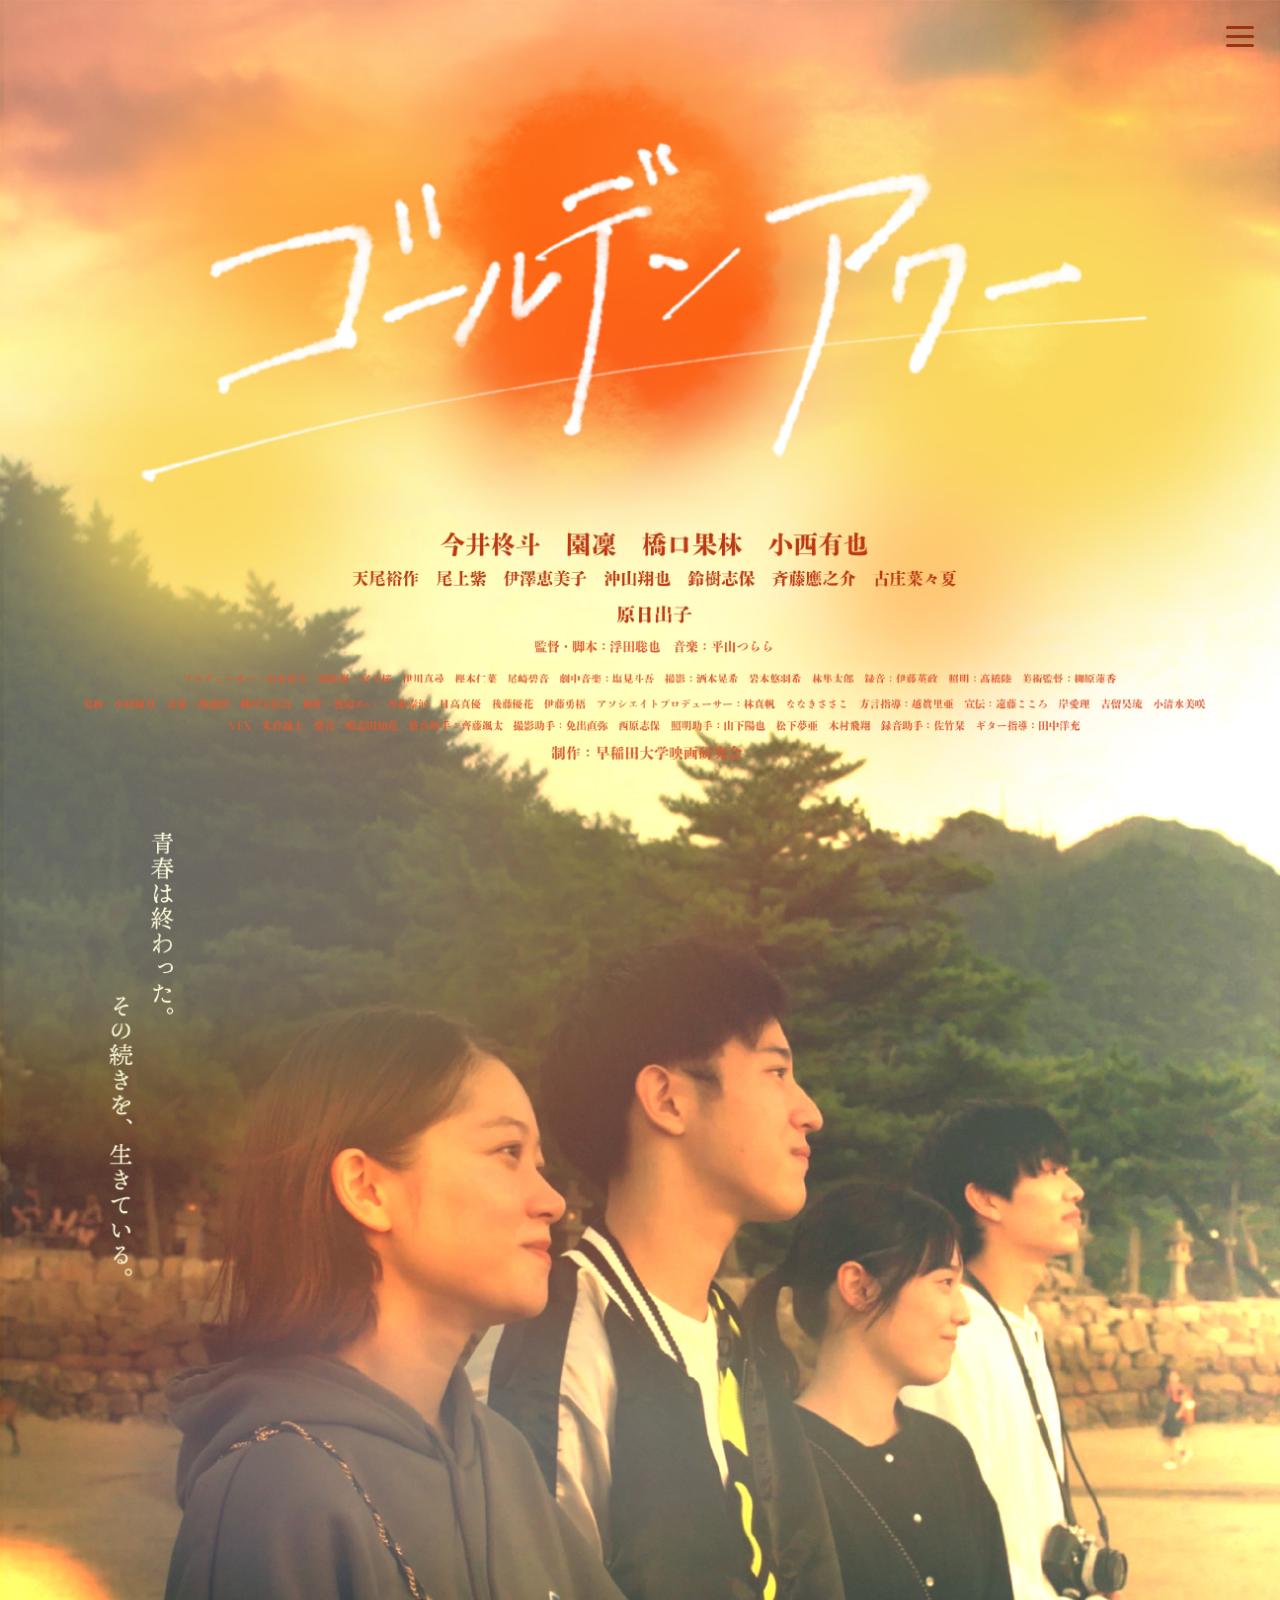
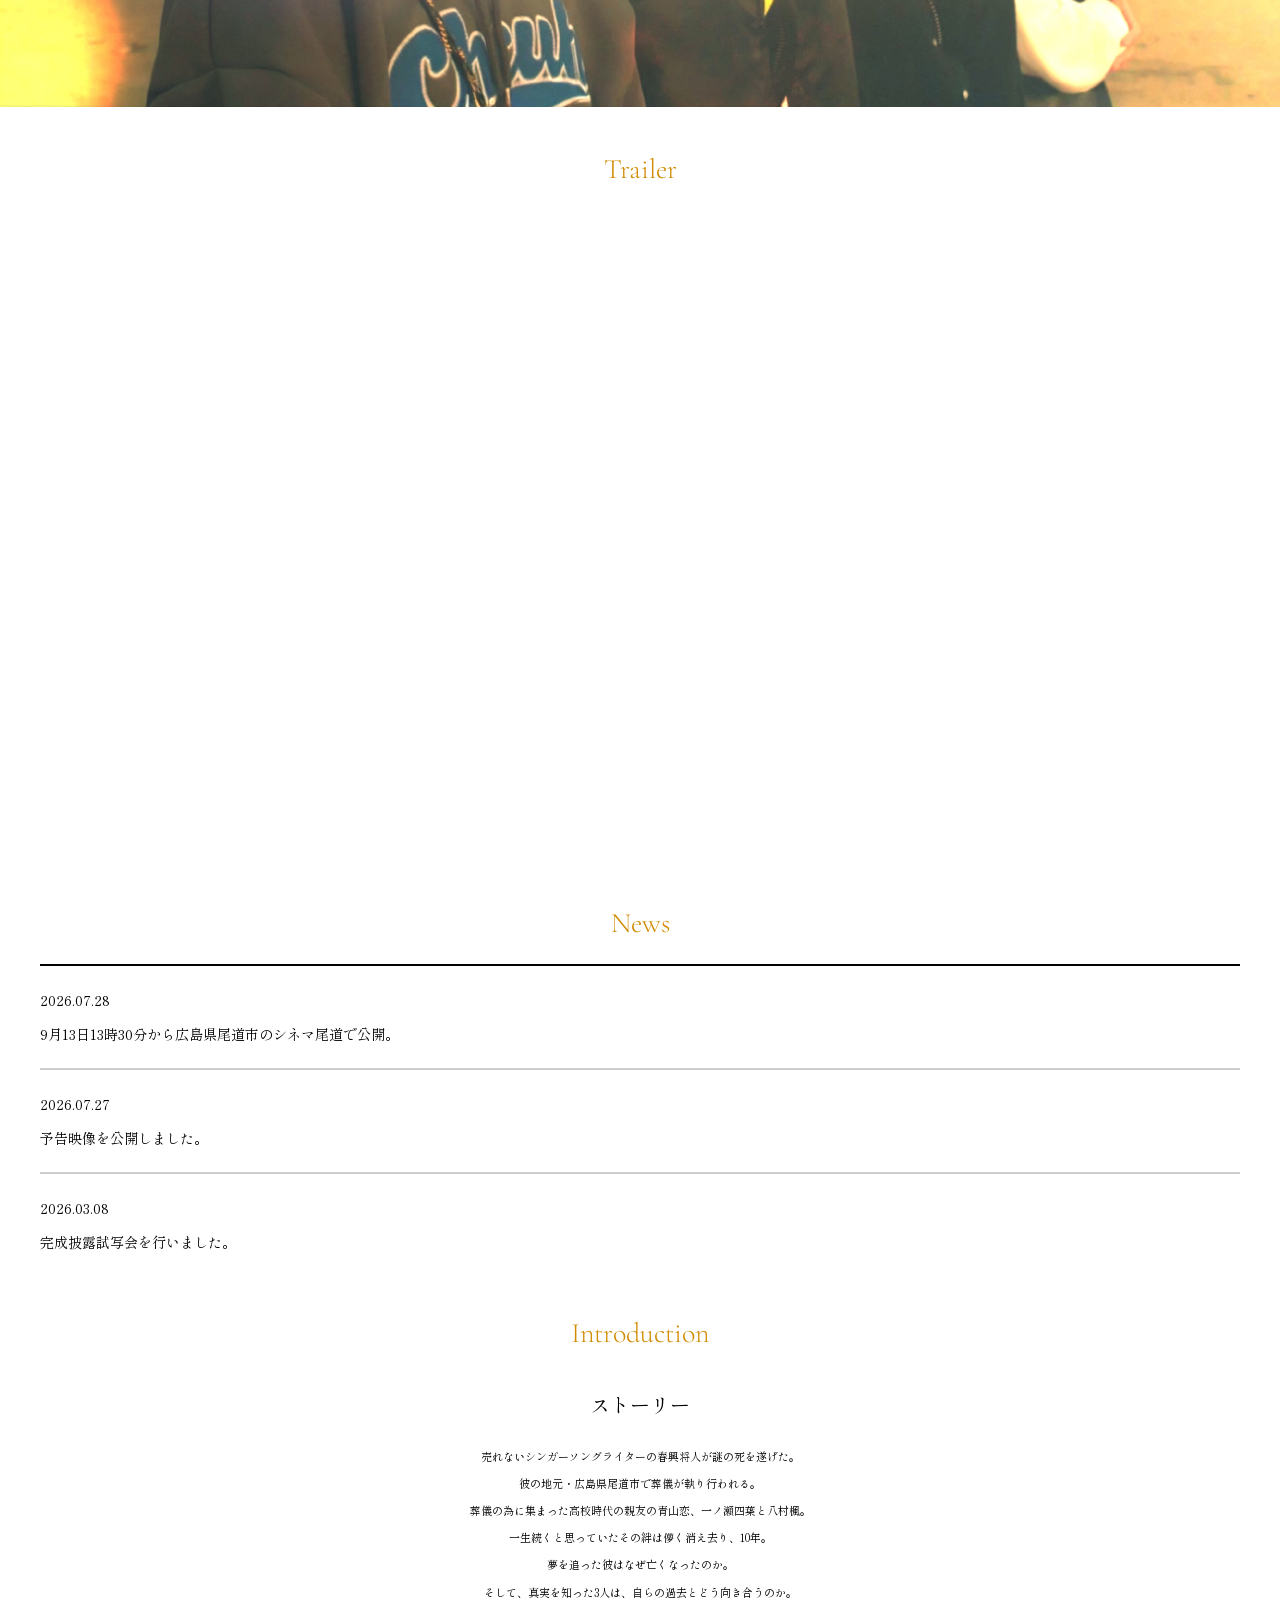
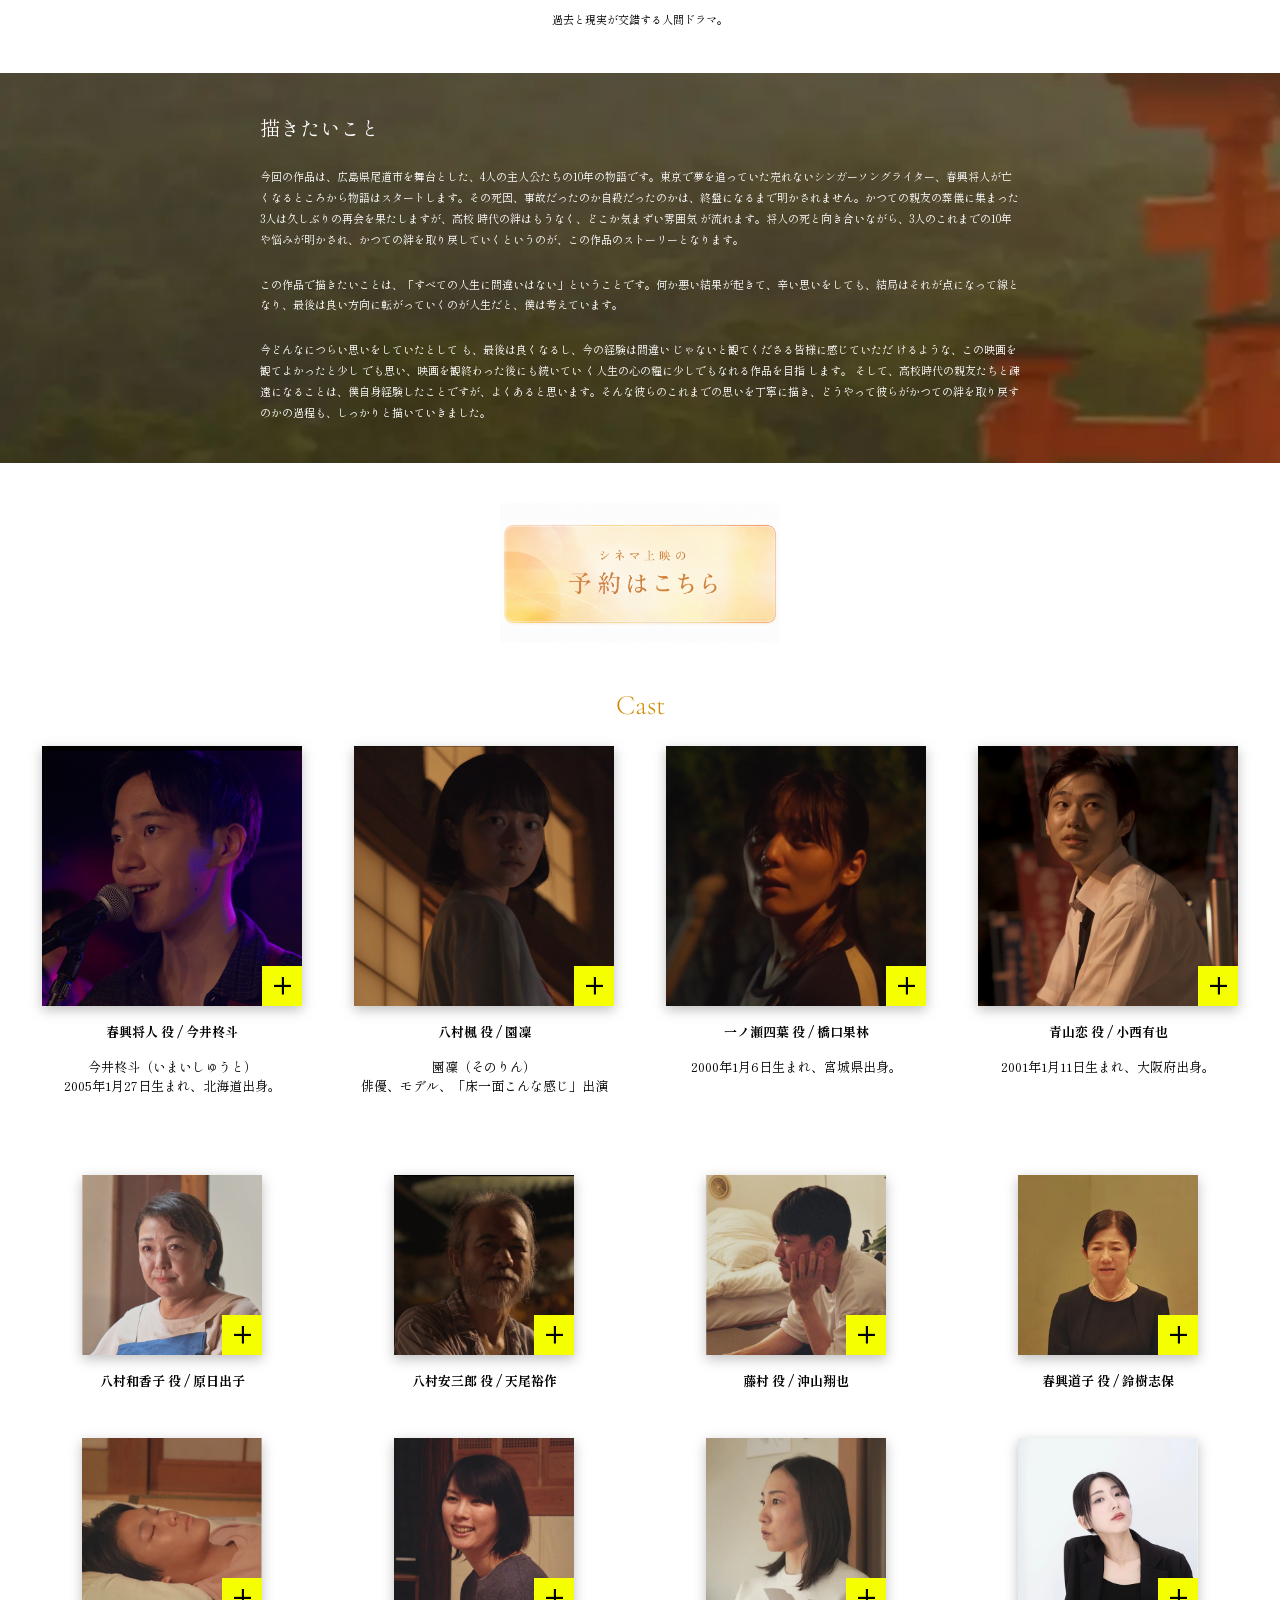
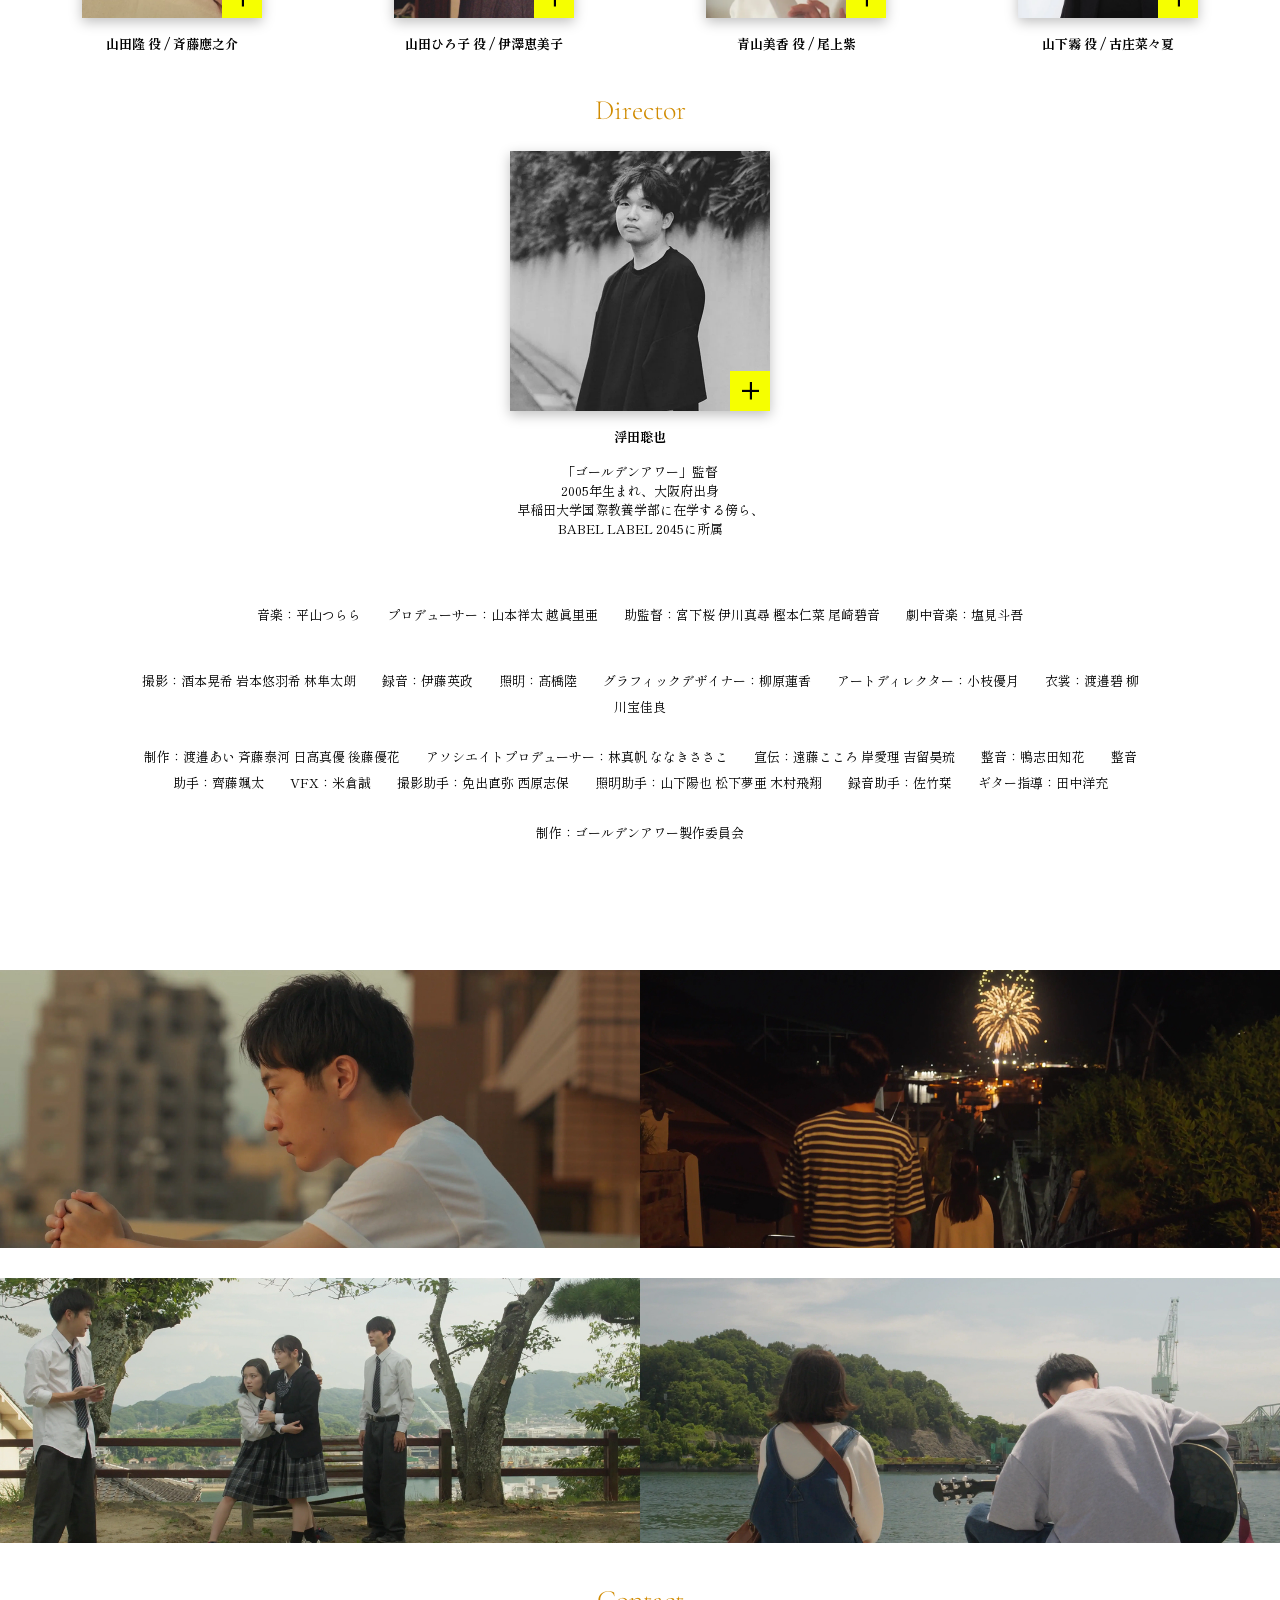
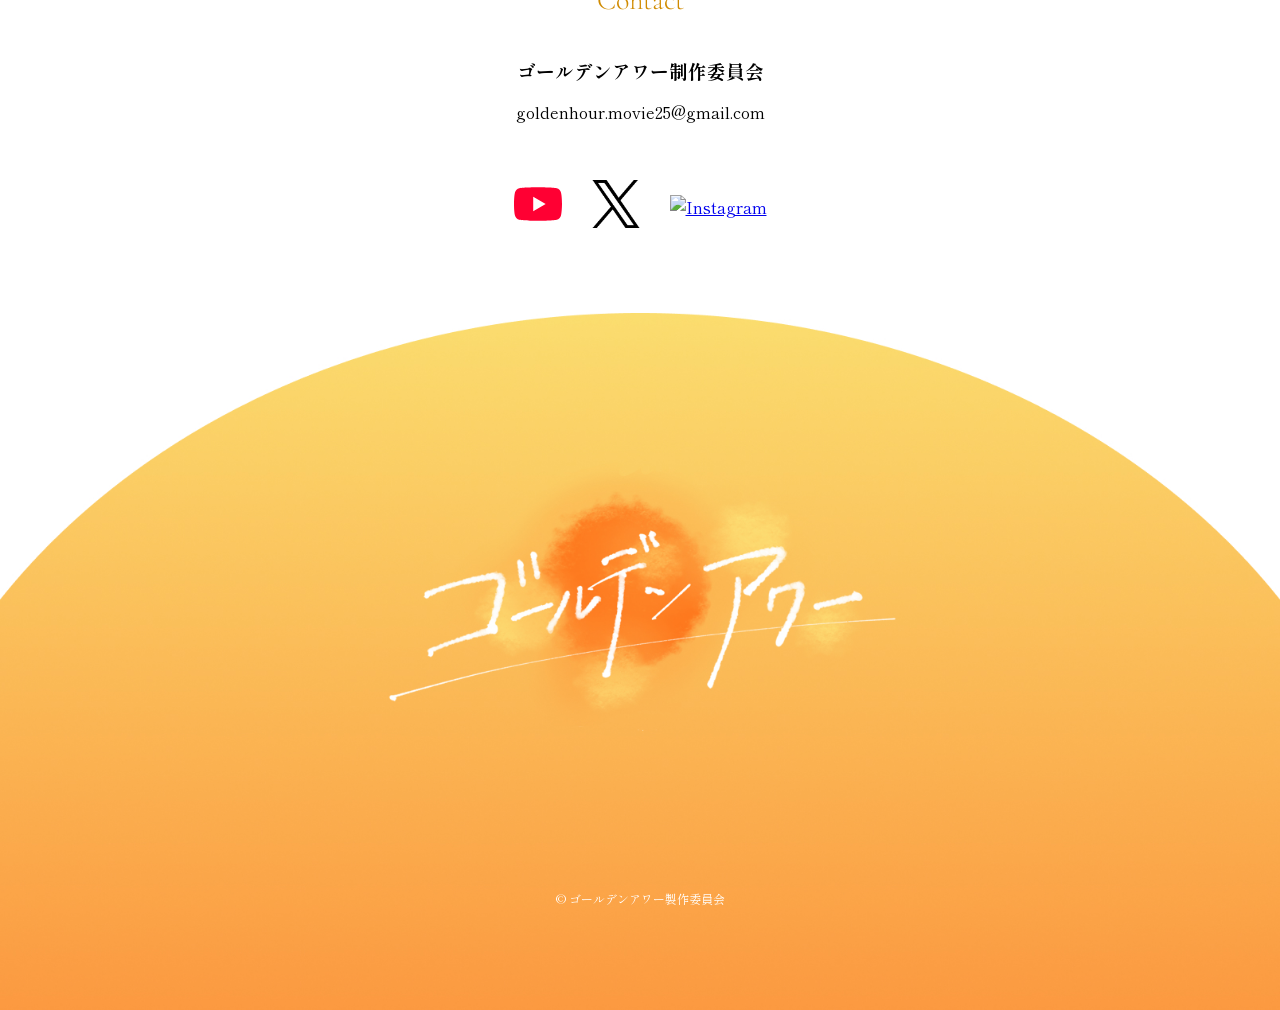
==== index.html @ 02a401b4 "Update website" ====
<!doctype html>
<html lang="en">
  <head>
    <meta charset="UTF-8" />
    <meta name="viewport" content="width=device-width, initial-scale=1.0" />
    <meta name="description" content="映画『ゴールデンアワー』公式サイト。作品情報、キャスト、予告映像、最新情報を掲載。">
    <meta name="keywords" content="ゴールデンアワー, 映画, 公式">

    <title>映画『ゴールデンアワー』公式サイト</title>
    <link rel="stylesheet" href="style.css" />
    <link rel="preconnect" href="https://fonts.googleapis.com" />
    <link rel="preconnect" href="https://fonts.gstatic.com" crossorigin />
    <link
      href="https://fonts.googleapis.com/css2?family=Cormorant+Infant:wght@300;400;500;600;700&family=Shippori+Mincho:wght@400;500;600;700;800&display=swap"
      rel="stylesheet"
    />
    <link
      href="https://fonts.googleapis.com/css2?family=Noto+Sans+JP:wght@100..900&display=swap"
      rel="stylesheet"
    />
    <link href="https://fonts.googleapis.com/css2?family=Cormorant+Garamond:wght@300;400;500;600;700&display=swap" rel="stylesheet">
    
  </head>
  <body>
    <div class="loading" id="loading">
      <img src="GHimg/Loading.jpg" alt="Loading" />
    </div>

    <header class="header">
      <button class="hamburger" id="hamburger" aria-label="メニュー">
        <span></span>
        <span></span>
        <span></span>
      </button>
    </header>

   <nav class="menu" id="menu">
  <div class="menu-content">

    <div class="menu-logo">
      <img src="GHimg/Logo.svg" alt="ゴールデンアワー">
    </div>

    <ul>
      <li><a href="#top">TOP</a></li>
      <li><a href="#News">News</a></li>
      <li><a href="#Introduction">Introduction</a></li>
      <li><a href="#Director">Director</a></li>
      <li><a href="#Cast">Cast</a></li>
      <li><a href="#Contact">Contact</a></li>
    </ul>

  </div>
</nav>
<section id="top">
    <div class="fv">
      <img src="GHimg/Poster.jpg" alt="ゴールデンアワー" />
    </div>
    <div class="content_frame">
      <div class="Trailer">
        <h1 class="fade-up">Trailer</h1>

        <div class="Youtube fade-up">
          <iframe width="560" height="315" src="https://www.youtube.com/embed/k1EQG_b9lew?si=TUNZ9oFc3Q7kVr5k" title="YouTube video player" frameborder="0" allow="accelerometer; autoplay; clipboard-write; encrypted-media; gyroscope; picture-in-picture; web-share" referrerpolicy="strict-origin-when-cross-origin" allowfullscreen></iframe>
        </div>
      </div>
    </div>
    </section>

    <section id="News">
      <div class="News">
        <div class="content_frame">
          <h1 class="fade-up">News</h1>
          <div class="List">
            <div class="news-item fade-up">
              <div class="news-date">2026.07.28</div>

              <p class="news-text">9月13日13時30分から広島県尾道市のシネマ尾道で公開。</p>
            </div>

            <div class="news-item">
              <div class="news-date">2026.07.27</div>

              <p class="news-text">予告映像を公開しました。</p>
            </div>

            <div class="news-item">
              <div class="news-date">2026.03.08</div>

              <p class="news-text">完成披露試写会を行いました。</p>
            </div>

            <div class="news-item">
              <div class="news-date">2026.07.14</div>

              <p class="news-text">予告映像・本ビジュアルを公開しました。</p>
            </div>
          </div>
        </div>
      </div>
    </section>

    <section id="Introduction">
      <div class="Introduction">
        <div class="content_frame">
          <h1 class="fade-up">Introduction</h1>
          <div class="Story">
            <h2 class="fade-up">ストーリー</h2>
            <p class="fade-up">
              売れないシンガーソングライターの春興将人が謎の死を遂げた。<br>彼の地元・広島県尾道市で葬儀が執り行われる。<br>葬儀の為に集まった高校時代の親友の青山恋、一ノ瀬四葉と八村楓。<br />
              一生続くと思っていたその絆は儚く消え去り、10年。<br>夢を追った彼はなぜ亡くなったのか。<br />
              そして、真実を知った3人は、自らの過去とどう向き合うのか。<br>過去と現実が交錯する人間ドラマ。
            </p>
          </div>
        </div>
      </div>
    </section>

    <section class="Message">
        <div class="content_frame">
          <div class="Story">
            <h2 class="fade-up">描きたいこと</h2>

            <p class="fade-up">
              今回の作品は、広島県尾道市を舞台とした、4人の主人公たちの10年の物語です。東京で夢を追っていた売れないシンガーソングライター、春興将人が亡くなるところから物語はスタートします。その死因、事故だったのか自殺だったのかは、終盤になるまで明かされません。かつての親友の葬儀に集まった3人は久しぶりの再会を果たしますが、高校
              時代の絆はもうなく、どこか気まずい雰囲気
              が流れます。将人の死と向き合いながら、3人のこれまでの10年や悩みが明かされ、かつての絆を取り戻していくというのが、この作品のストーリーとなります。
            </p>

            <p class="fade-up">
              この作品で描きたいことは、「すべての人生に間違いはない」ということです。何か悪い結果が起きて、辛い思いをしても、結局はそれが点になって線となり、最後は良い方向に転がっていくのが人生だと、僕は考えています。
            </p>

            <p class="fade-up">
              今どんなにつらい思いをしていたとして
              も、最後は良くなるし、今の経験は間違い
              じゃないと観てくださる皆様に感じていただ
              けるような、この映画を観てよかったと少し
              でも思い、映画を観終わった後にも続いてい
              く人生の心の糧に少しでもなれる作品を目指 します。
              そして、高校時代の親友たちと疎遠になることは、僕自身経験したことですが、よくあると思います。そんな彼らのこれまでの思いを丁寧に描き、どうやって彼らがかつての絆を取り戻すのかの過程も、しっかりと描いていきました。
            </p>
          </div>
        </div>
    </section>

   <section class="booking">
  <a href="https://peatix.com/event/5115771?fbclid=PAZnRzaATejqdwZG9mAmV4dG4DYWVtAjExAHNydGMGYXBwX2lkDzEyNDAyNDU3NDI4NzQxNAABp53eZr5fRx1L4bxI55y_Y_yzjI5GWXW8tD95OyyYUurnjLwwS_YxOKwIFkzJ_aem_Tij7SvOaxSGz8pAL5gytvw&utm_source=ig&utm_medium=social&utm_content=link_in_bio">
    <img src="GHimg/booking.png" alt="シネマ上映予約バナー">
  </a>
</section>

    <section id="Cast">
  <div class="Cast">
    <div class="content_frame">
      <h1>Cast</h1>

      <div class="profile-list">

        <div class="profile-card fade-up" data-id="2">
          <div class="picture cast1">
            <div class="plus_box"><span>+</span></div>
          </div>
          <h3>春興将人 役 / 今井柊斗</h3>
          <p>今井柊斗（いまいしゅうと）<br>2005年1月27日生まれ、北海道出身。</p>
        </div>

        <div class="profile-card fade-up" data-id="3">
          <div class="picture cast2">
            <div class="plus_box"><span>+</span></div>
          </div>
          <h3>八村楓 役 / 園凜</h3>
          <p>園凜（そのりん）<br>俳優、モデル、「床一面こんな感じ」出演</p>
        </div>

        <div class="profile-card fade-up" data-id="4">
          <div class="picture cast3">
            <div class="plus_box"><span>+</span></div>
          </div>
          <h3>一ノ瀬四葉 役 / 橋口果林</h3>
          <p>2000年1月6日生まれ、宮城県出身。</p>
        </div>

        <div class="profile-card fade-up" data-id="5">
          <div class="picture cast4">
            <div class="plus_box"><span>+</span></div>
          </div>
          <h3>青山恋 役 / 小西有也</h3>
          <p>2001年1月11日生まれ、大阪府出身。</p>
        </div>

      </div>

      <div class="profile-list grid">
         <div class="profile-card fade-up" data-id="6">
          <div class="picture cast5">
            <div class="plus_box"><span>+</span></div>
          </div>
          <h3>八村和香子 役 / 原日出子</h3>
          <p>今井柊斗（いまいしゅうと）<br>2005年1月27日生まれ、北海道出身。</p>
        </div>

        <div class="profile-card fade-up" data-id="13">
          <div class="picture cast12">
            <div class="plus_box"><span>+</span></div>
          </div>
          <h3>八村安三郎 役 / 天尾裕作</h3>
          <p>2001年1月11日生まれ、大阪府出身。</p>
        </div>

        <div class="profile-card fade-up" data-id="8">
          <div class="picture cast7">
            <div class="plus_box"><span>+</span></div>
          </div>
          <h3>藤村 役 / 沖山翔也</h3>
          <p>2000年1月6日生まれ、宮城県出身。</p>
        </div>

        <div class="profile-card fade-up" data-id="9">
          <div class="picture cast8">
            <div class="plus_box"><span>+</span></div>
          </div>
          <h3>春興道子 役 / 鈴樹志保</h3>
          <p>2001年1月11日生まれ、大阪府出身。</p>
        </div>

   <div class="profile-card fade-up" data-id="10">
          <div class="picture cast9">
            <div class="plus_box"><span>+</span></div>
          </div>
          <h3>山田隆 役 / 斉藤應之介</h3>
          <p>今井柊斗（いまいしゅうと）<br>2005年1月27日生まれ、北海道出身。</p>
        </div>

        <div class="profile-card fade-up" data-id="11">
          <div class="picture cast10">
            <div class="plus_box"><span>+</span></div>
          </div>
          <h3>山田ひろ子 役 / 伊澤恵美子</h3>
          <p>園凜（そのりん）<br>俳優、モデル、ラジオ「知らねえ単語」出演</p>
        </div>

        <div class="profile-card fade-up" data-id="12">
          <div class="picture cast11">
            <div class="plus_box"><span>+</span></div>
          </div>
          <h3>青山美香 役 / 尾上紫</h3>
          <p>2000年1月6日生まれ、宮城県出身。</p>
        </div>

        <div class="profile-card fade-up" data-id="7">
          <div class="picture cast6">
            <div class="plus_box"><span>+</span></div>
          </div>
          <h3>山下霧 役 / 古庄菜々夏</h3>
          <p>園凛（そのりん）<br>俳優、モデル、ラジオ「知らねえ単語」制作・出演</p>
        </div>

      </div>

      </div>

    </div>

<div class="overlay" data-id="2">
          <div class="modal">
            <button class="close" aria-label="閉じる">
              <span></span>
              <span></span>
              <span></span>
            </button>
            <div class="Director">
              <div class="profile-modal">
                <div class="picture02 cast1"></div>
                <h3>今井柊斗</h3>
                <p>
2005年1月27日生まれ、北海道出身。自身が初監督・初主演を務めた『叫びたいくらい青色の、』をきっかけに役者
デビュー。同作は「高校生のためのeiga worldcup 2022」にて最優秀監督賞・最
優秀男子演技賞・最優秀編集賞を受賞。以降ドラマや映画を中心に活動、近年の主な出演作に、『リベンジ・スパイ』（テレビ朝日）、『最後の鑑定人』（フジテレビ）、『御上先生』（TBS）、『きみの継ぐ香りは』
（TOKYOMX)、『VIVANT』（TBS)、東宝短編映画集『GEMNIBUS vol.1
「フレイル」』など。 </p>
                <div class="com">
                <h3>コメント</h3>
                <p>
                    この度、春輿将人を演じさせていただきました、今井柊斗です。本作の舞台となった尾道という街は、”記憶の残像”のような温かさが残る町並みで、そこに刻まれた時間が、将人という役に深い呼吸を与えてくれた気がします。生きてることの不確かさの中にも、確かに息づく”記憶のぬくもり”に共鳴しながら演じさせていただきました。『ゴールデンアワー』という作品が、誰かにとって再生の光となっていただけたら嬉しいです。
                </p>
                </div>
              </div>
            </div>
          </div>
        </div>

        <div class="overlay" data-id="3">
          <div class="modal">
            <button class="close" aria-label="閉じる">
              <span></span>
              <span></span>
              <span></span>
            </button>
            <div class="Director">
              <div class="profile-modal">
                <div class="picture02 cast2"></div>
                <h3>園凜</h3>
                <p>2002年8月26日生まれ、神奈川県出身。
出演作品に『床一面こんな感じ』（主演）、『おとなになりたくなれますように』、
2045FILMS『For My Grief』などがある。演劇では劇団ヅッカ『ROMEO:JULIET:』（主演）、コント遊戯第四回・第五回公
演に出演。Spotifyが選ぶ「RADAR:Podcastters 2025」に選出されたポッドキャスト番組『ラ
ジオ知らねえ単語』でパーソナリティを務める。
                </p>
                <div class="com">
                <h3>コメント</h3>
                <p>
                  学生のみなさんと、キャストのみなさんと、たくさん会話をしながらの撮影でした。東京からずっと離れた、本当〜にあつい夏の広島で、いっぱいお水を飲みながら、すこしずつ楓のかたちを掴んだ日々が財産です。家族や友だちのことを見つめ直すきっかけにもなれる作品だと思います。みなさまに届きますように！
                </p>
                </div>
              </div>
            </div>
          </div>
        </div>

        <div class="overlay" data-id="4">
          <div class="modal">
            <button class="close" aria-label="閉じる">
              <span></span>
              <span></span>
              <span></span>
            </button>
            <div class="Director">
              <div class="profile-modal">
                <div class="picture02 cast3"></div>
                <h3>橋口果林</h3>
                <p>2000年1月6日生まれ、宮城県出身。
映画『東京逃避行』（2024年）で主演を務め、同作は東京インディペンデント映画祭グランプリを受賞。（審査員：藤井道人監督、綾野剛）
続く『私たちのオカルティックサマー』（2024年）など話題作に出演し、2025
年には配信ドラマ『青が白に溶ける春」、2026年には2045FILMS『24フレームの戯言』で主演を務める。</p>
                 <div class="com">
                <h3>コメント</h3>
                <p>
                映画を作り、届けるということがどんな事なのか。私は温かい世界にしたい、時に寄り添い、背中を押し、共にこれからの時を歩む戦友に、そんな存在にしたいです。それはひとりでは叶いません。この映画を皆さんと共に完成させたいです。クラウドファンディングという形ではありますが、私たちと作品を一緒に完成させて頂けませんか。誰もが歳を重ねて感じる寂しさともどかしさと難しさに寄り添うこの映画が、必要とする人に届きますように。皆様のお力添えをどうかよろしくお願いします。  
                </p>
                </div>
              </div>
            </div>
          </div>
        </div>
  </div>
</section>

<div class="overlay" data-id="5">
          <div class="modal">
            <button class="close" aria-label="閉じる">
              <span></span>
              <span></span>
              <span></span>
            </button>
            <div class="Director">
              <div class="profile-modal">
                <div class="picture02 cast4"></div>
                <h3>小西有也</h3>
                <p>
2001年1月11日生まれ、大阪府出身。
主な出演作に、映画『ミッシング・チャイルド・ビデオテープ』（22年/近藤亮太監督）、『女』（24年/北野陽太監督）、『夜間』（24年/村上岳監督）、『水の中で深呼吸』（24年/安井祥二監督）などがある</p>
                <div class="com">
                <h3>コメント</h3>
                <p>
                  恋という役は、とにかくピュアでした。そのため現場では、恋について何か考えるというよりも、環境や関わる人達から感じ取ったものをとにかく大切にしようと心がけていました。そして、尾道市での撮影は、一日一日がものすごく濃密で、キャスト・スタッフの皆様と、精魂尽き果てるまで必死に食らいついた日々でした。この映画がどんなふうに完成し、どんなふうに届いていくのか、これからとても楽しみです。
                </p>
                </div>
              </div>
            </div>
          </div>
        </div>

<div class="overlay" data-id="6">
          <div class="modal">
            <button class="close" aria-label="閉じる">
              <span></span>
              <span></span>
              <span></span>
            </button>
            <div class="Director">
              <div class="profile-modal">
                <div class="picture02 cast5"></div>
                <h3>原日出子</h3>
                <p>
                  1979年、岡崎明監督作『夕焼けのマイ・ウェイ』で映画初出演。1981年。NHKの連続テレビ小説『本日も晴天なり』の主演に抜擢され脚光を浴びる。『鈴木家の嘘』で第33回高崎映画祭最優秀主演女優賞を受賞。近年の主な主演映画作に、『余命10年』（22）、『大いなる不在』『正体』（21）、『レンタル・ファミリー』、『人はなぜラブレターを書くのか』（26）などがある。
                 </p>
              </div>
            </div>
          </div>
        </div>

        <div class="overlay" data-id="7">
          <div class="modal">
            <button class="close" aria-label="閉じる">
              <span></span>
              <span></span>
              <span></span>
            </button>
            <div class="Director">
              <div class="profile-modal">
                <div class="picture02 cast6"></div>
                <h3>古庄菜々夏</h3>
                <p>
                  福岡県出身。映画『今日も明日も負け犬。』で主演を務め、最優秀女子演技賞を受賞。現在は青山学院大学に通いながら俳優・モデルとして活動中。映画『LIFE GOES ON』で浮田組に初参加。
                </p>
              </div>
            </div>
          </div>
        </div>

        <div class="overlay" data-id="8">
          <div class="modal">
            <button class="close" aria-label="閉じる">
              <span></span>
              <span></span>
              <span></span>
            </button>
            <div class="Director">
              <div class="profile-modal">
                <div class="picture02 cast7"></div>
                <h3>沖山翔也</h3>
                <p>
                  2013年より俳優活動を開始。近年の主な出演作にドラマ「視庁麻薬取締課MOGURA」「イグナイト-法の無法者-」（25）、映画『  余命10年』（22）、『辰日』（24）、『ショウタイムセブン」『By 6 am 夜が明ける前に』（25）など。
                </p>
                
              </div>
            </div>
          </div>
        </div>

        <div class="overlay" data-id="9">
          <div class="modal">
            <button class="close" aria-label="閉じる">
              <span></span>
              <span></span>
              <span></span>
            </button>
            <div class="Director">
              <div class="profile-modal">
                <div class="picture02 cast8"></div>
                <h3>鈴樹志保</h3>
                <p>
                  コントユニット『カンカラ』在籍中 『めちゃイケ』や『爆笑オンエアバトル』で活躍。脱退後『限界団地』『純喫茶つながり』等ドラマを中心に活動。現在NHKEテレ『TheWakeyShow』おばあさん役でレギュラー出演中。
                </p>
               
              </div>
            </div>
          </div>
        </div>

        <div class="overlay" data-id="10">
          <div class="modal">
            <button class="close" aria-label="閉じる">
              <span></span>
              <span></span>
              <span></span>
            </button>
            <div class="Director">
              <div class="profile-modal">
                <div class="picture02 cast9"></div>
                <h3>斉藤應之介</h3>
                <p>
                  さいとう おうのすけ、2011年10月30日生まれ、 東京出身。3歳から芸能活動を始め、大河ドラマ「鎌倉殿の13人」、ドラマ「放課後カルテ」、映画「ふしぎ駄菓子屋銭天堂」（中田秀夫監督）など、多くの映画やドラマに出演。
                </p>
                
              </div>
            </div>
          </div>
        </div>

        <div class="overlay" data-id="11">
          <div class="modal">
            <button class="close" aria-label="閉じる">
              <span></span>
              <span></span>
              <span></span>
            </button>
            <div class="Director">
              <div class="profile-modal">
                <div class="picture02 cast10"></div>
                <h3>伊澤恵美子</h3>
                <p>
                  静岡県出身。9歳で初舞台に立ち、映画、ラジオなど多岐にわたり活動中。主な出演作に映画『子宮に沈める』、『門外不出モラトリアム』、『もう一度生まれる』、AuDee『山田玲司とバグラビッツ』など。
                </p>
                
              </div>
            </div>
          </div>
        </div>

        <div class="overlay" data-id="12">
          <div class="modal">
            <button class="close" aria-label="閉じる">
              <span></span>
              <span></span>
              <span></span>
            </button>
            <div class="Director">
              <div class="profile-modal">
                <div class="picture02 cast11"></div>
                <h3>尾上紫</h3>
                <p>
                  日本舞家。3歳で初舞台。2000年、ドラマ「あっとほーむ」で女優デビュー以降、幅広く活躍。2025年に第46回松尾芸能賞優秀賞、第75回芸術選奨文部科学大臣賞を受賞。近年の主な出演作に舞台、上賀茂神社式年遷宮奉納劇「降臨KOURIN」「中村仲蔵〜歌舞伎王国 下剋上異聞〜」、ドラマ「平成細雪」「初恋ざらり」、映画『長崎ぶらぶら節』『島守の塔』など。
                </p>
              </div>
            </div>
          </div>
        </div>

        <div class="overlay" data-id="13">
          <div class="modal">
            <button class="close" aria-label="閉じる">
              <span></span>
              <span></span>
              <span></span>
            </button>
            <div class="Director">
              <div class="profile-modal">
                <div class="picture02 cast12"></div>
                <h3>天尾裕作</h3>
                <p>
                  1961年生まれ、福岡県出身。2023年より俳優活動を開始。主な出演作に映画『ヒコットランドマーチ』（23）、『スプラヒスピル』（25）、Sドラマ「ドクター無双・命の奇跡」（25）、「香りの復讐〜囚われの花嫁〜」（25）など。前作『LIFE GOES ON』に続き、2回目の出演。
                </p>
              </div>
            </div>
          </div>
        </div>

        <section id="Director">
      <div class="Director">
        <div class="content_frame">
          <h1 class="fade-up">Director</h1>
          <div class="profile-card fade-up" data-id="1">
            <div class="picture">
              <div class="plus_box"><span>+</span></div>
            </div>
            <h3>浮田聡也</h3>
            <p>
              「ゴールデンアワー」監督<br />2005年生まれ、大阪府出身<br />早稲田大学国際教養学部に在学する傍ら、BABEL LABEL 2045に所属
            </p>
          </div>
          <div class="staff-credit fade-up">

  <p>
    音楽：平山つらら　　プロデューサー：山本祥太 越眞里亜　　助監督：宮下桜 伊川真尋 樫本仁菜 尾崎碧音　　劇中音楽：塩見斗吾
  </p>

  <p>
    撮影：酒本晃希 岩本悠羽希 林隼太朗　　録音：伊藤英政　　照明：髙橋陸　　グラフィックデザイナー：柳原蓮香　　アートディレクター：小枝優月　　衣裳：渡邉碧 柳川宝佳良
  </p>

  <p>
    制作：渡邉あい 斉藤泰河 日高真優 後藤優花　　アソシエイトプロデューサー：林真帆 ななきささこ　　宣伝：遠藤こころ 岸愛理 吉留昊琉　　整音：鴨志田知花　　整音助手：齊藤颯太　　VFX：米倉誠　　撮影助手：免出直弥 西原志保　　照明助手：山下陽也 松下夢亜 木村飛翔　　録音助手：佐竹栞　　ギター指導：田中洋充
  </p>

  <p>制作：ゴールデンアワー製作委員会</p>

</div>
        </div>

        <div class="overlay" id="overlay" data-id="1">
          <div class="modal">
            <button class="close" aria-label="閉じる">
              <span></span>
              <span></span>
              <span></span>
            </button>
            <div class="Director">
              <div class="profile-modal">
                <div class="picture02"></div>
                <h3>浮田聡也</h3>
                <p>
                  「ゴールデンアワー」監督。 2005年生まれ、大阪府出身。
                  早稲田大学国際教養学部2年。高校時代から映画制作を始め、2021年に「STRAIGHT
                  LINE」（高校生のためのeiga worldcup2021
                  佳作・最優秀男子演技賞）、2022年に「CHANGE」（とくしま4K＋NEXT
                  徳島映画祭アイデア賞、みゆき野映画祭in斑尾賞）、「ストーリー・オブ・マイ・ライフ」（高校生のためのeiga
                  worldcup2022
                  入選・優秀監督賞・ピックアップ賞）、大学入学後、2024年に「CONSEQUENCES」（第37回早稲田映画まつり新人賞入選）を制作。大学入学後、早稲田大学映画研究会に所属し、2025年4月に初の長編映画である「LIFE
                  GOES
                  ON」を完成させ、5月の完成披露上映会・舞台挨拶では動員100名を達成。2025年には、映画「正体」「青春18×2
                  君へと続く道」などで知られる藤井道人監督率いるBABEL
                  LABELの新レーベル「2045」に監督として所属。
                </p>
              </div>
            </div>
          </div>
        </div>
      </div>
    </section>

        <section class="Move_photo">
  <div class="photo-track fade-up">

    <img src="GHimg/Picture01.jpg" alt="">
    <img src="GHimg/Picture02.jpg" alt="">
    <img src="GHimg/Picture03.jpg" alt="">

    <!-- ループ用 -->
    <img src="GHimg/Picture01.jpg" alt="">
    <img src="GHimg/Picture02.jpg" alt="">
    <img src="GHimg/Picture03.jpg" alt="">

  </div>

  <div class="photo-track-reverse fade-up">

    <img src="GHimg/Picture04.jpg" alt="">
    <img src="GHimg/Picture05.jpg" alt="">
    <img src="GHimg/Picture06.jpg" alt="">

    <!-- ループ用 -->
    <img src="GHimg/Picture04.jpg" alt="">
    <img src="GHimg/Picture05.jpg" alt="">
    <img src="GHimg/Picture06.jpg" alt="">

  </div>
</section>

<section id="Contact">
  <div class="Contact">
    <div class="content_frame">
      <h1 class="fade-up">Contact</h1>
      <div class="mail">
        <div class="m_text">
        <h3 class="fade-up">ゴールデンアワー制作委員会</h3>
        <p class="fade-up">goldenhour.movie25@gmail.com</p>
        </div>
        <div class="m_icon fade-up">
          <a href="https://youtu.be/k1EQG_b9lew?si=OZT5BppwOm1WJfjo">
          <img src="GHimg/Youtube.svg" alt="Youtube">
          </a>
          <a href="https://x.com/goldenhour_n">
          <img src="GHimg/X.svg" alt="X">
          </a>
          <a href="https://www.instagram.com/goldenhour_movie/">
          <img src="GHimg/Instagram.svg" alt="Instagram">
          </a>
        </div>
        

      </div>
    </div>
  </div>
</section>

<footer class="fade-up">
  <img src="GHimg/footer.jpg" alt="">
  <div class="copy">
    <p>©︎ ゴールデンアワー製作委員会</p>
  </div>
</footer>

    <script src="script.js"></script>
  </body>
</html>
---- style.css ----
html,
* {
  padding: 0;
  margin: 0;
  box-sizing: border-box;
}

html {
  scroll-behavior: smooth;
}

body {
  /* 英字 */
  font-family: "Cormorant Infant", serif;

  /* 日本語 */
  font-family: "Shippori Mincho", serif;
}

h1{
    font-size: 28px;
    font-family: "Cormorant Garamond", serif;
    font-weight: 200;
}

h2{
  font-weight: 300;
}

.content_frame{
    max-width: 1400px;
    margin: 0 auto;
    padding: 0 40px;
}

.loading{
    position: fixed;
    inset: 0;

    width: 100%;
    height: 100vh;

    background: #000;

    display: flex;
    justify-content: center;
    align-items: center;

    z-index: 9999;

    transition: opacity .8s ease;
}

.loading img{
    width: 100%;
    height: 100%;
    object-fit: cover;
}

.loading.hide{
    opacity: 0;
    pointer-events: none;
}

/* ===== Header ===== */

.header {
  position: fixed;
  top: 0;
  left: 0;
  width: 100%;
  height: 72px;

  z-index: 1300;
  pointer-events: none; /* ロゴとボタンだけ操作可能 */
}

/* ===== ハンバーガー ===== */

.hamburger {
  position: fixed;
  top: 12px;
  right: 16px;

  width: 48px;
  height: 48px;

  border: none;
  background: none;
  cursor: pointer;

  display: flex;
  flex-direction: column;
  justify-content: center;
  align-items: center;
  gap: 6px;

  z-index: 1200;

  pointer-events: auto;
}

.hamburger span {
  width: 28px;
  height: 3px;
  background: #9e330f;

  border-radius: 999px;

  transition:
    transform 0.45s ease,
    opacity 0.3s ease,
    background 0.3s ease;
}

/* ×になる */

.hamburger.active span:nth-child(1) {
  transform: translateY(9px) rotate(45deg);
}

.hamburger.active span:nth-child(2) {
  opacity: 0;
}

.hamburger.active span:nth-child(3) {
  transform: translateY(-9px) rotate(-45deg);
}

/* ===== メニュー ===== */

.menu{
  position: fixed;
  inset: 0;

  display: flex;
  justify-content: center;

  background: linear-gradient(
    to bottom,
    rgba(255,202,96) 0%,
    rgba(255, 255, 255, 1) 80%
  );

  transform: translateY(-100%);
  transition: transform .8s cubic-bezier(.77,0,.175,1);

  z-index: 1100;
}

.menu-content{
  display: flex;
  flex-direction: column;
  align-items: center;
}

.menu-logo{
  margin-bottom: -20px;
}

.menu-logo img{
  width: 220px; /* 好みで調整 */
  height: auto;
  display: block;
}

.menu.active {
  transform: translateY(0);
}

/* ===== メニューリスト ===== */

.menu ul {
  list-style: none;
  text-align: center;
}

.menu li {
  margin: 28px 0;
}

.menu a {
  text-decoration: none;
  color: #9e330f;
  font-size: 24px;
  letter-spacing: 0.08em;
}

.fv img {
  width: 100%;
}

.Trailer{
    padding: 40px 0 0 0;
}

h1{
    text-align: center;
    color: #d08b00;
}

.Youtube {
  width: 100%;
  aspect-ratio: 16 / 9;
  padding: 24px 0 0 0;
}

.Youtube iframe {
  width: 100%;
  height: 100%;
  border: none;
}

.News {
  margin-top: 40px; /* 必要に応じて調整 */
  margin-bottom: 24px;
}

.List {
  margin-top: 24px;
}

.news-item {
  padding-top: 24px;
  border-top: 2px solid #cdcdcd;

  display: flex;
  flex-direction: column;
  gap: 14px;
}

.news-item:first-child {
  border-top: 2px solid #000;
}

.news-item + .news-item {
  margin-top: 24px;
}

.news-date,
.news-text {
  font-size: 14px;
}

.news-text {
  margin: 0;
}

.Introduction{
  padding: 40px 0 40px 0;
}

.Introduction .Story{
  max-width: 760px;
    margin: 0 auto;
    text-align: center;
}

.Story h2{
  padding: 40px 0 24px 0;
  font-size: 20px;
}

.Story p{
  font-size: 11px;
  line-height: 27.2px;
}

.Message{
  padding-bottom: 40px;

  background-image: url("GHimg/stack_background.webp");
  background-size: cover;
  background-position: center;
  background-repeat: no-repeat;
}

.Message .Story{
    max-width: 760px;
    margin: 0 auto;
}

.Message h2{
    color: white;
    padding-bottom: 24px;
}

.Message p{
    color: white;
    line-height: 1.9;
}

.Message p + p{
    margin-top: 24px;
}

.Director{
    padding: 40px 40px 0 40px;
    display: flex;
    flex-direction: column;
    align-items: center;
    gap: 16px;
}

.Director h1{
    padding: 0 0 24px 0;
}

/* ===== 一覧カード ===== */

.profile-card{
    display: flex;
    flex-direction: column;
    align-items: center;
    gap: 16px;
}

.profile-card .picture{
    width: 260px;
    height: 260px;
    box-shadow: 0 4px 12px rgba(0, 0, 0, 0.25);
    background-image: url("GHimg/Ukita.webp");
    background-size: cover;
    background-position: center;
    background-repeat: no-repeat;

    position: relative;
}

.profile-card .picture .plus_box{
    background: rgb(246, 255, 0);
    width: 40px;
    height: 40px;

    display: flex;
    justify-content: center;
    align-items: center;

    font-size: 32px;
    font-weight: bold;

    position: absolute;
    right: 0;
    bottom: 0;
}

.plus_box span{
    transform: translateY(-2px);
}

/* ===== モーダル ===== */

.profile-modal{
    display: flex;
    flex-direction: column;
    align-items: center;
    gap: 16px;
}

.profile-modal .picture02{
    width: 260px;
    height: 260px;

    background-image: url("GHimg/Ukita.webp");
    background-size: cover;
    background-position: center;
    background-repeat: no-repeat;

    position: relative;
}

.modal .profile-modal{
    position: relative;
    display: flex;
    flex-direction: column;
    align-items: center;
    gap: 16px;
}

.close{
    position: absolute;
    top: 12px;
    right: 16px;

    width: 48px;
    height: 48px;

    border: none;
    background: none;
    cursor: pointer;

    display: flex;
    flex-direction: column;
    justify-content: center;
    align-items: center;
    gap: 6px;
}

.close span{
    width: 28px;
    height: 3px;
    background: #9e330f;
    border-radius: 999px;
}

.close span:nth-child(1){
    transform: translateY(9px) rotate(45deg);
}

.close span:nth-child(2){
    opacity: 0;
}

.close span:nth-child(3){
    transform: translateY(-9px) rotate(-45deg);
}

.modal .Director{
    padding: 64px 51px 40px 51px;
}

.overlay{
    position: fixed;
    inset: 0;

    background: rgb(255 255 255 / 90%);

    opacity: 0;
    visibility: hidden;

    transition: opacity .4s ease, visibility .4s ease;

    overflow-y: auto;

    z-index: 1400;
}

.overlay p{
  font-family: "Noto Sans JP", sans-serif;
}

.overlay.active{
    opacity: 1;
    visibility: visible;
}

.Cast{
  padding: 40px 0 0 0;
}

.Cast h1{
  padding: 0 0 24px 0;
}

.profile-list{
    display: flex;
    flex-direction: column;
    gap: 64px;
}

.profile-card .picture.cast1 {
  background-image: url("GHimg/masato.jpg");
}

.profile-card .picture.cast2 {
  background-image: url("GHimg/sono.jpg");
}

.profile-card .picture.cast3 {
  background-image: url("GHimg/hashiguti.jpg");
}

.profile-card .picture.cast4 {
  background-image: url("GHimg/konishi.jpg");
}

.profile-card .picture.cast5 {
  background-image: url("GHimg/Hara.webp");
}

.profile-card .picture.cast6 {
  background-image: url("GHimg/Furusyou.webp");
}

.profile-card .picture.cast7 {
  background-image: url("GHimg/Okiyama.webp");
}

.profile-card .picture.cast8 {
  background-image: url("GHimg/Suzuki.webp");
}

.profile-card .picture.cast9 {
  background-image: url("GHimg/Saitou.webp");
}

.profile-card .picture.cast10 {
  background-image: url("GHimg/Izawa.webp");
}

.profile-card .picture.cast11 {
  background-image: url("GHimg/Onoue.webp");
}

.profile-card .picture.cast12 {
  background-image: url("GHimg/amao.jpg");
}

.profile-modal .picture02.cast1 {
  background-image: url("GHimg/masato.jpg");
}

.profile-modal .picture02.cast2 {
  background-image: url("GHimg/sono.jpg");
}

.profile-modal .picture02.cast3 {
  background-image: url("GHimg/hashiguti.jpg");
}

.profile-modal .picture02.cast4 {
  background-image: url("GHimg/konishi.jpg");
}

.profile-modal .picture02.cast5 {
  background-image: url("GHimg/Hara.webp");
}

.profile-modal .picture02.cast6 {
  background-image: url("GHimg/Furusyou.webp");
}

.profile-modal .picture02.cast7 {
  background-image: url("GHimg/Okiyama.webp");
}

.profile-modal .picture02.cast8 {
  background-image: url("GHimg/Suzuki.webp");
}

.profile-modal .picture02.cast9 {
  background-image: url("GHimg/Saitou.webp");
}

.profile-modal .picture02.cast10 {
  background-image: url("GHimg/Izawa.webp");
}

.profile-modal .picture02.cast11 {
  background-image: url("GHimg/Onoue.webp");
}

.profile-modal .picture02.cast12 {
  background-image: url("GHimg/amao.jpg");
}

.profile-card h3,
.profile-card p {
  max-width: 260px;
  text-align: center;
  word-break: break-word;
  overflow-wrap: break-word;
  font-size: 13px;
}

.profile-list.grid {
  display: grid;
  grid-template-columns: repeat(2, 150px);
  column-gap: 22px;
  row-gap: 16px;
  justify-content: center; /* 中央寄せ（不要なら削除可） */
  padding: 40px;
}

.profile-list.grid .picture {
  width: 150px;
  height: 150px;
}

.profile-list.grid .profile-card h3,
.profile-list.grid .profile-card p {
  max-width: 150px;
}

.profile-list.grid .profile-card p {
  display: none;
}

.Move_photo{
    width: 100%;
    overflow: hidden;
    padding-top: 40px;
}

/* 1段目（左へ流れる） */
.photo-track{
    display: flex;
    width: max-content;
    animation: scroll-left 25s linear infinite;
}

.photo-track img{
    display: block;
    width: 100vw;
    flex-shrink: 0;
}

/* 2段目（右へ流れる） */
.photo-track-reverse{
    display: flex;
    width: max-content;
    animation: scroll-right 25s linear infinite;
    padding: 24px 0 0 0;
}

.photo-track-reverse img{
    display: block;
    width: 100vw;
    flex-shrink: 0;
}

/* 左方向 */
@keyframes scroll-left{
    from{
        transform: translateX(0);
    }
    to{
        transform: translateX(-300vw);
    }
}

/* 右方向 */
@keyframes scroll-right{
    from{
        transform: translateX(-300vw);
    }
    to{
        transform: translateX(0);
    }
}

.Contact{
  padding: 40px 0 0 0;
}

.mail{
  display: flex;
  flex-direction: column;
  gap: 16px;
}

.m_text{
  padding: 40px 0 0 0;
  text-align: center;
  display: flex;
  flex-direction: column;
  gap: 16px;
}

.m_icon{
  display: flex;
  justify-content: center;
  align-items: center;
  gap: 30px;
  padding-top: 40px;
  padding-bottom: 40px;
}

.m_icon img{
  width: 48px;
  height: 48px;
}

footer{
  position: relative;
  padding: 40px 0 0 0;
}

footer img{
  display: block;
  width: 100%;
  height: auto;
}

footer .copy{
  position: absolute;
  left: 50%;
  bottom: 20%;
  transform: translate(-50%, 260%);
  color: #fff; /* 必要に応じて */
  text-align: center;
  font-size: 12px;
}

.fade-up {
  opacity: 0;
  transform: translateY(40px);
  transition:
    opacity 0.8s ease,
    transform 0.8s ease;
}

.fade-up.show {
  opacity: 1;
  transform: translateY(0);
}

.news-item:nth-child(4) {
  display: none;
}

.booking {
  text-align: center; /* 中央揃え */
  margin-top: 40px;
}

.booking a {
  display: inline-block;
}

.booking img {
  width: 280px;      /* バナーサイズ */
  height: auto;
  display: block;
  transition: 0.3s;
}

.booking img:hover {
  opacity: 0.8;
  transform: scale(1.02);
}

.com{
  display: none;
}

.staff-credit {
  width: 100%;
  max-width: 1000px;
  margin-top: 64px;
  text-align: center;
}

.staff-credit p {
  font-size: 13px;
  line-height: 2;
  margin-bottom: 24px;
}

.staff-credit p:first-child {
  margin-bottom: 40px;
}

@media (max-width: 899px) {
  .staff-credit {
    padding: 0 20px;
  }

  .staff-credit p {
    font-size: 12px;
    line-height: 2;
  }
}


@media (min-width: 900px){

  /* メイン4人 */
  .profile-list{
    display: grid;
    grid-template-columns: repeat(4, 1fr);
    gap: 48px;
    align-items: start;
  }

  .profile-list .profile-card{
    width: 100%;
  }

  .profile-list .picture{
    width: 100%;
    max-width: 260px;
    aspect-ratio: 1;
    height: auto;
    margin: 0 auto;
  }

  .profile-list .profile-card h3,
  .profile-list .profile-card p{
    max-width: 260px;
    margin: 0 auto;
  }


  /* 残り8人 */
  .profile-list.grid{
    display: grid;
    grid-template-columns: repeat(4, 1fr);
    gap: 48px;
    padding: 80px 0 0;
  }

  .profile-list.grid .picture{
    width: 100%;
    max-width: 180px;
    aspect-ratio: 1;
    height: auto;
    margin: 0 auto;
  }

  .profile-list.grid .profile-card h3,
  .profile-list.grid .profile-card p{
    max-width: 180px;
  }

  /* PCでは説明文も表示する場合 */
  .profile-list.grid .profile-card p{
    display: none;
  }

  .Move_photo {
    padding-top: 100px;
  }

  .photo-track img,
  .photo-track-reverse img {
    width: 50vw;
    max-width: 900px;
  }

  .photo-track-reverse {
    padding-top: 30px;
  }

}
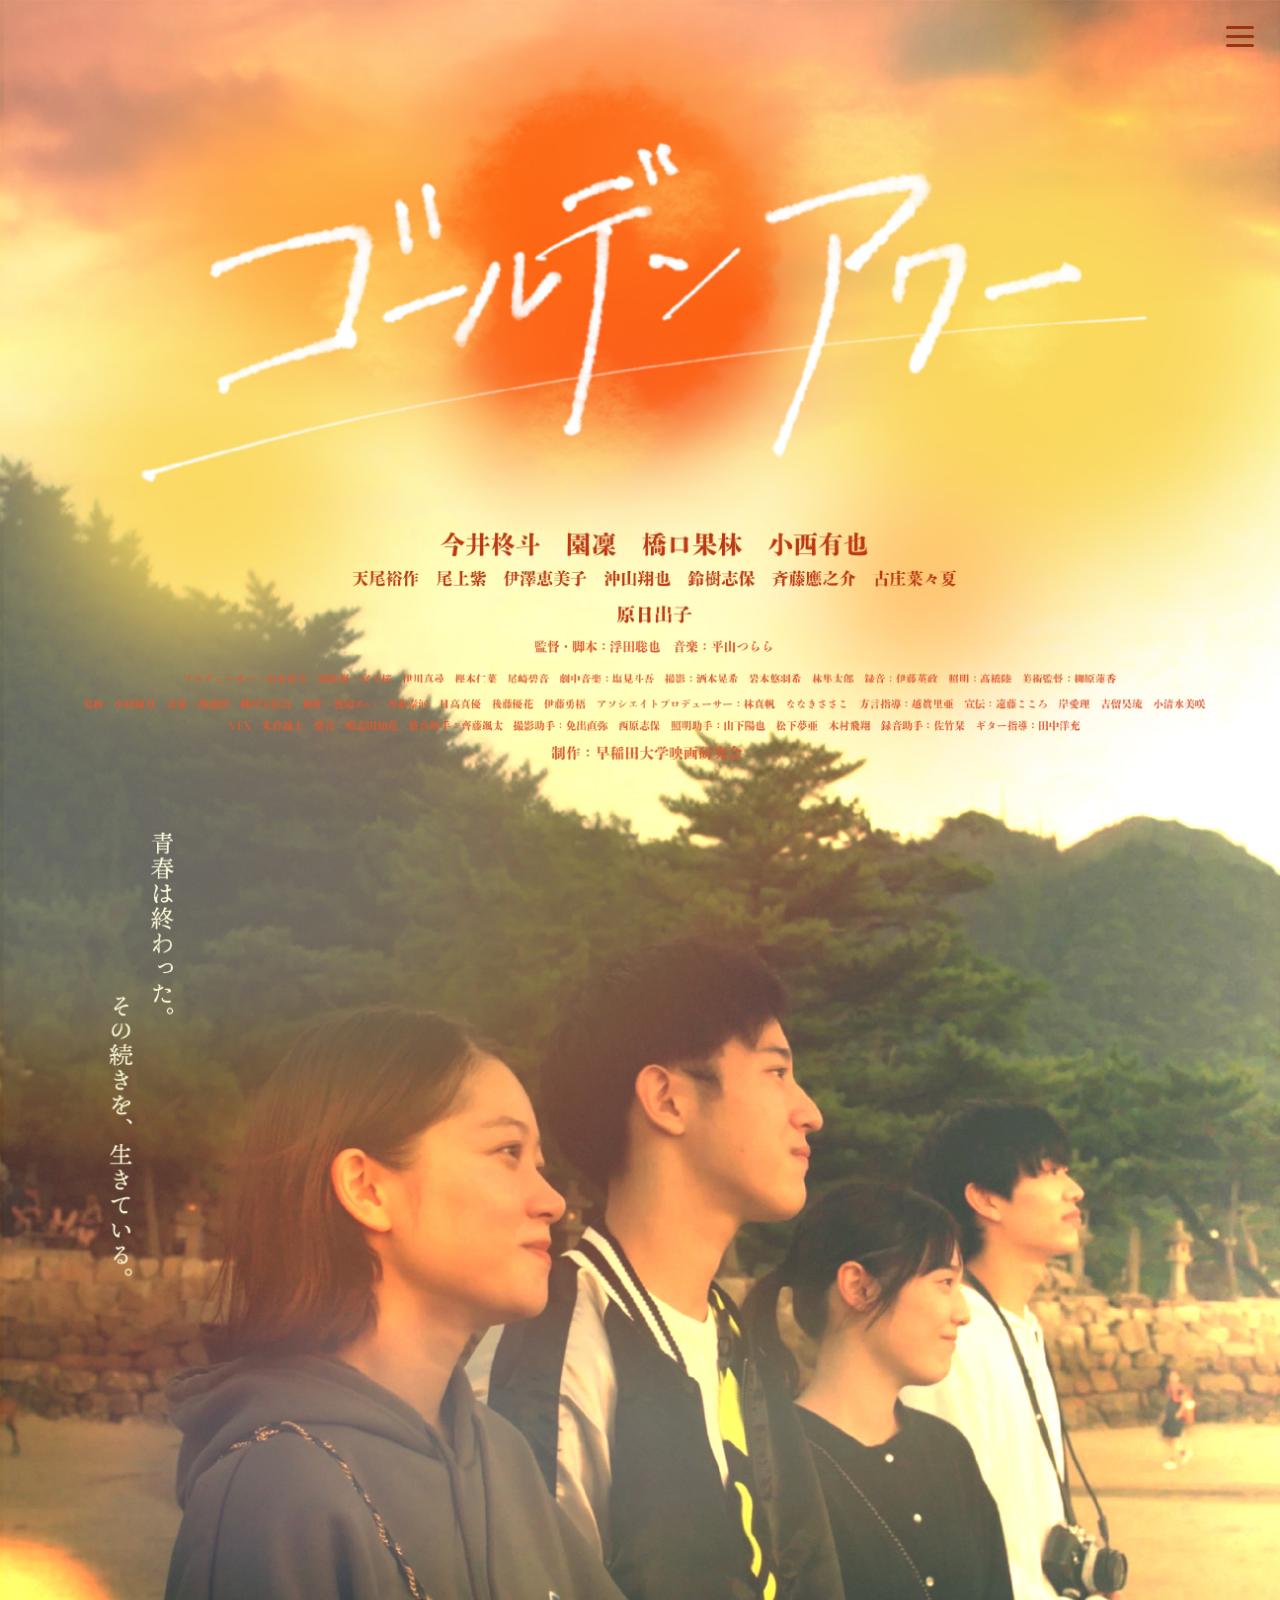
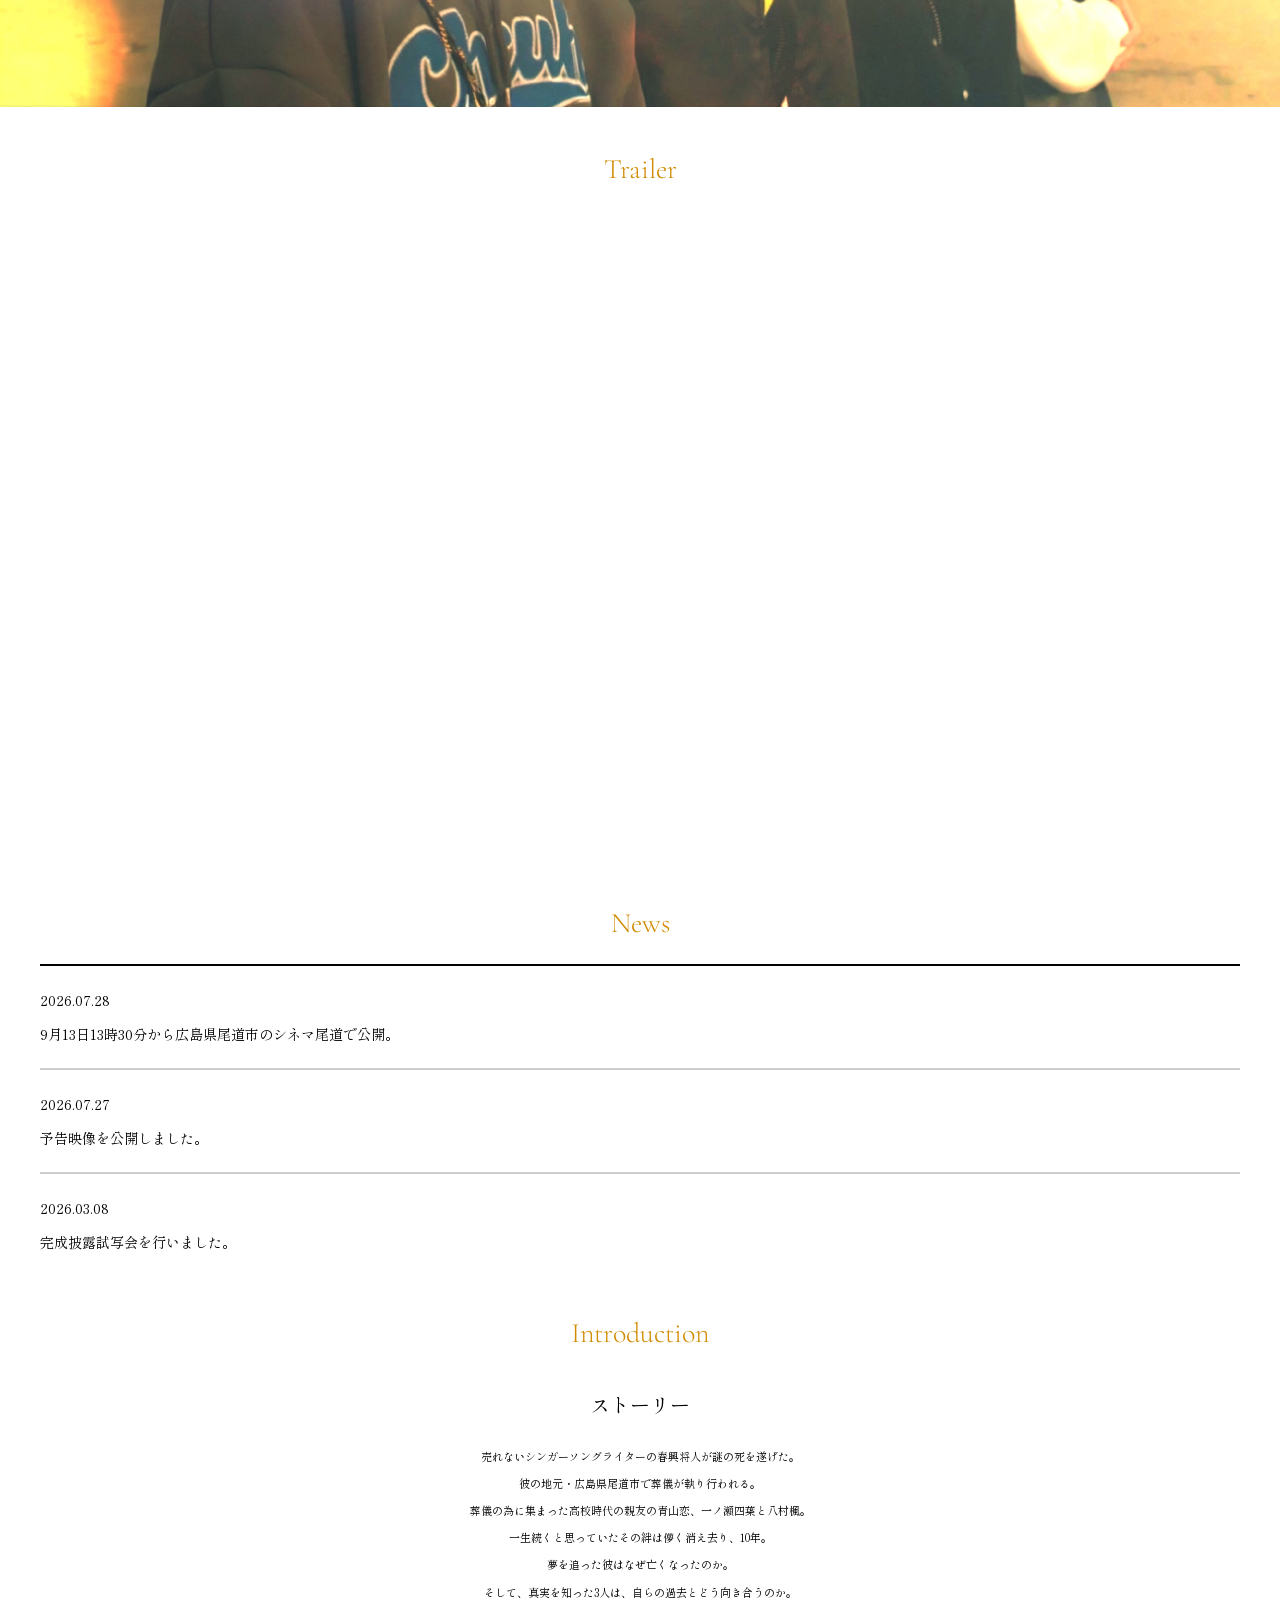
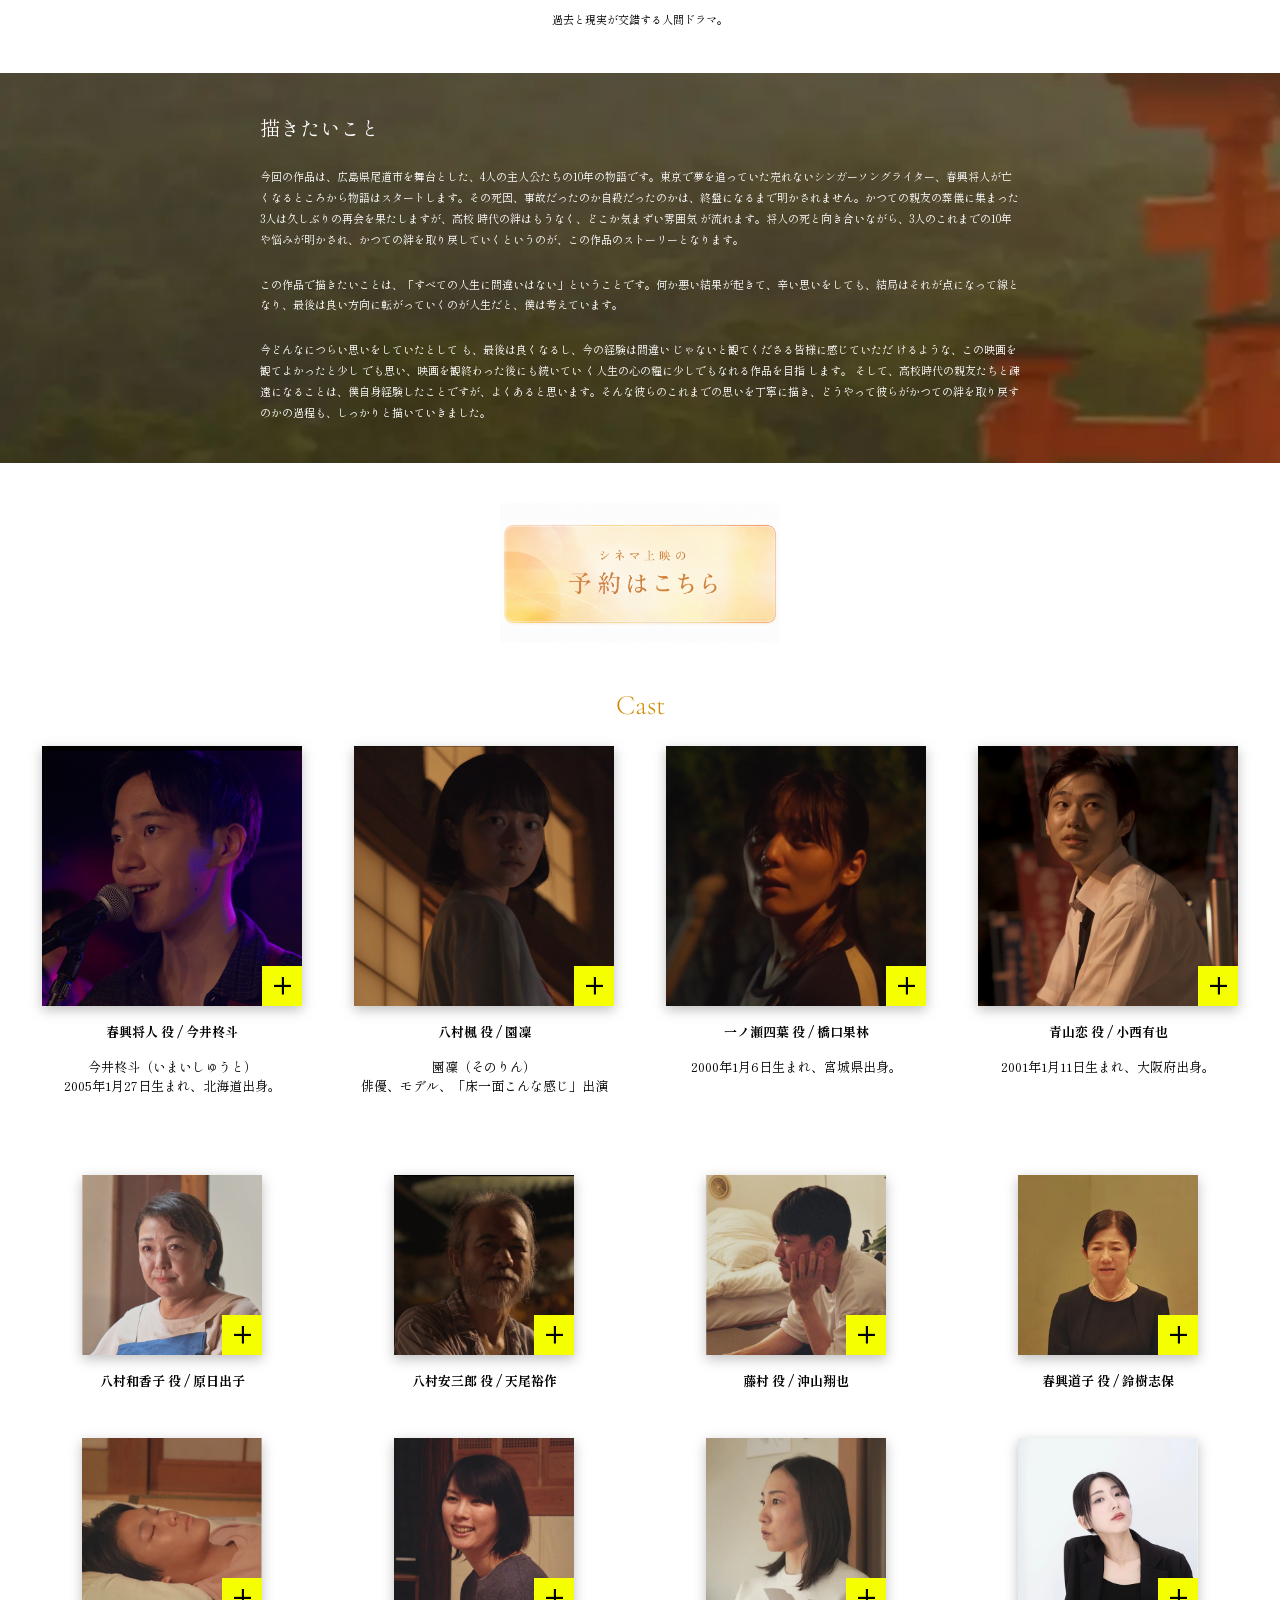
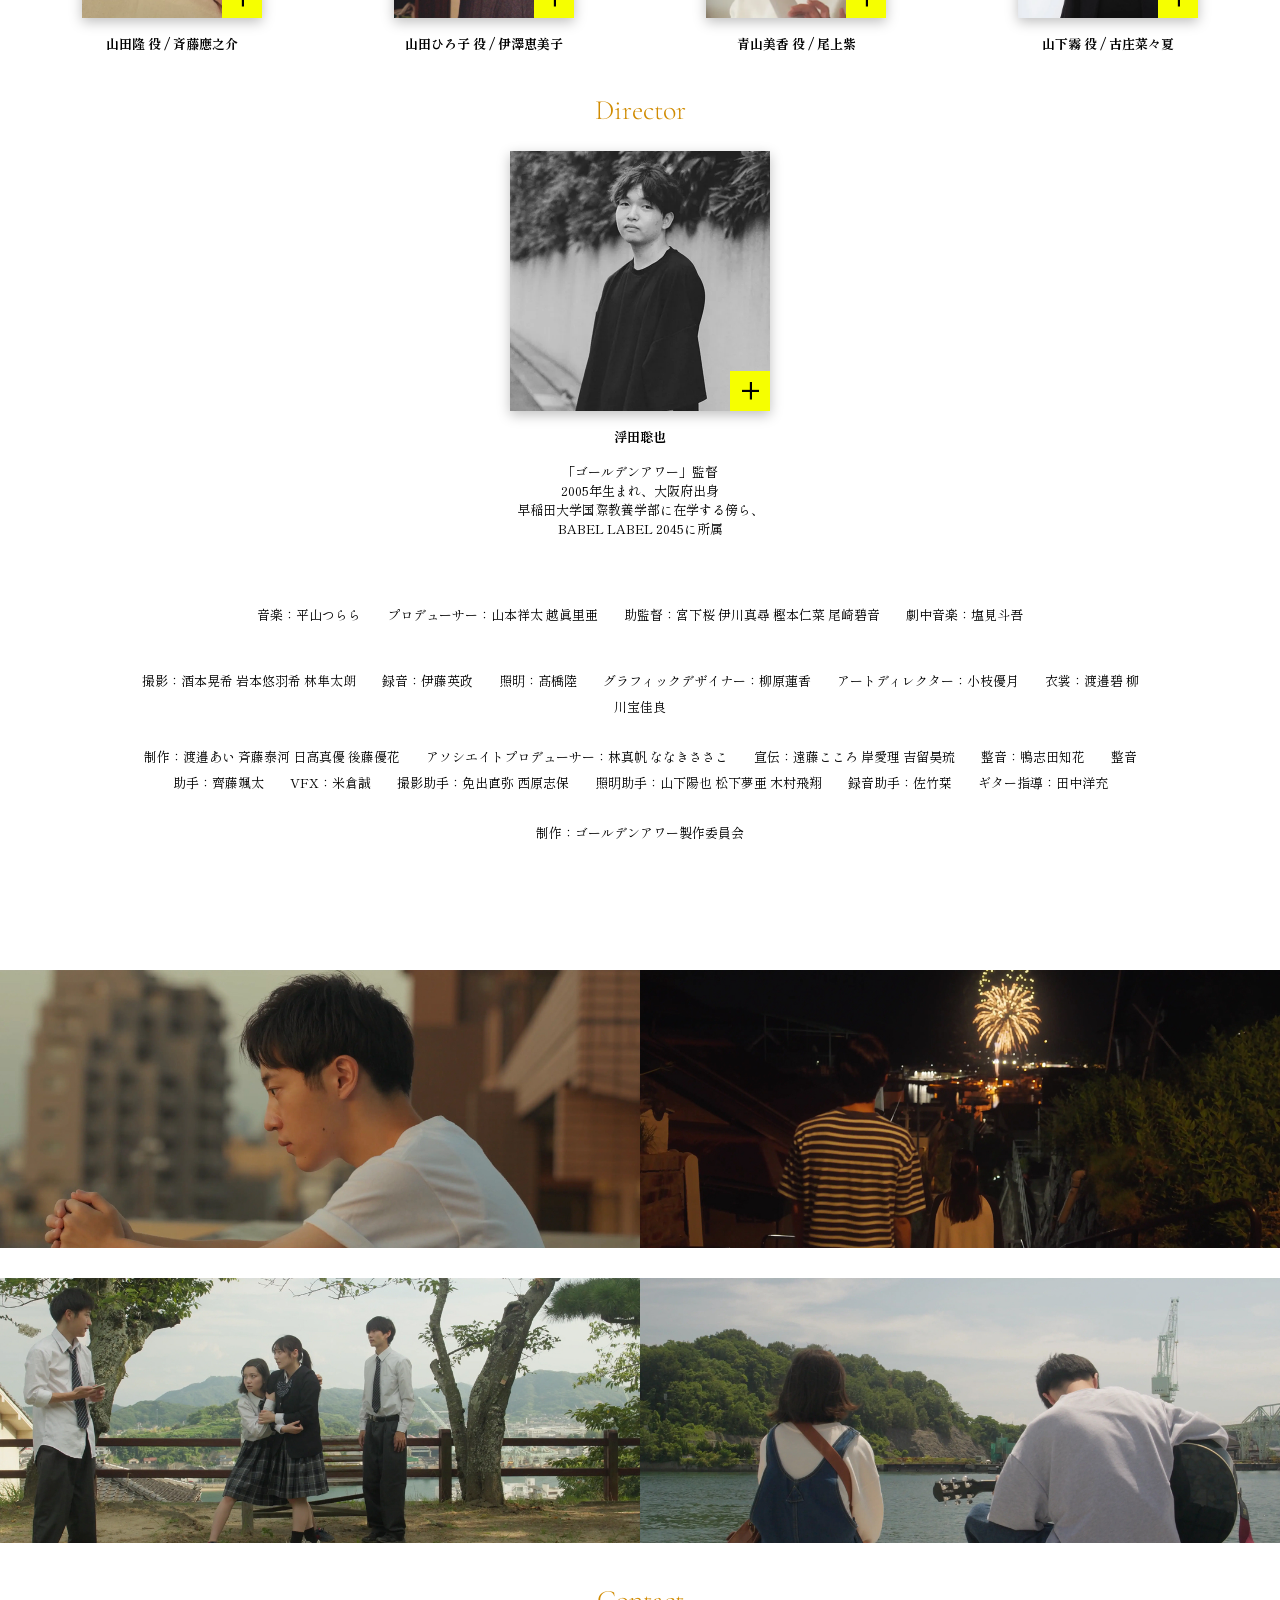
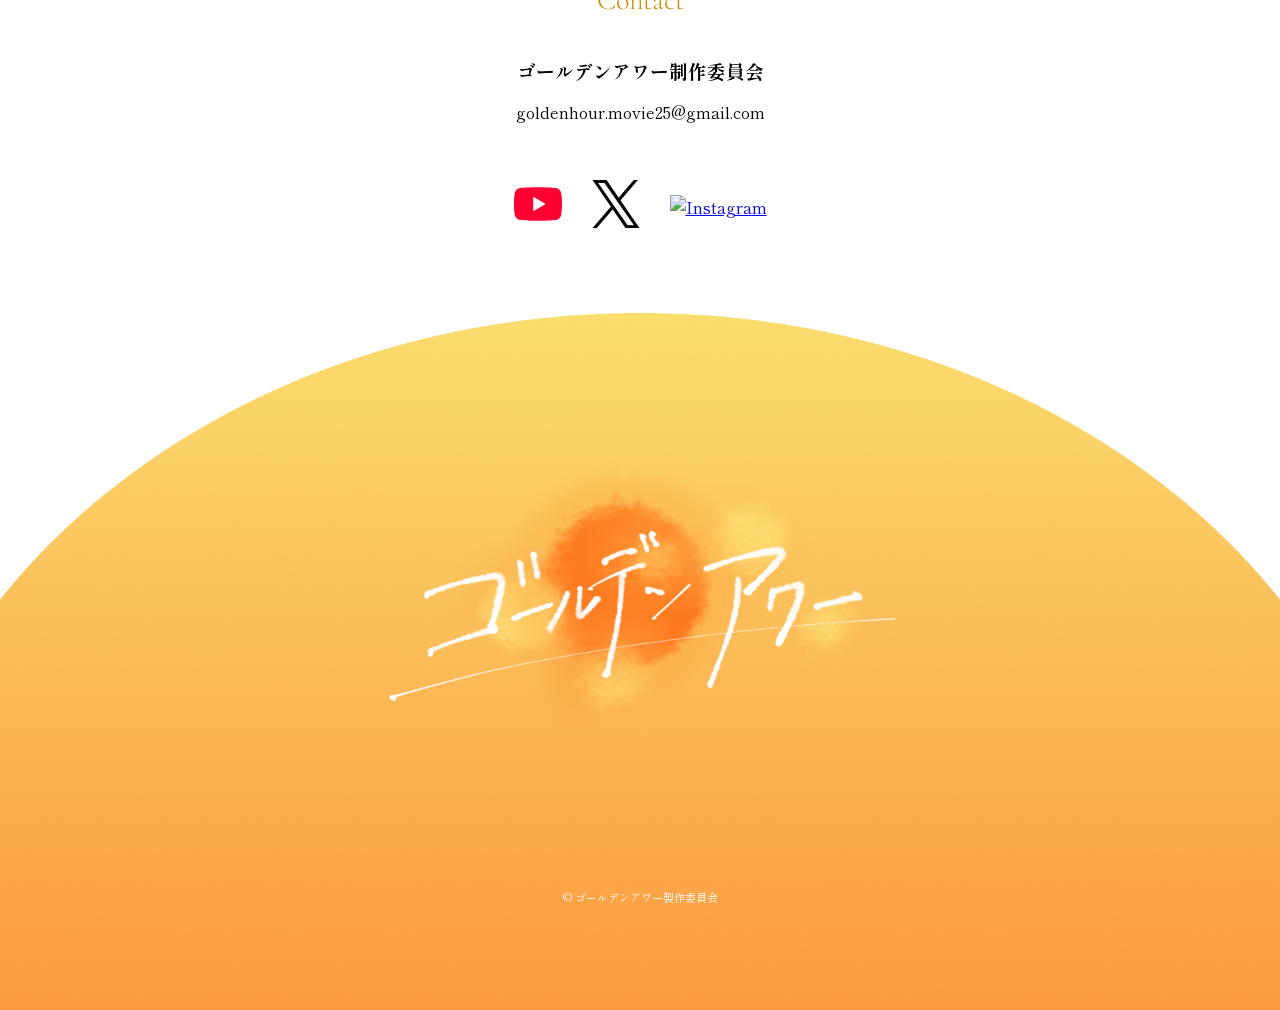
==== commit faddd4db: "HTMLとCSSを更新" ====
--- a/index.html
+++ b/index.html
@@ -332,7 +332,7 @@
                 <p>2000年1月6日生まれ、宮城県出身。
 映画『東京逃避行』（2024年）で主演を務め、同作は東京インディペンデント映画祭グランプリを受賞。（審査員：藤井道人監督、綾野剛）
 続く『私たちのオカルティックサマー』（2024年）など話題作に出演し、2025
-年には配信ドラマ『青が白に溶ける春」、2026年には2045FILMS『24フレームの戯言』で主演を務める。</p>
+年には配信ドラマ『青が白に溶ける春』、2026年には2045FILMS『24フレームの戯言』で主演を務める。</p>
                  <div class="com">
                 <h3>コメント</h3>
                 <p>
--- a/style.css
+++ b/style.css
@@ -689,7 +689,7 @@
   transform: translate(-50%, 260%);
   color: #fff; /* 必要に応じて */
   text-align: center;
-  font-size: 12px;
+  font-size: 11px;
 }
 
 .fade-up {
@@ -757,7 +757,7 @@
   }
 
   .staff-credit p {
-    font-size: 12px;
+    font-size: 11px;
     line-height: 2;
   }
 }
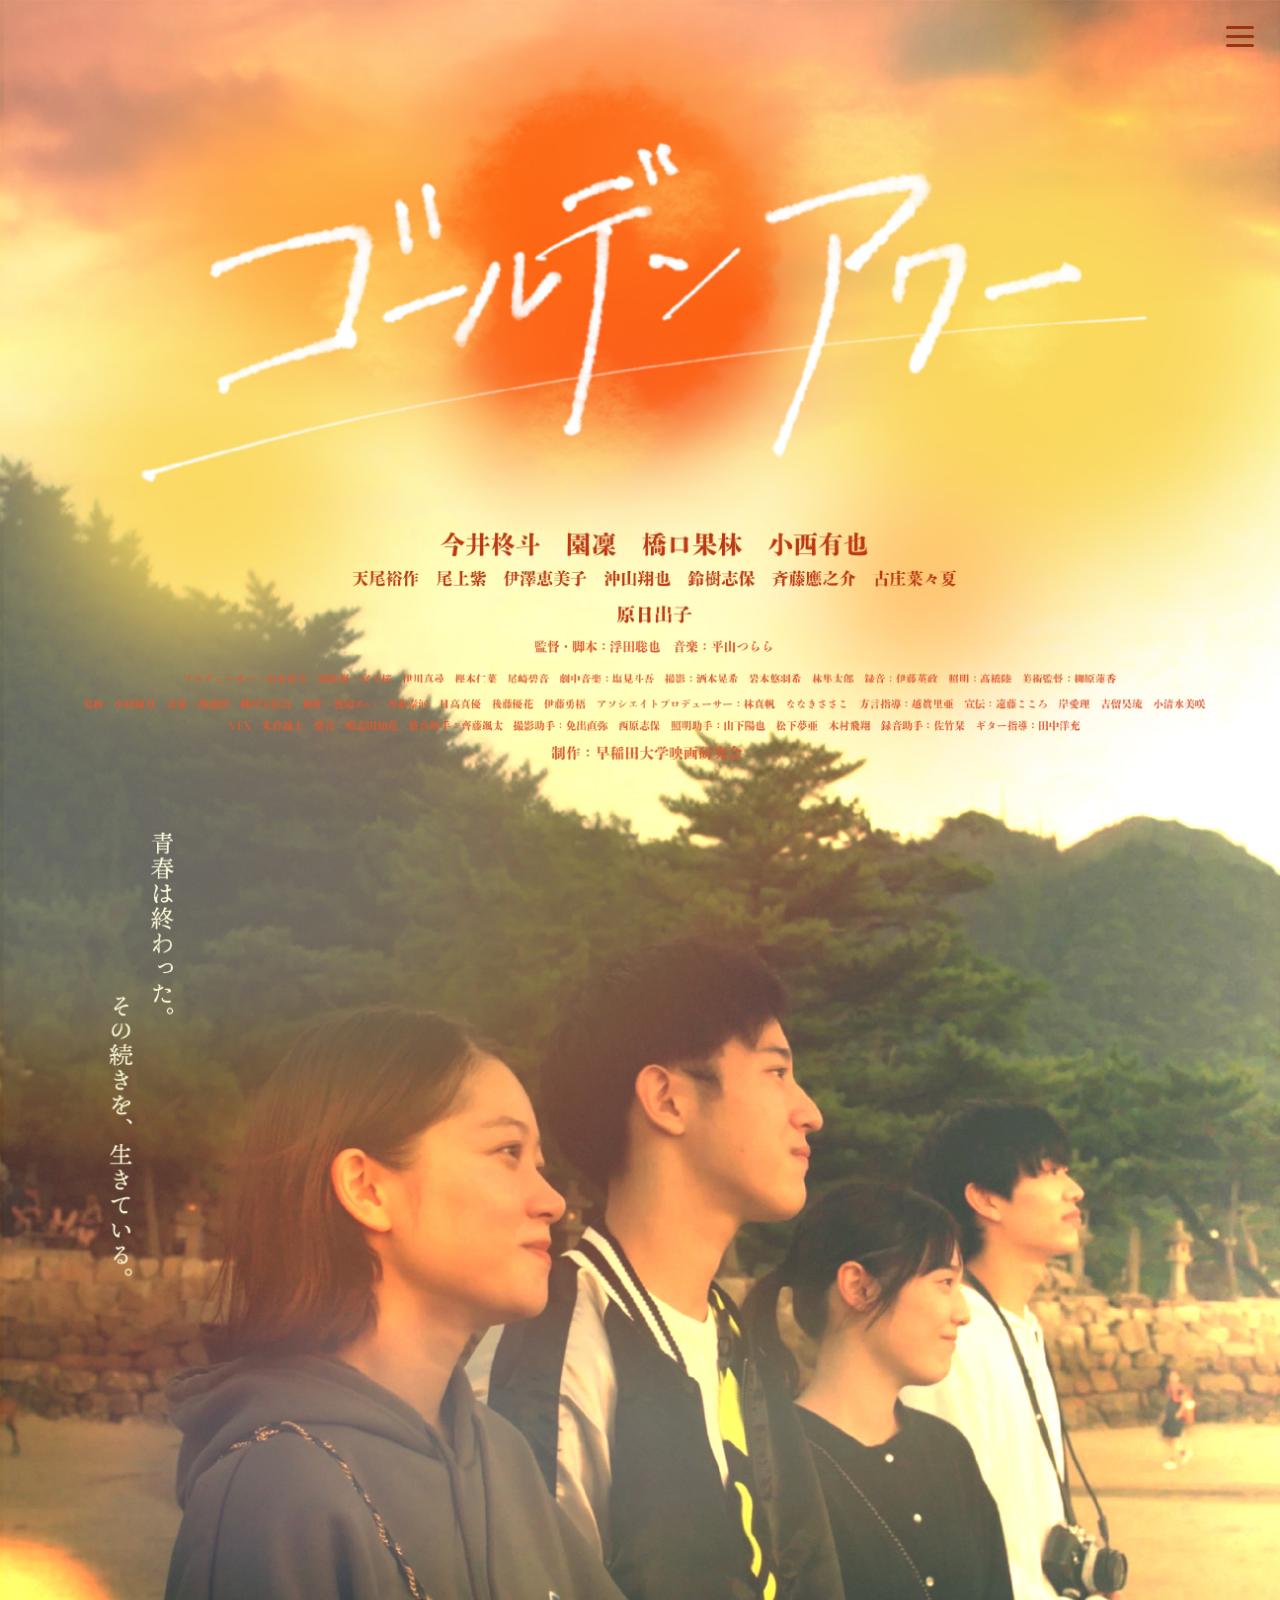
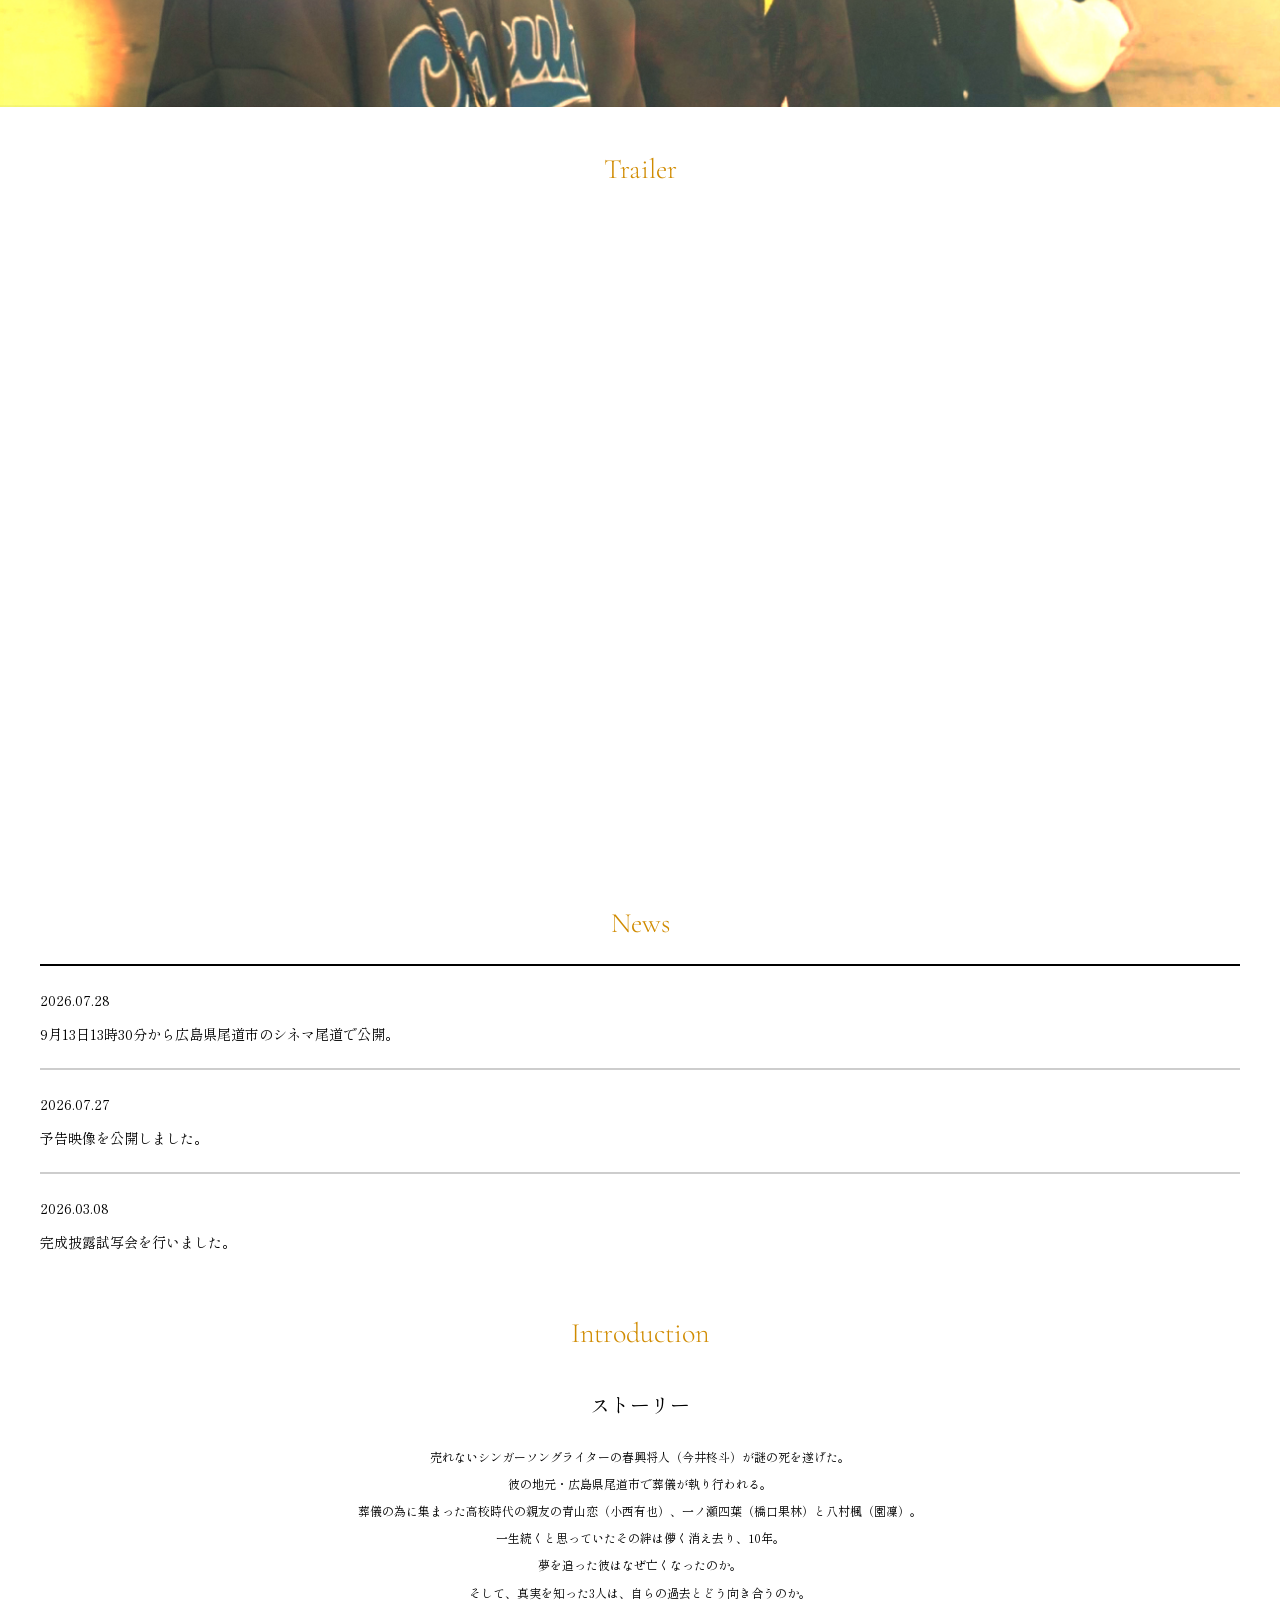
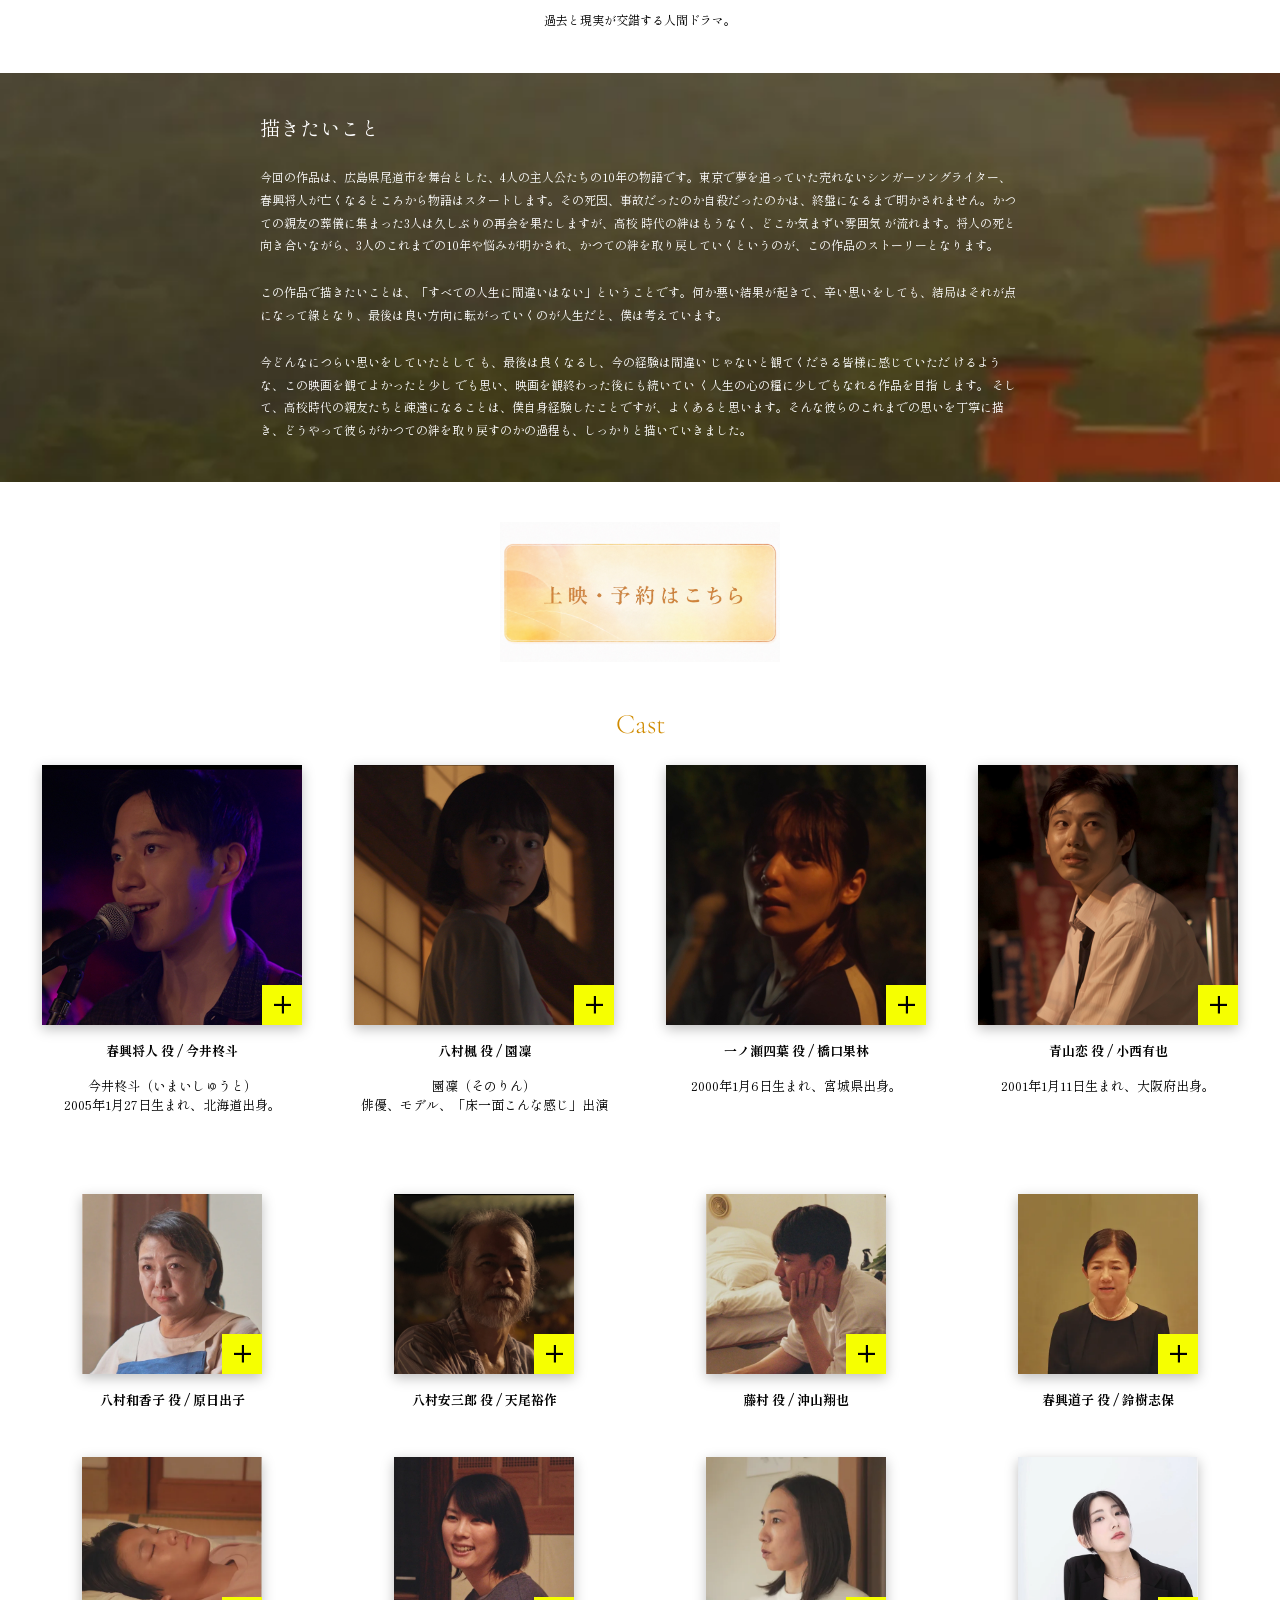
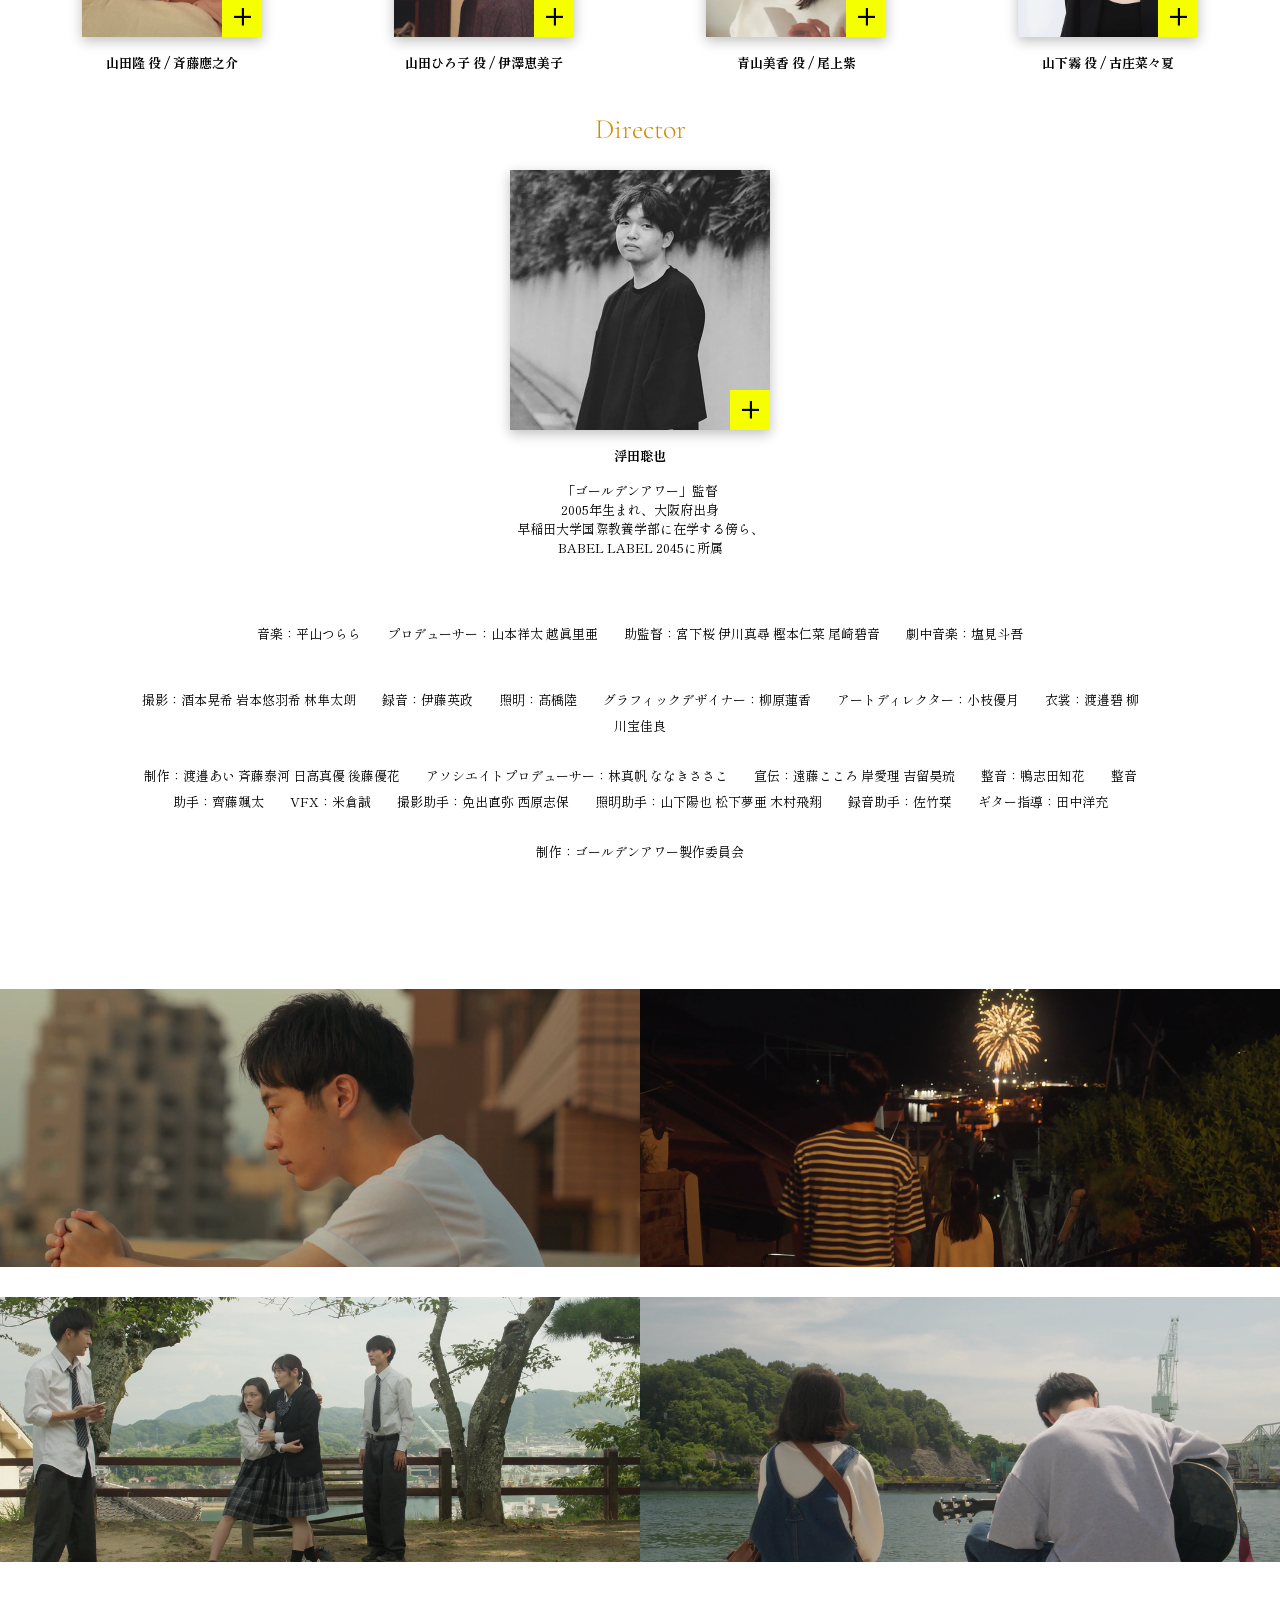
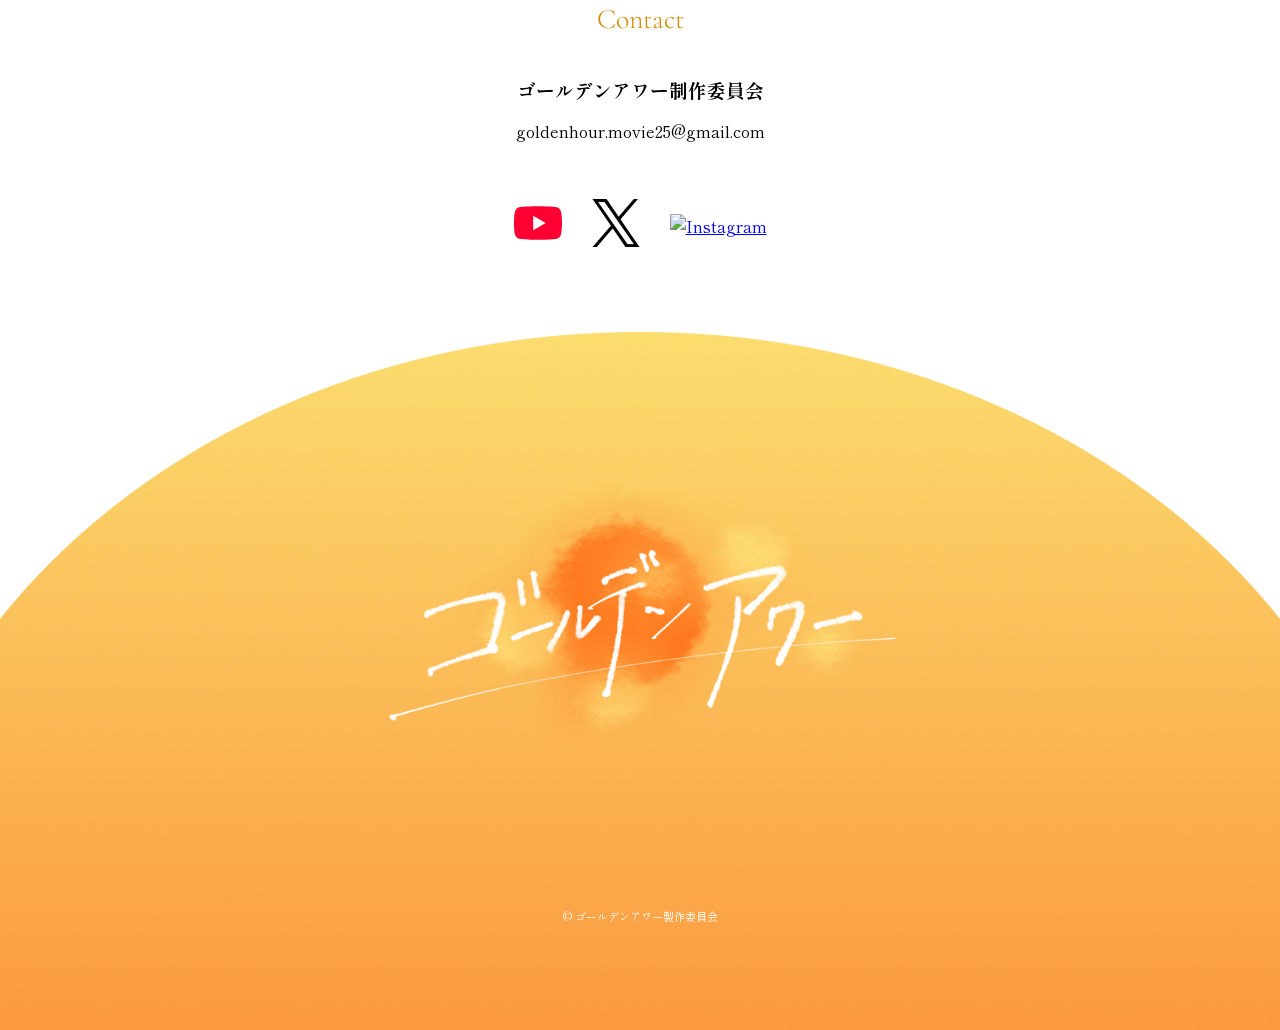
==== commit a30fdd56: "Update booking button" ====
--- a/index.html
+++ b/index.html
@@ -107,7 +107,7 @@
           <div class="Story">
             <h2 class="fade-up">ストーリー</h2>
             <p class="fade-up">
-              売れないシンガーソングライターの春興将人が謎の死を遂げた。<br>彼の地元・広島県尾道市で葬儀が執り行われる。<br>葬儀の為に集まった高校時代の親友の青山恋、一ノ瀬四葉と八村楓。<br />
+              売れないシンガーソングライターの春興将人（今井柊斗）が謎の死を遂げた。<br>彼の地元・広島県尾道市で葬儀が執り行われる。<br>葬儀の為に集まった高校時代の親友の青山恋（小西有也）、一ノ瀬四葉（橋口果林）と八村楓（園凜）。<br />
               一生続くと思っていたその絆は儚く消え去り、10年。<br>夢を追った彼はなぜ亡くなったのか。<br />
               そして、真実を知った3人は、自らの過去とどう向き合うのか。<br>過去と現実が交錯する人間ドラマ。
             </p>
--- a/style.css
+++ b/style.css
@@ -262,7 +262,7 @@
 }
 
 .Story p{
-  font-size: 11px;
+  font-size: 12px;
   line-height: 27.2px;
 }
 
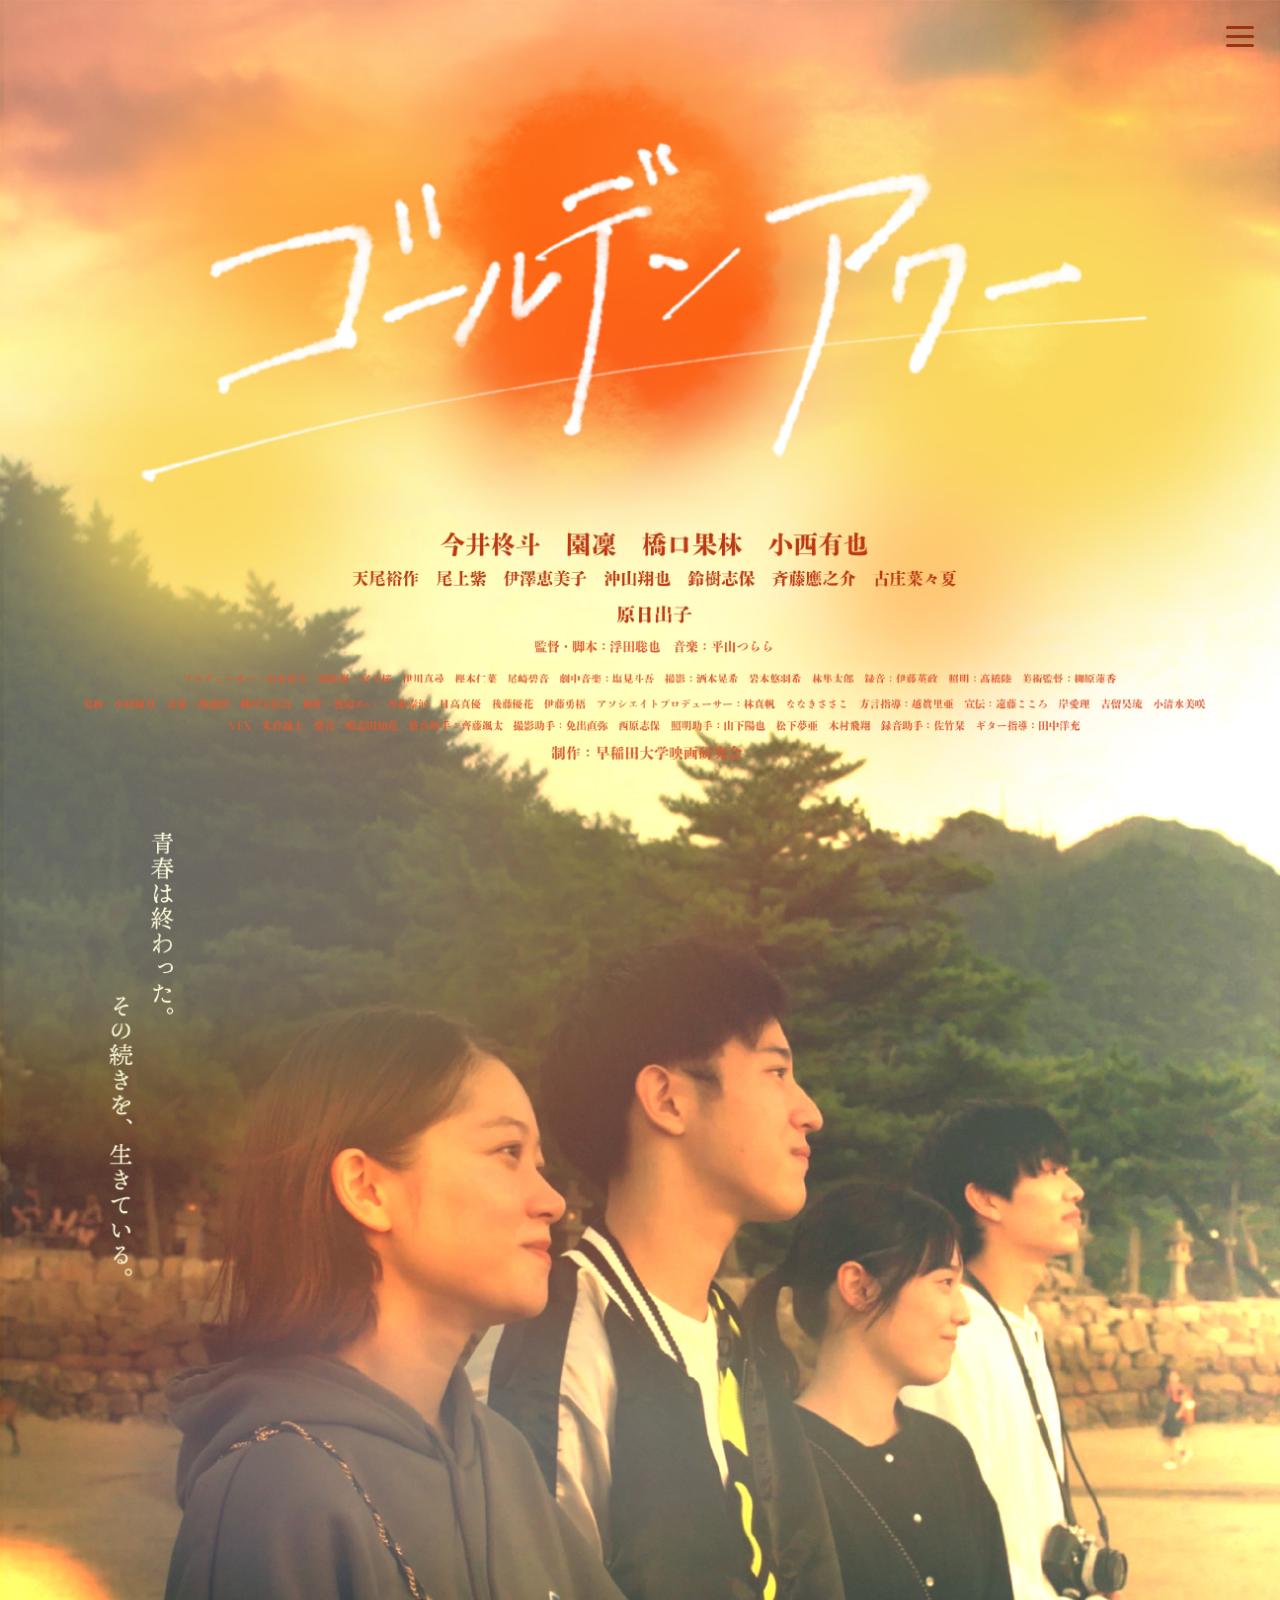
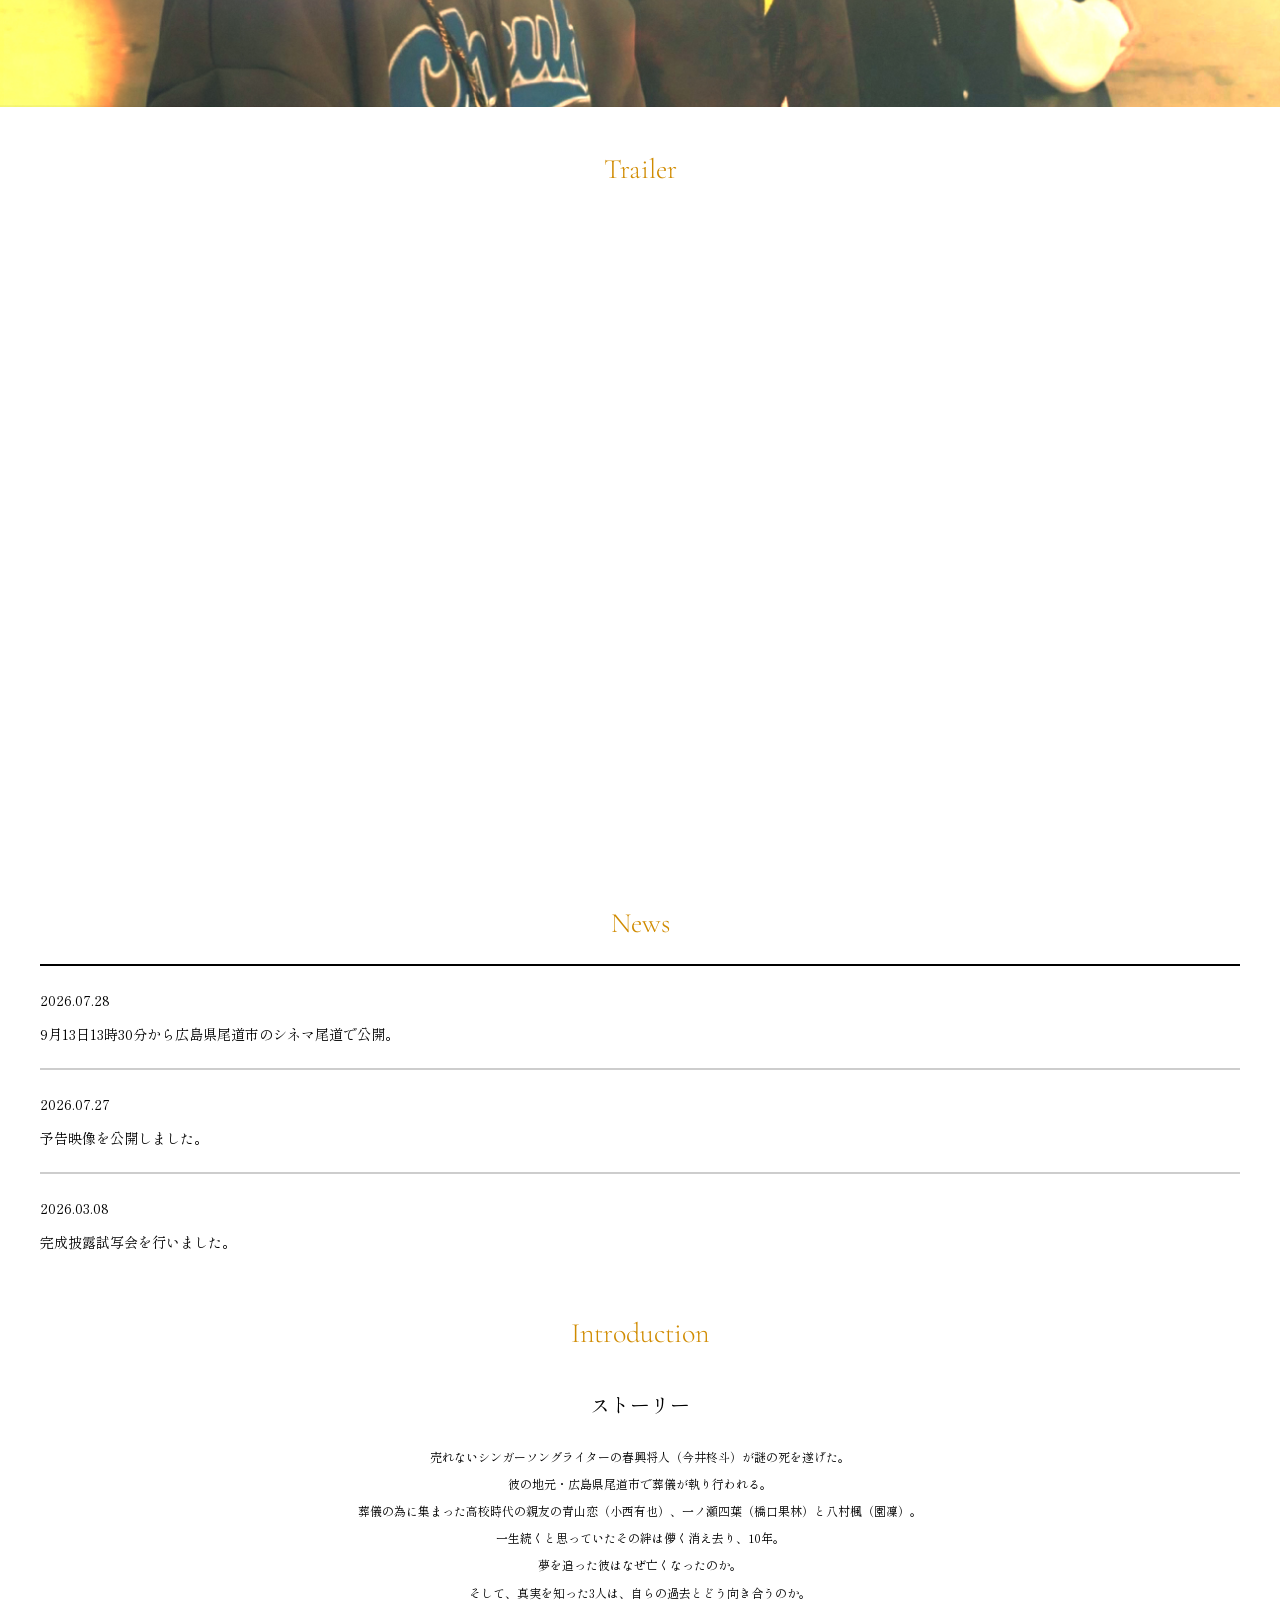
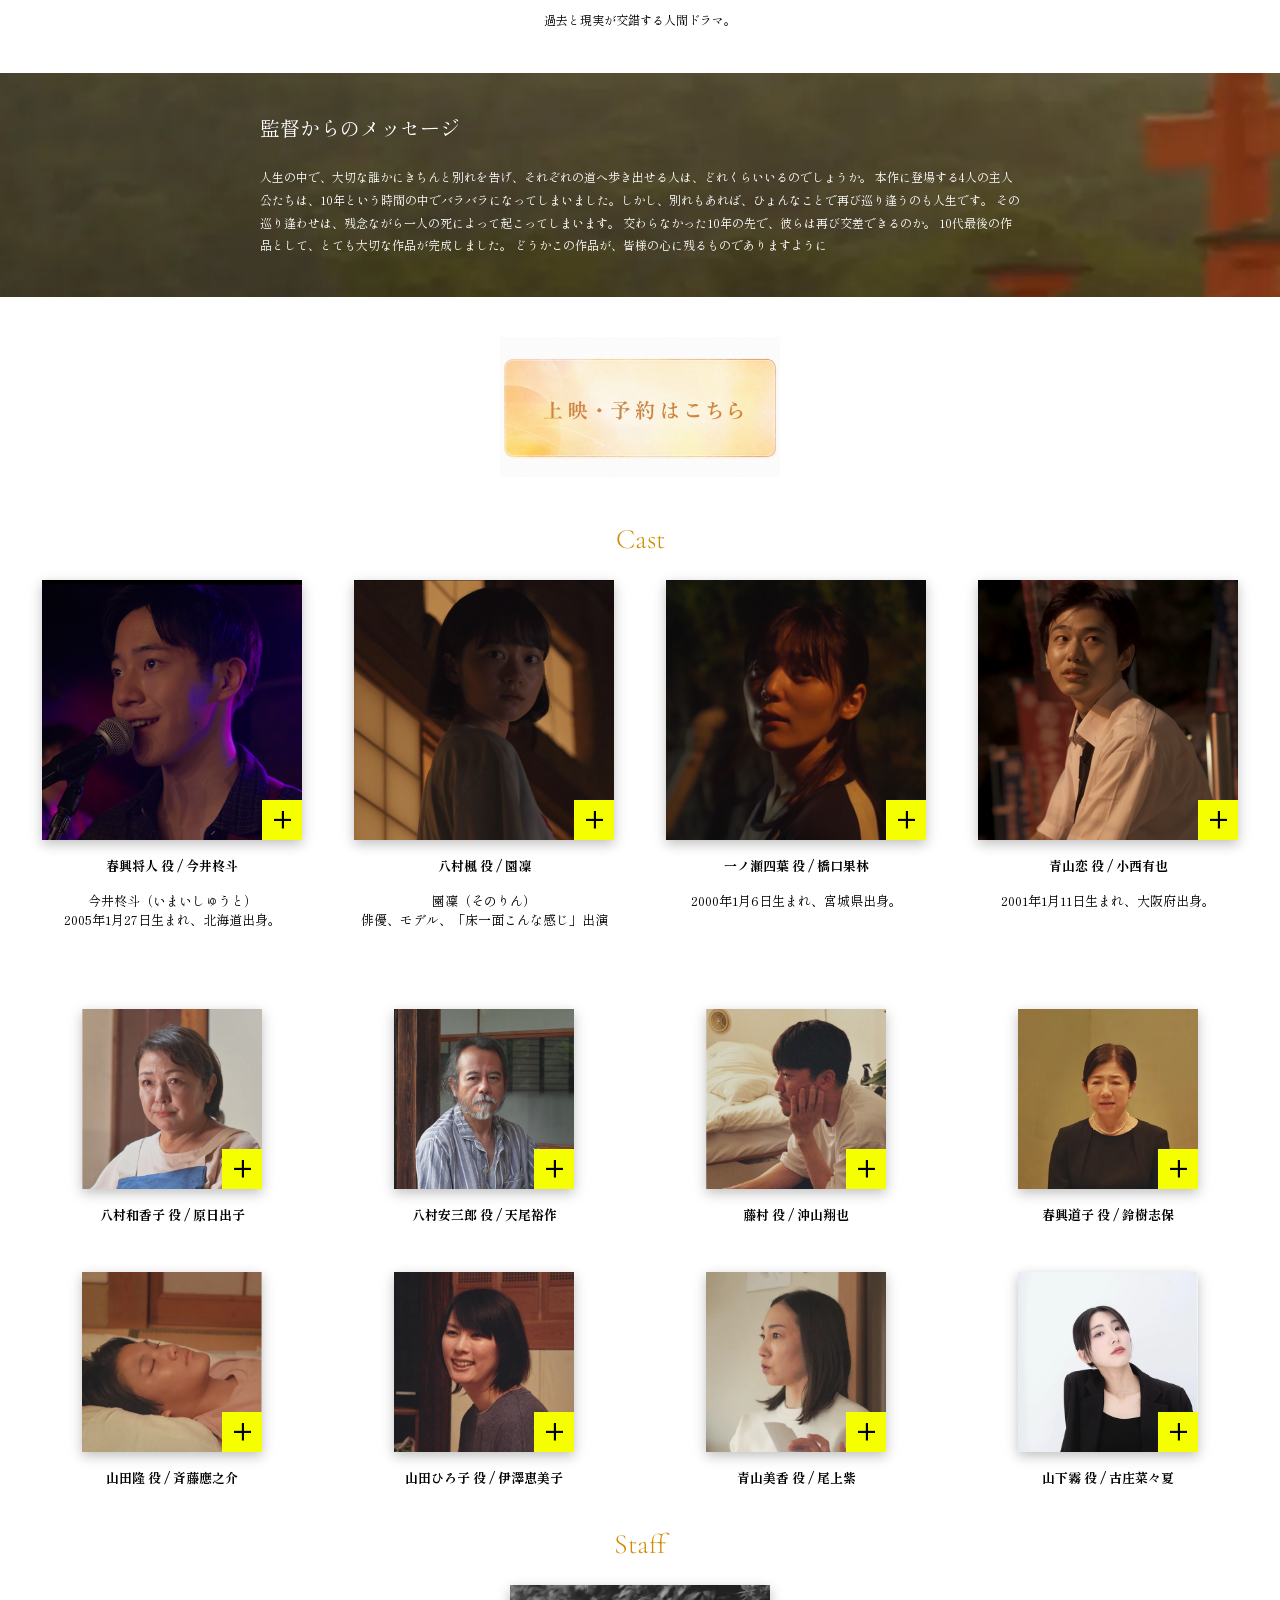
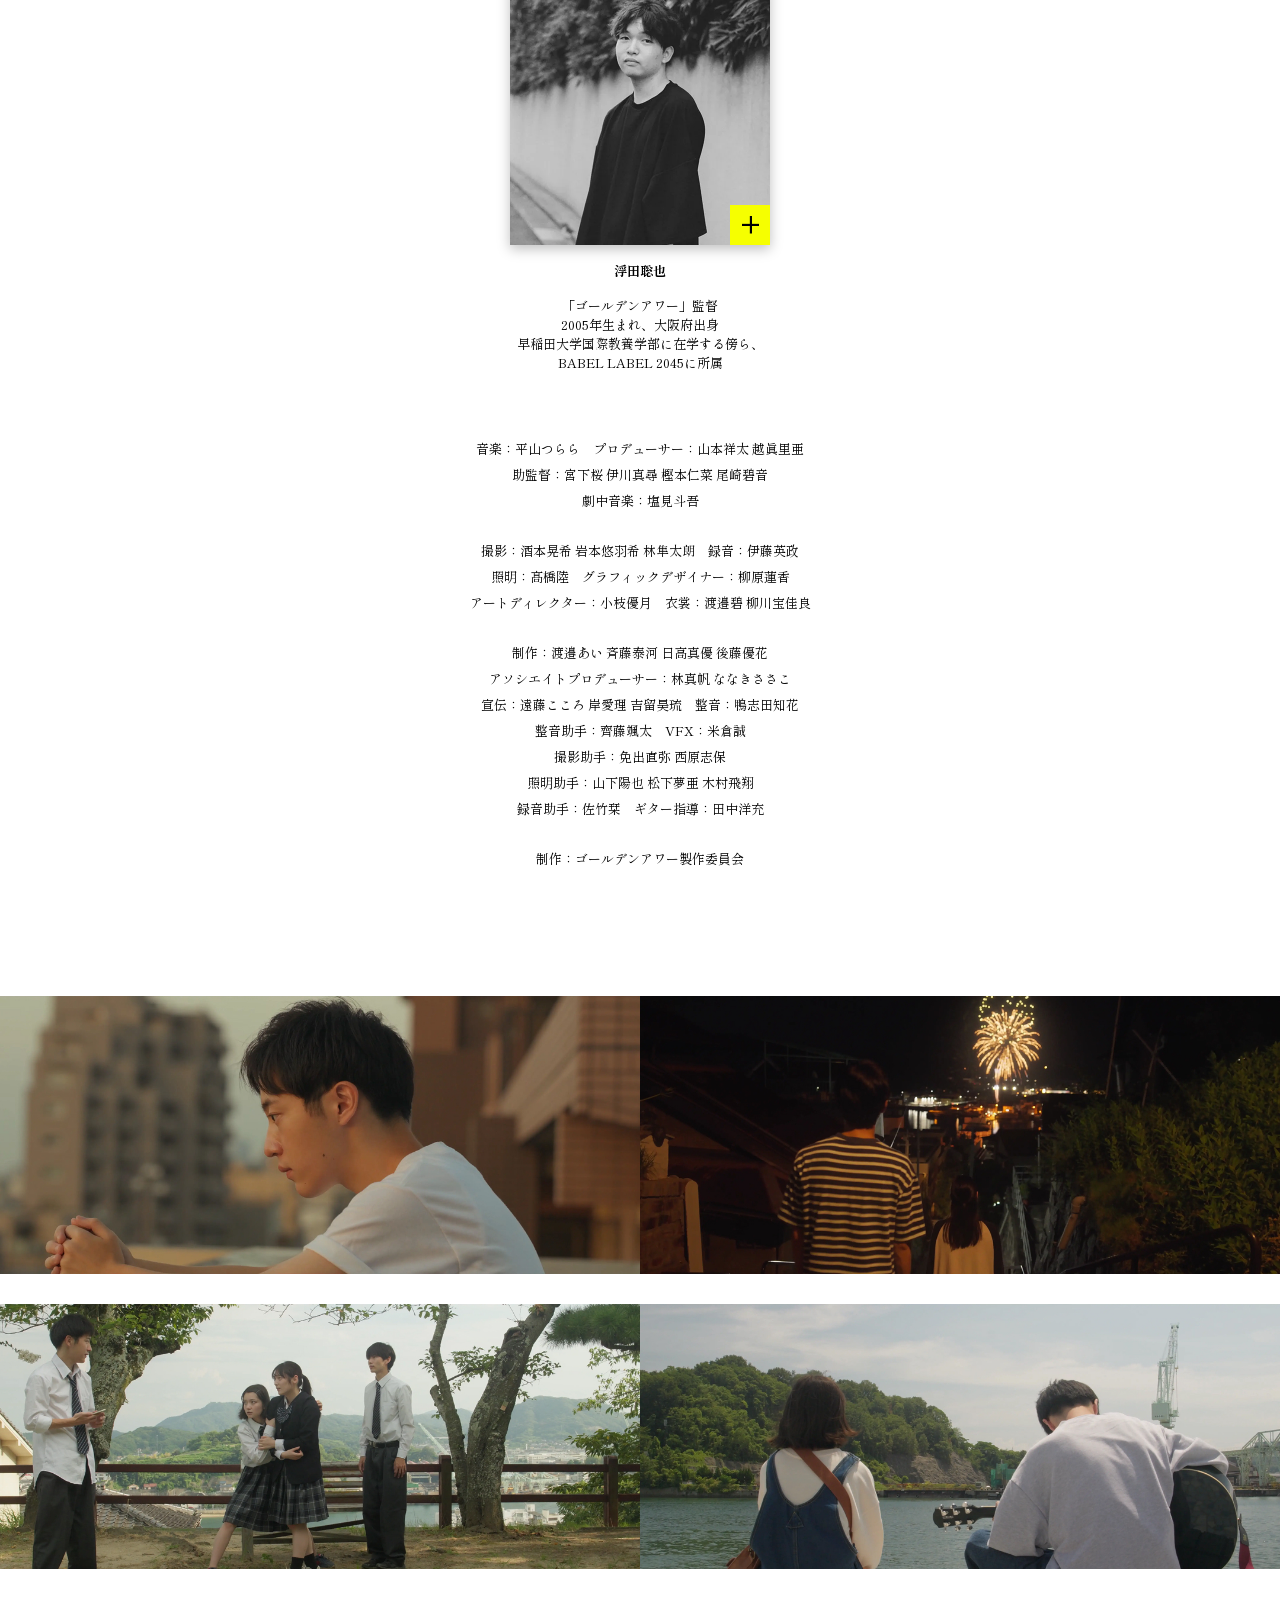
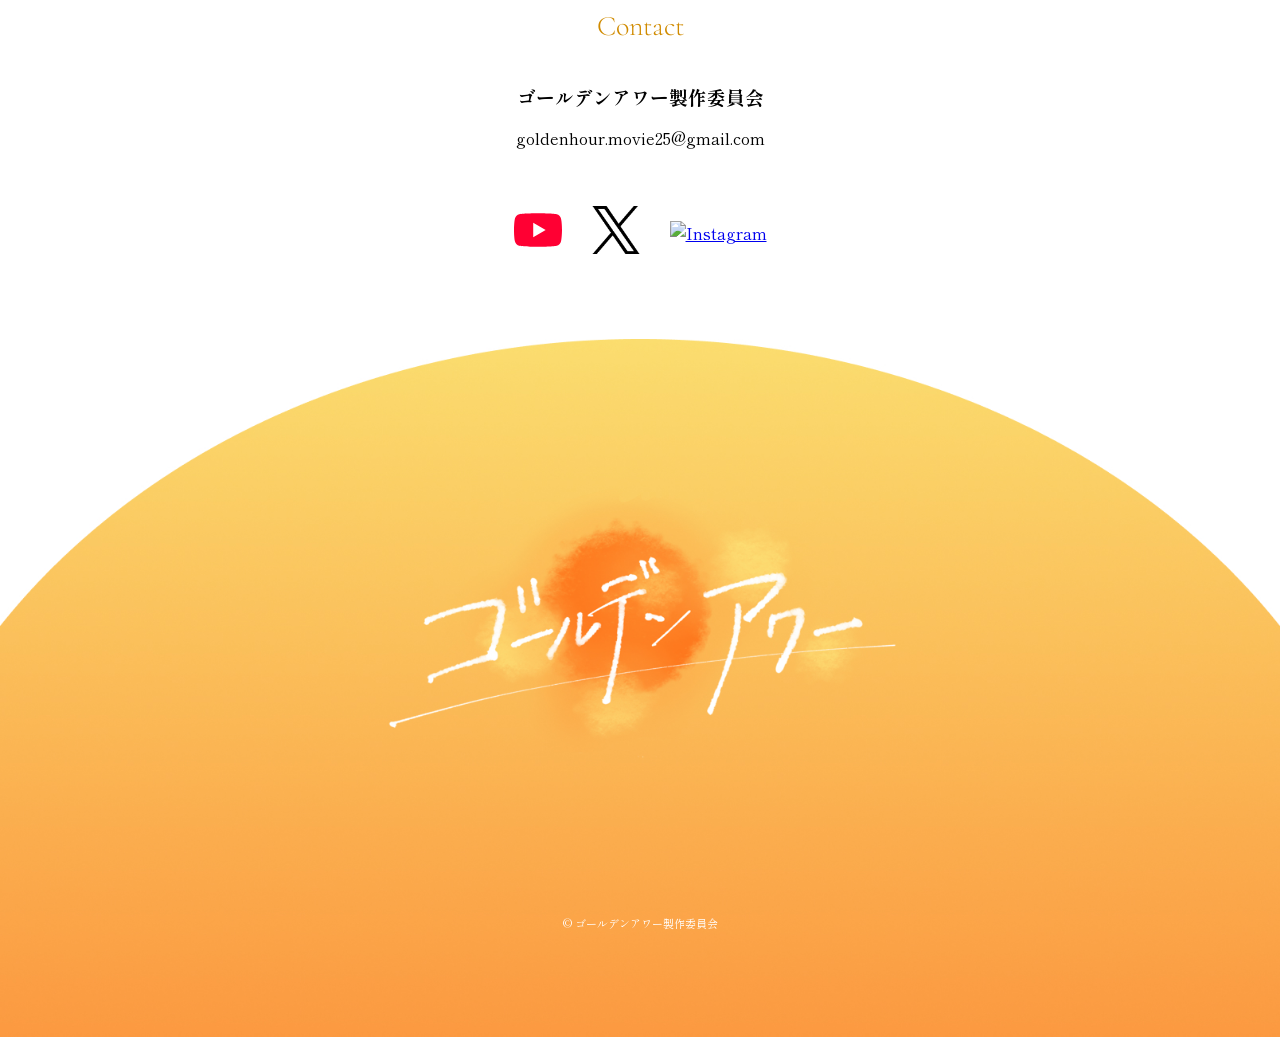
==== commit 5e27e0d9: "SEO対策を追加" ====
--- a/index.html
+++ b/index.html
@@ -1,25 +1,176 @@
 <!doctype html>
-<html lang="en">
+<html lang="ja">
   <head>
     <meta charset="UTF-8" />
-    <meta name="viewport" content="width=device-width, initial-scale=1.0" />
-    <meta name="description" content="映画『ゴールデンアワー』公式サイト。作品情報、キャスト、予告映像、最新情報を掲載。">
-    <meta name="keywords" content="ゴールデンアワー, 映画, 公式">
-
-    <title>映画『ゴールデンアワー』公式サイト</title>
-    <link rel="stylesheet" href="style.css" />
+
+    <meta
+      name="viewport"
+      content="width=device-width, initial-scale=1.0"
+    />
+
+    <title>映画『ゴールデンアワー』公式サイト｜作品情報・キャスト・予告映像</title>
+
+    <meta
+      name="description"
+      content="映画『ゴールデンアワー』公式サイト。広島県尾道市を舞台に、10年ぶりに再会した3人と、亡くなった親友をめぐる人間ドラマ。作品情報、ストーリー、キャスト、スタッフ、予告映像、上映情報をご紹介します。"
+    />
+
+    <meta
+      name="keywords"
+      content="ゴールデンアワー,映画,ゴールデンアワー 映画,映画 ゴールデンアワー,尾道,広島,自主制作映画,浮田聡也,今井柊斗,園凜,橋口果林,小西有也"
+    />
+
+    <meta name="author" content="ゴールデンアワー製作委員会" />
+
+    <!-- Googleなどにインデックスしてもらう -->
+    <meta name="robots" content="index, follow" />
+
+    <!-- 正規URL -->
+<link
+  rel="canonical"
+  href="https://tdp1199282514.github.io/golden-hour/"
+/>
+
+<!-- OGP -->
+<meta property="og:type" content="website" />
+<meta property="og:locale" content="ja_JP" />
+
+<meta
+  property="og:title"
+  content="映画『ゴールデンアワー』公式サイト"
+/>
+
+<meta
+  property="og:description"
+  content="映画『ゴールデンアワー』公式サイト。作品情報、ストーリー、キャスト、スタッフ、予告映像、上映情報をご紹介します。"
+/>
+
+<meta
+  property="og:url"
+  content="https://tdp1199282514.github.io/golden-hour/"
+/>
+
+<meta
+  property="og:image"
+  content="https://tdp1199282514.github.io/golden-hour/GHimg/Poster.jpg"
+/>
+
+<meta
+  property="og:site_name"
+  content="映画『ゴールデンアワー』公式サイト"
+/>
+
+<!-- X -->
+<meta name="twitter:card" content="summary_large_image" />
+
+<meta
+  name="twitter:title"
+  content="映画『ゴールデンアワー』公式サイト"
+/>
+
+<meta
+  name="twitter:description"
+  content="映画『ゴールデンアワー』公式サイト。作品情報、キャスト、予告映像、上映情報などを掲載しています。"
+/>
+
+<meta
+  name="twitter:image"
+  content="https://tdp1199282514.github.io/golden-hour/GHimg/Poster.jpg"
+/>
+
+    <!-- Google Fonts -->
     <link rel="preconnect" href="https://fonts.googleapis.com" />
     <link rel="preconnect" href="https://fonts.gstatic.com" crossorigin />
+
     <link
       href="https://fonts.googleapis.com/css2?family=Cormorant+Infant:wght@300;400;500;600;700&family=Shippori+Mincho:wght@400;500;600;700;800&display=swap"
       rel="stylesheet"
     />
+
     <link
       href="https://fonts.googleapis.com/css2?family=Noto+Sans+JP:wght@100..900&display=swap"
       rel="stylesheet"
     />
-    <link href="https://fonts.googleapis.com/css2?family=Cormorant+Garamond:wght@300;400;500;600;700&display=swap" rel="stylesheet">
-    
+
+    <link
+      href="https://fonts.googleapis.com/css2?family=Cormorant+Garamond:wght@300;400;500;600;700&display=swap"
+      rel="stylesheet"
+    />
+
+    <link rel="stylesheet" href="style.css" />
+
+    <!-- 構造化データ -->
+    <script type="application/ld+json">
+    {
+  "@context": "https://schema.org",
+  "@type": "Movie",
+  "name": "ゴールデンアワー",
+  "description": "広島県尾道市を舞台に、10年という時間を経て再び交差する4人の過去と現実を描いた人間ドラマ。",
+  "image": [
+    "https://tdp1199282514.github.io/golden-hour/GHimg/Poster.jpg"
+  ],
+  "url": "https://tdp1199282514.github.io/golden-hour/",
+  "director": {
+    "@type": "Person",
+    "name": "浮田聡也"
+  }
+},
+      "actor": [
+        {
+          "@type": "Person",
+          "name": "今井柊斗"
+        },
+        {
+          "@type": "Person",
+          "name": "園凜"
+        },
+        {
+          "@type": "Person",
+          "name": "橋口果林"
+        },
+        {
+          "@type": "Person",
+          "name": "小西有也"
+        },
+        {
+          "@type": "Person",
+          "name": "原日出子"
+        },
+        {
+          "@type": "Person",
+          "name": "古庄菜々夏"
+        },
+        {
+          "@type": "Person",
+          "name": "沖山翔也"
+        },
+        {
+          "@type": "Person",
+          "name": "鈴樹志保"
+        },
+        {
+          "@type": "Person",
+          "name": "斉藤應之介"
+        },
+        {
+          "@type": "Person",
+          "name": "伊澤恵美子"
+        },
+        {
+          "@type": "Person",
+          "name": "尾上紫"
+        },
+        {
+          "@type": "Person",
+          "name": "天尾裕作"
+        }
+      ],
+      "productionCompany": {
+        "@type": "Organization",
+        "name": "ゴールデンアワー製作委員会"
+      }
+    }
+    </script>
   </head>
   <body>
     <div class="loading" id="loading">
@@ -61,8 +212,17 @@
         <h1 class="fade-up">Trailer</h1>
 
         <div class="Youtube fade-up">
-          <iframe width="560" height="315" src="https://www.youtube.com/embed/k1EQG_b9lew?si=TUNZ9oFc3Q7kVr5k" title="YouTube video player" frameborder="0" allow="accelerometer; autoplay; clipboard-write; encrypted-media; gyroscope; picture-in-picture; web-share" referrerpolicy="strict-origin-when-cross-origin" allowfullscreen></iframe>
-        </div>
+         <iframe
+  width="560"
+  height="315"
+  src="https://www.youtube.com/embed/k1EQG_b9lew"
+  title="映画『ゴールデンアワー』予告映像"
+  loading="lazy"
+  frameborder="0"
+  allow="accelerometer; autoplay; clipboard-write; encrypted-media; gyroscope; picture-in-picture; web-share"
+  referrerpolicy="strict-origin-when-cross-origin"
+  allowfullscreen>
+</iframe>        </div>
       </div>
     </div>
     </section>
@@ -119,27 +279,15 @@
     <section class="Message">
         <div class="content_frame">
           <div class="Story">
-            <h2 class="fade-up">描きたいこと</h2>
+            <h2 class="fade-up">監督からのメッセージ</h2>
 
             <p class="fade-up">
-              今回の作品は、広島県尾道市を舞台とした、4人の主人公たちの10年の物語です。東京で夢を追っていた売れないシンガーソングライター、春興将人が亡くなるところから物語はスタートします。その死因、事故だったのか自殺だったのかは、終盤になるまで明かされません。かつての親友の葬儀に集まった3人は久しぶりの再会を果たしますが、高校
-              時代の絆はもうなく、どこか気まずい雰囲気
-              が流れます。将人の死と向き合いながら、3人のこれまでの10年や悩みが明かされ、かつての絆を取り戻していくというのが、この作品のストーリーとなります。
-            </p>
-
-            <p class="fade-up">
-              この作品で描きたいことは、「すべての人生に間違いはない」ということです。何か悪い結果が起きて、辛い思いをしても、結局はそれが点になって線となり、最後は良い方向に転がっていくのが人生だと、僕は考えています。
-            </p>
-
-            <p class="fade-up">
-              今どんなにつらい思いをしていたとして
-              も、最後は良くなるし、今の経験は間違い
-              じゃないと観てくださる皆様に感じていただ
-              けるような、この映画を観てよかったと少し
-              でも思い、映画を観終わった後にも続いてい
-              く人生の心の糧に少しでもなれる作品を目指 します。
-              そして、高校時代の親友たちと疎遠になることは、僕自身経験したことですが、よくあると思います。そんな彼らのこれまでの思いを丁寧に描き、どうやって彼らがかつての絆を取り戻すのかの過程も、しっかりと描いていきました。
-            </p>
+              人生の中で、大切な誰かにきちんと別れを告げ、それぞれの道へ歩き出せる人は、どれくらいいるのでしょうか。
+本作に登場する4人の主人公たちは、10年という時間の中でバラバラになってしまいました。しかし、別れもあれば、ひょんなことで再び巡り逢うのも人生です。
+その巡り逢わせは、残念ながら一人の死によって起こってしまいます。
+交わらなかった10年の先で、彼らは再び交差できるのか。
+10代最後の作品として、とても大切な作品が完成しました。
+どうかこの作品が、皆様の心に残るものでありますように </p>
           </div>
         </div>
     </section>
@@ -530,7 +678,7 @@
         <section id="Director">
       <div class="Director">
         <div class="content_frame">
-          <h1 class="fade-up">Director</h1>
+          <h1 class="fade-up">Staff</h1>
           <div class="profile-card fade-up" data-id="1">
             <div class="picture">
               <div class="plus_box"><span>+</span></div>
@@ -543,15 +691,15 @@
           <div class="staff-credit fade-up">
 
   <p>
-    音楽：平山つらら　　プロデューサー：山本祥太 越眞里亜　　助監督：宮下桜 伊川真尋 樫本仁菜 尾崎碧音　　劇中音楽：塩見斗吾
+    音楽：平山つらら　プロデューサー：山本祥太 越眞里亜<br>助監督：宮下桜 伊川真尋 樫本仁菜 尾崎碧音<br>劇中音楽：塩見斗吾
   </p>
 
   <p>
-    撮影：酒本晃希 岩本悠羽希 林隼太朗　　録音：伊藤英政　　照明：髙橋陸　　グラフィックデザイナー：柳原蓮香　　アートディレクター：小枝優月　　衣裳：渡邉碧 柳川宝佳良
+    撮影：酒本晃希 岩本悠羽希 林隼太朗　録音：伊藤英政<br>照明：髙橋陸　グラフィックデザイナー：柳原蓮香<br>アートディレクター：小枝優月　衣裳：渡邉碧 柳川宝佳良
   </p>
 
   <p>
-    制作：渡邉あい 斉藤泰河 日高真優 後藤優花　　アソシエイトプロデューサー：林真帆 ななきささこ　　宣伝：遠藤こころ 岸愛理 吉留昊琉　　整音：鴨志田知花　　整音助手：齊藤颯太　　VFX：米倉誠　　撮影助手：免出直弥 西原志保　　照明助手：山下陽也 松下夢亜 木村飛翔　　録音助手：佐竹栞　　ギター指導：田中洋充
+    制作：渡邉あい 斉藤泰河 日高真優 後藤優花<br>アソシエイトプロデューサー：林真帆 ななきささこ<br>宣伝：遠藤こころ 岸愛理 吉留昊琉　整音：鴨志田知花<br>整音助手：齊藤颯太　VFX：米倉誠<br>撮影助手：免出直弥 西原志保<br>照明助手：山下陽也 松下夢亜 木村飛翔<br>録音助手：佐竹栞　ギター指導：田中洋充
   </p>
 
   <p>制作：ゴールデンアワー製作委員会</p>
@@ -571,17 +719,11 @@
                 <div class="picture02"></div>
                 <h3>浮田聡也</h3>
                 <p>
-                  「ゴールデンアワー」監督。 2005年生まれ、大阪府出身。
-                  早稲田大学国際教養学部2年。高校時代から映画制作を始め、2021年に「STRAIGHT
-                  LINE」（高校生のためのeiga worldcup2021
-                  佳作・最優秀男子演技賞）、2022年に「CHANGE」（とくしま4K＋NEXT
-                  徳島映画祭アイデア賞、みゆき野映画祭in斑尾賞）、「ストーリー・オブ・マイ・ライフ」（高校生のためのeiga
-                  worldcup2022
-                  入選・優秀監督賞・ピックアップ賞）、大学入学後、2024年に「CONSEQUENCES」（第37回早稲田映画まつり新人賞入選）を制作。大学入学後、早稲田大学映画研究会に所属し、2025年4月に初の長編映画である「LIFE
-                  GOES
-                  ON」を完成させ、5月の完成披露上映会・舞台挨拶では動員100名を達成。2025年には、映画「正体」「青春18×2
-                  君へと続く道」などで知られる藤井道人監督率いるBABEL
-                  LABELの新レーベル「2045」に監督として所属。
+                  2005年生まれ、大阪府出身。早稲田大学国際教養学部在学中。
+高校時代より映画制作を始め、高校生映画甲子園では優秀監督賞（審査員：深田晃司監督）をはじめ、多数の賞を受賞。
+大学入学後は藤井道人監督に師事し、2025年にBABEL LABEL 2045に所属。
+PV・MVなどを手がけるほか、本作を含めこれまでに2本の長編映画を監督。
+2026年には「ぐんま次世代映像クリエイターコンペ」において、応募総数219組の中から制作支援対象となる9組の映像クリエイターに選出され、現在新作を制作中。
                 </p>
               </div>
             </div>
@@ -624,7 +766,7 @@
       <h1 class="fade-up">Contact</h1>
       <div class="mail">
         <div class="m_text">
-        <h3 class="fade-up">ゴールデンアワー制作委員会</h3>
+        <h3 class="fade-up">ゴールデンアワー製作委員会</h3>
         <p class="fade-up">goldenhour.movie25@gmail.com</p>
         </div>
         <div class="m_icon fade-up">
--- a/style.css
+++ b/style.css
@@ -295,7 +295,7 @@
 }
 
 .Director{
-    padding: 40px 40px 0 40px;
+    padding: 40px 0 0 0;
     display: flex;
     flex-direction: column;
     align-items: center;
@@ -747,9 +747,6 @@
   margin-bottom: 24px;
 }
 
-.staff-credit p:first-child {
-  margin-bottom: 40px;
-}
 
 @media (max-width: 899px) {
   .staff-credit {
@@ -757,7 +754,7 @@
   }
 
   .staff-credit p {
-    font-size: 11px;
+    font-size: 10px;
     line-height: 2;
   }
 }
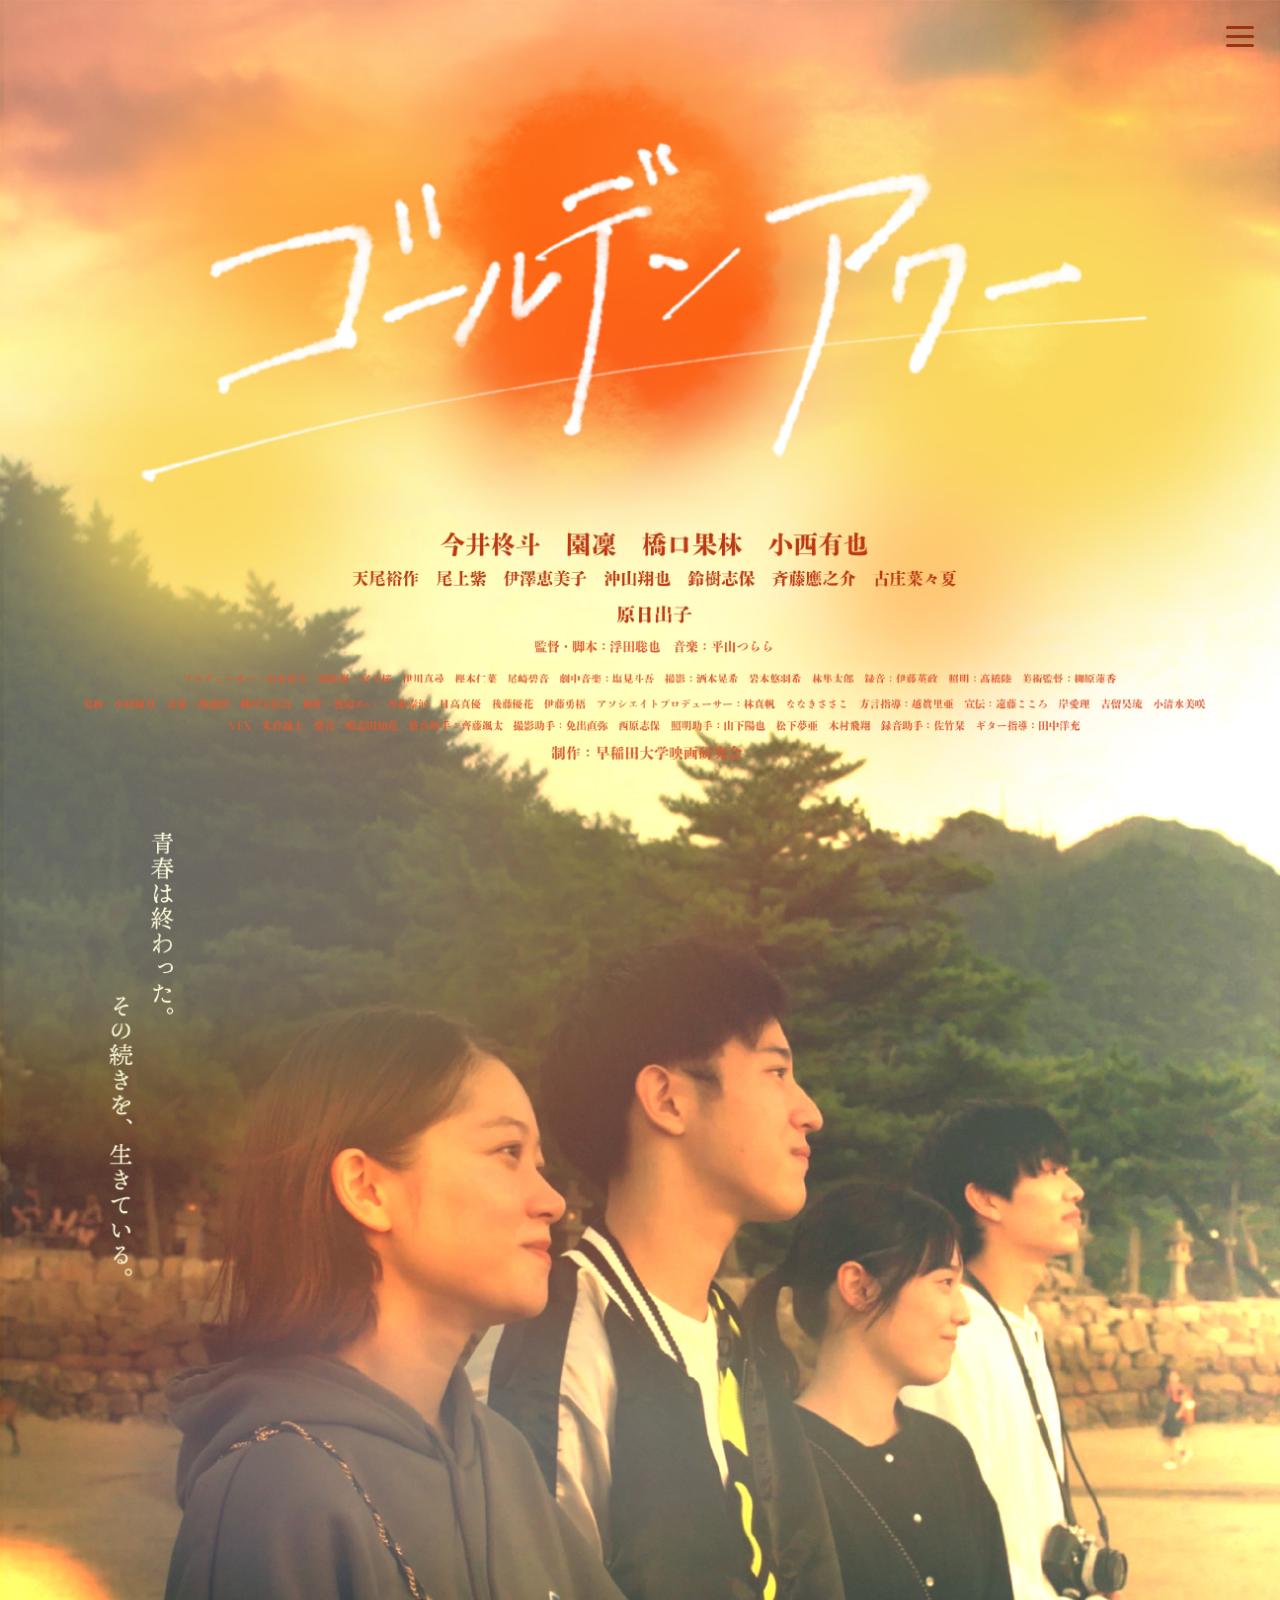
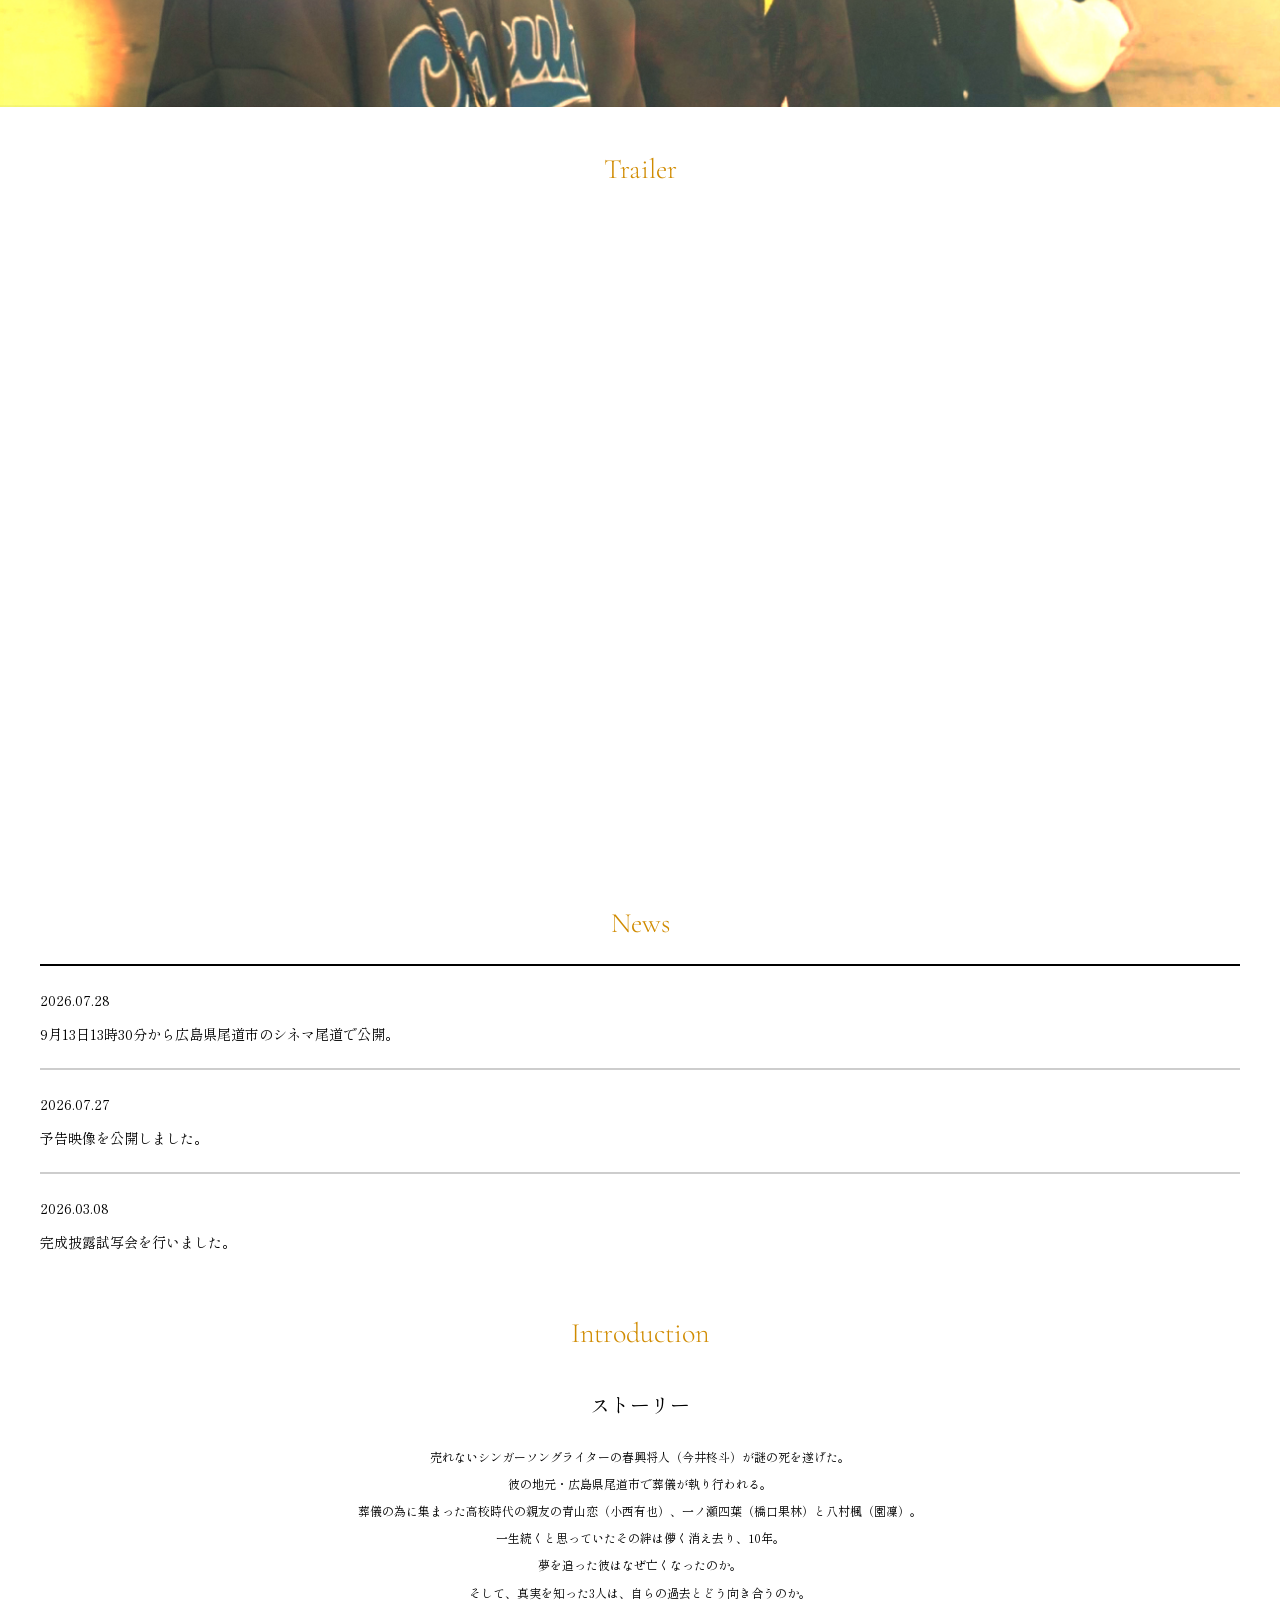
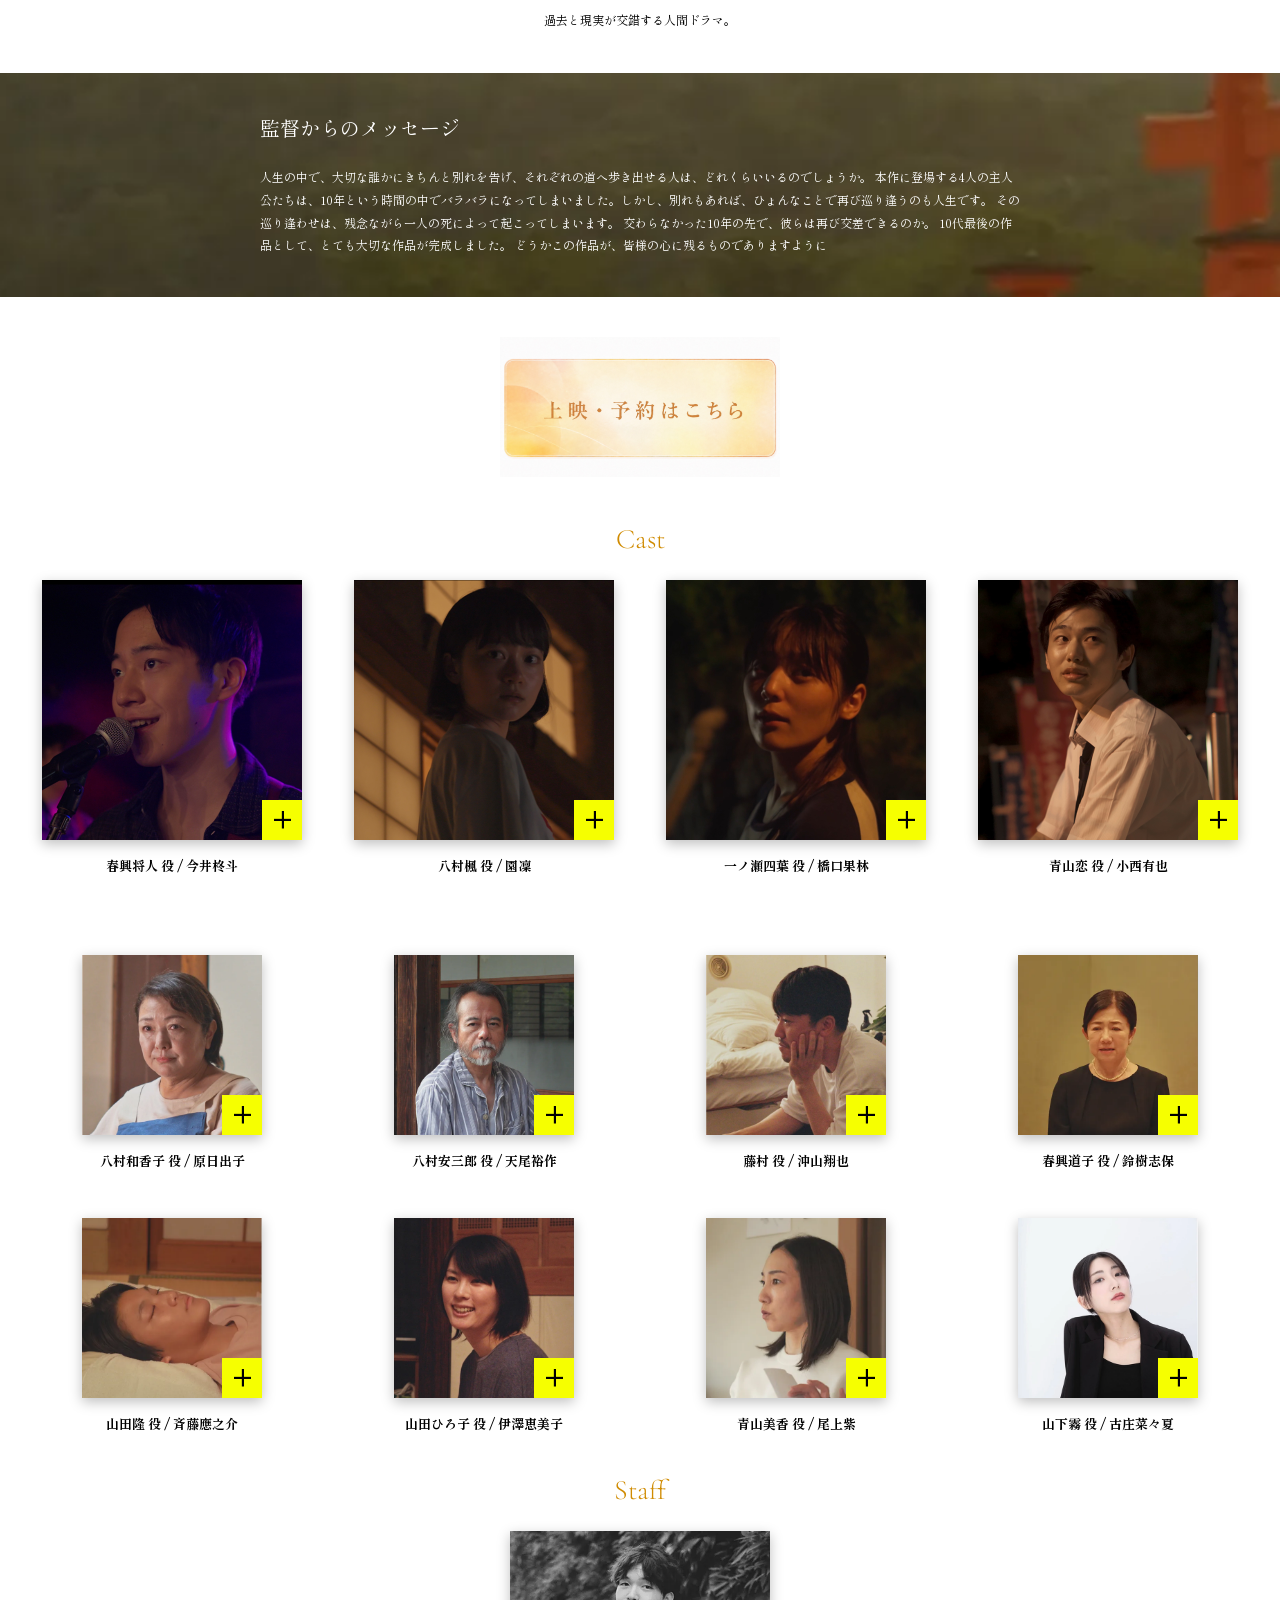
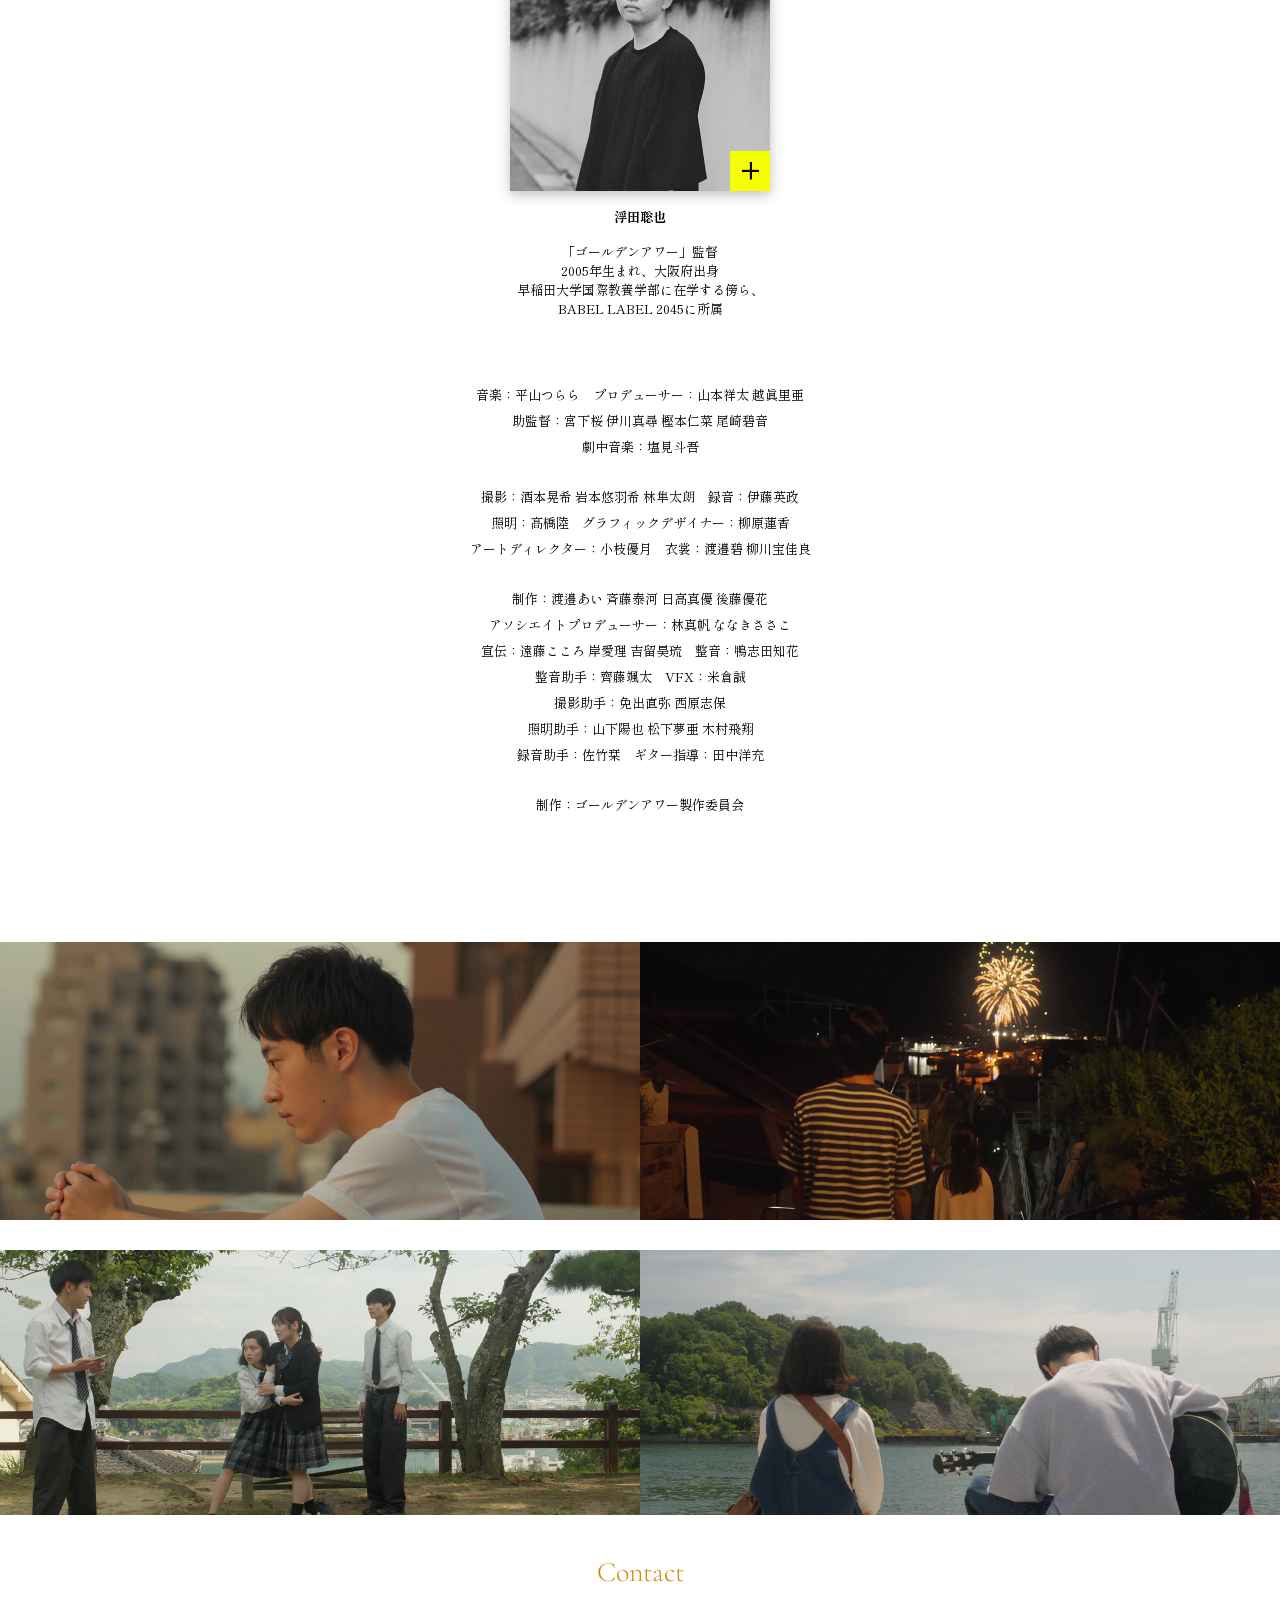
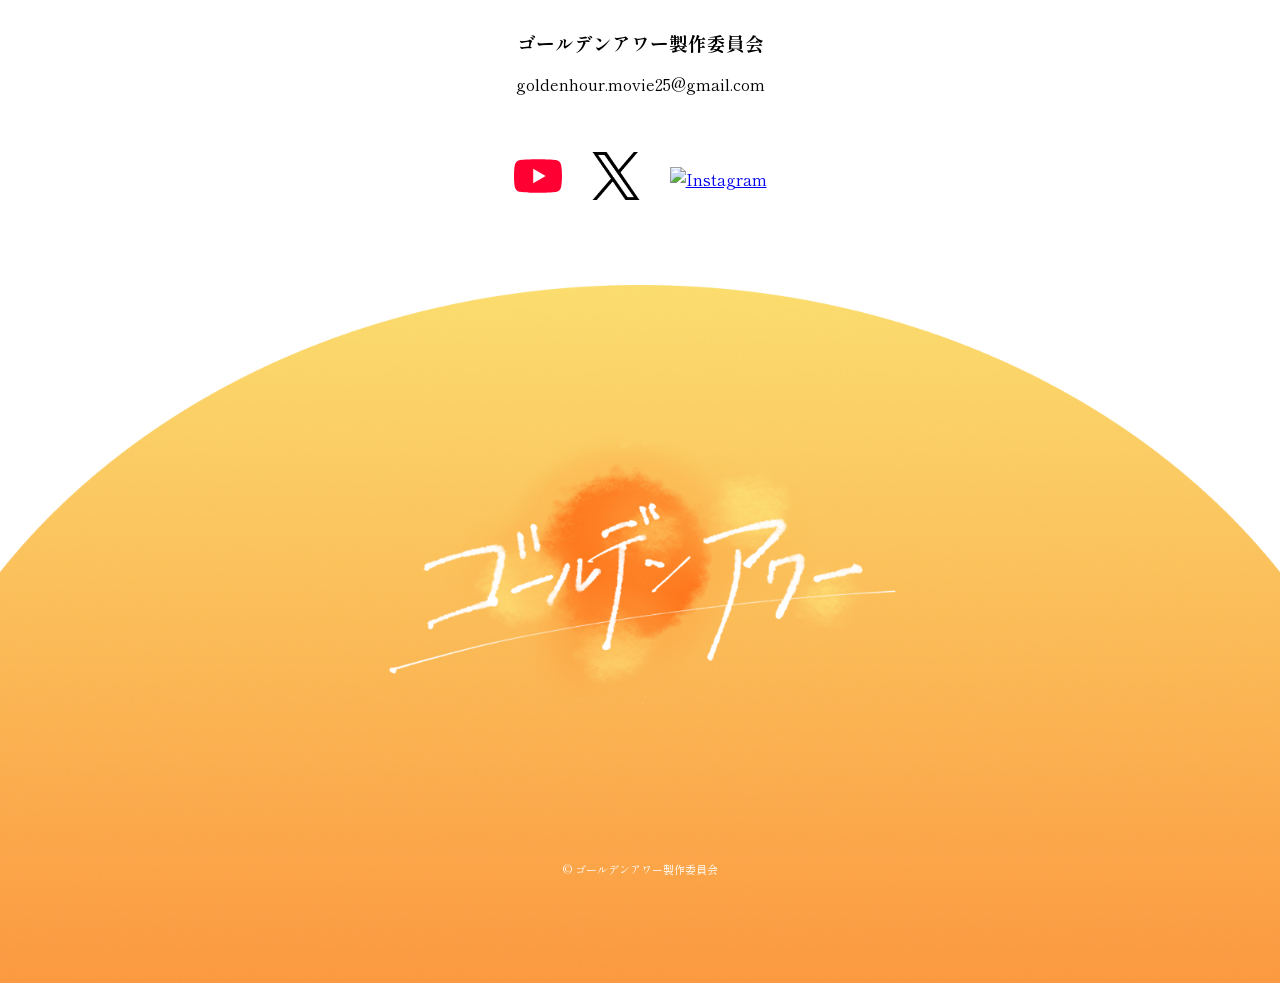
==== commit f395fabe: "Update index.html" ====
--- a/index.html
+++ b/index.html
@@ -310,7 +310,6 @@
             <div class="plus_box"><span>+</span></div>
           </div>
           <h3>春興将人 役 / 今井柊斗</h3>
-          <p>今井柊斗（いまいしゅうと）<br>2005年1月27日生まれ、北海道出身。</p>
         </div>
 
         <div class="profile-card fade-up" data-id="3">
@@ -318,7 +317,6 @@
             <div class="plus_box"><span>+</span></div>
           </div>
           <h3>八村楓 役 / 園凜</h3>
-          <p>園凜（そのりん）<br>俳優、モデル、「床一面こんな感じ」出演</p>
         </div>
 
         <div class="profile-card fade-up" data-id="4">
@@ -326,7 +324,6 @@
             <div class="plus_box"><span>+</span></div>
           </div>
           <h3>一ノ瀬四葉 役 / 橋口果林</h3>
-          <p>2000年1月6日生まれ、宮城県出身。</p>
         </div>
 
         <div class="profile-card fade-up" data-id="5">
@@ -334,7 +331,6 @@
             <div class="plus_box"><span>+</span></div>
           </div>
           <h3>青山恋 役 / 小西有也</h3>
-          <p>2001年1月11日生まれ、大阪府出身。</p>
         </div>
 
       </div>
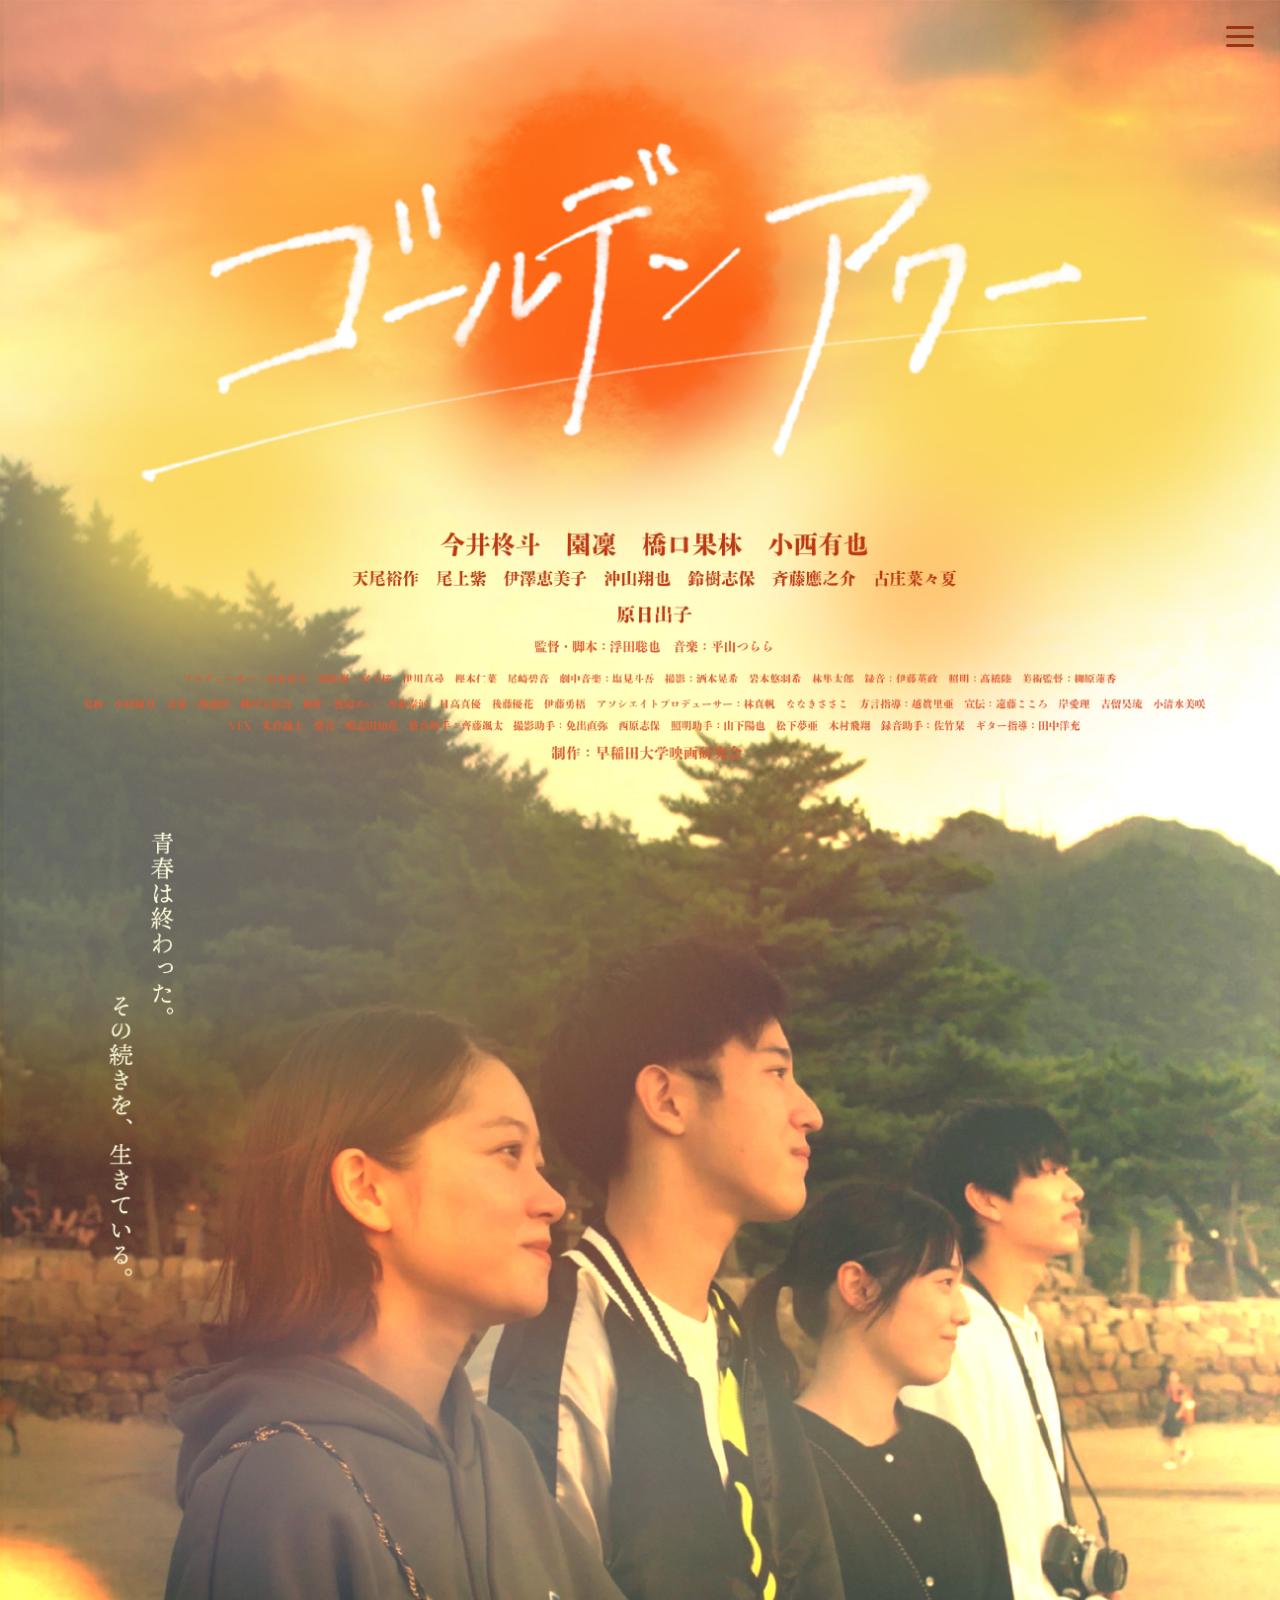
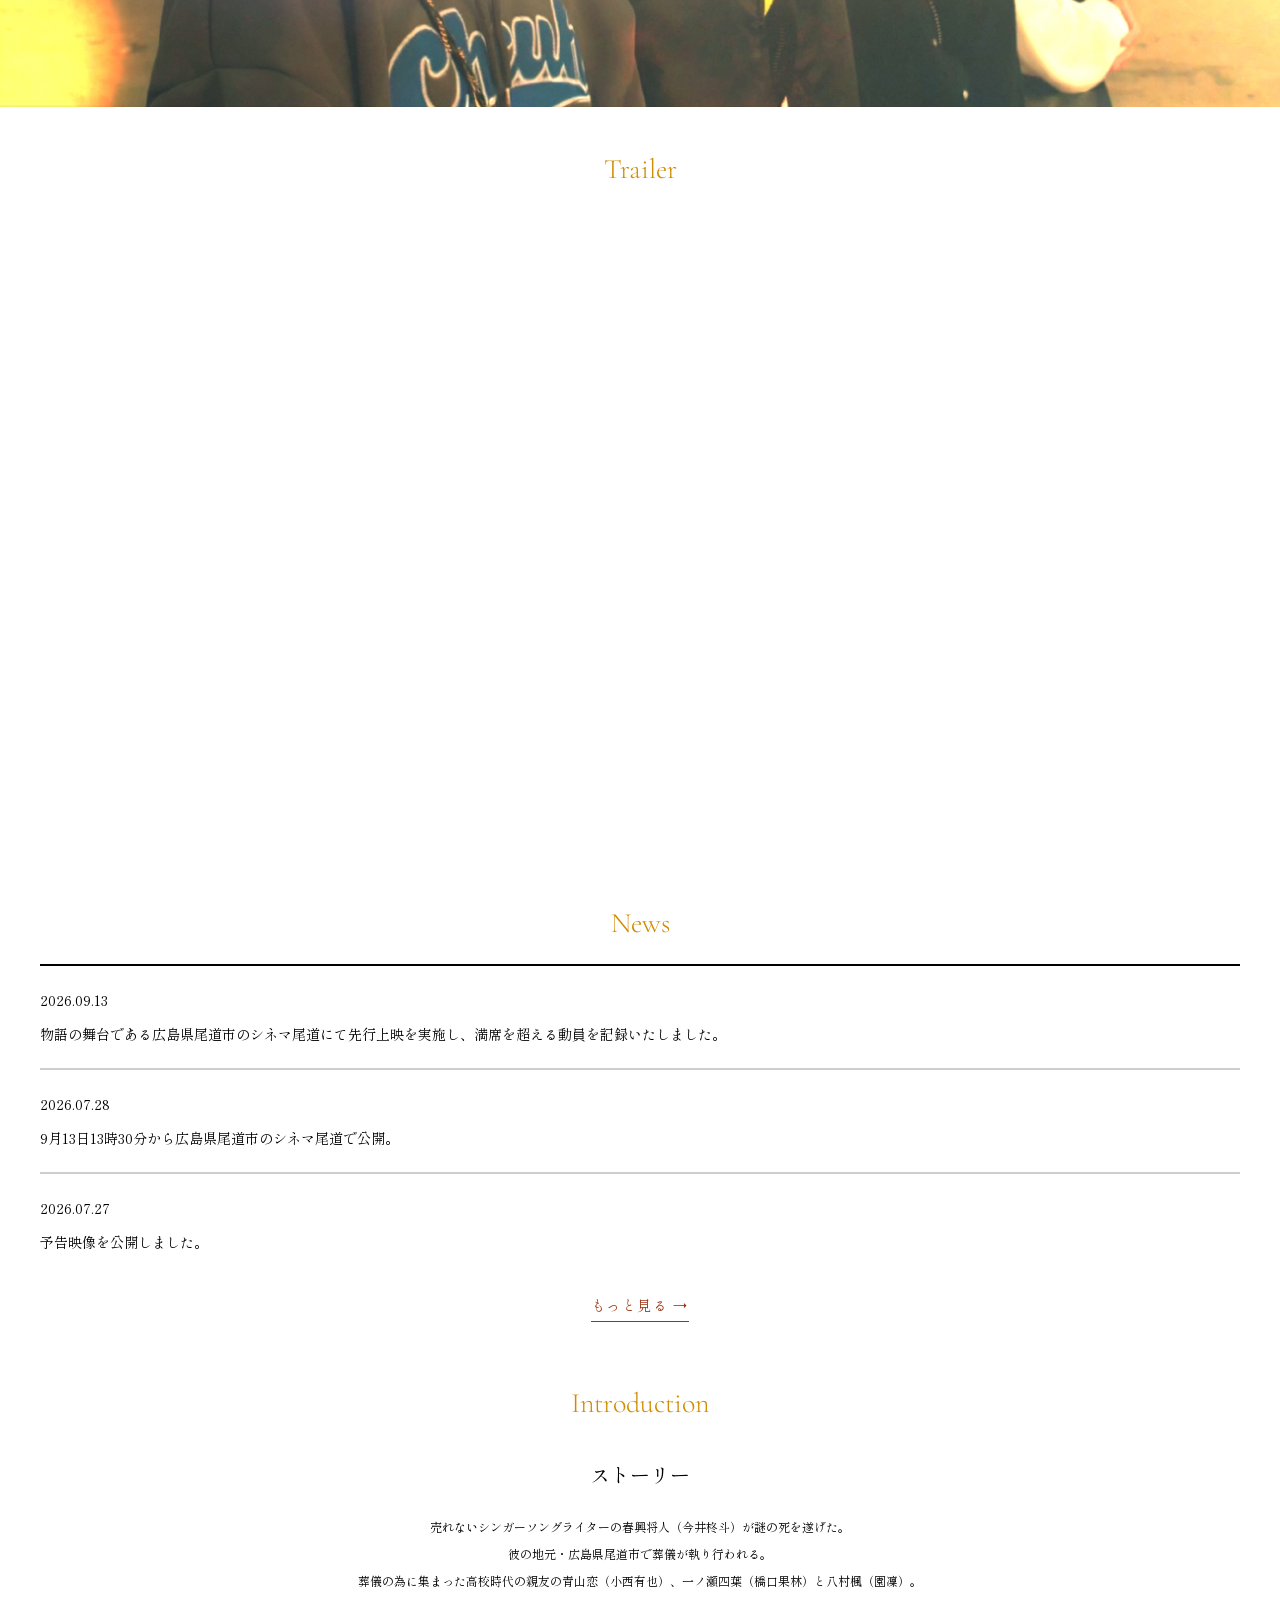
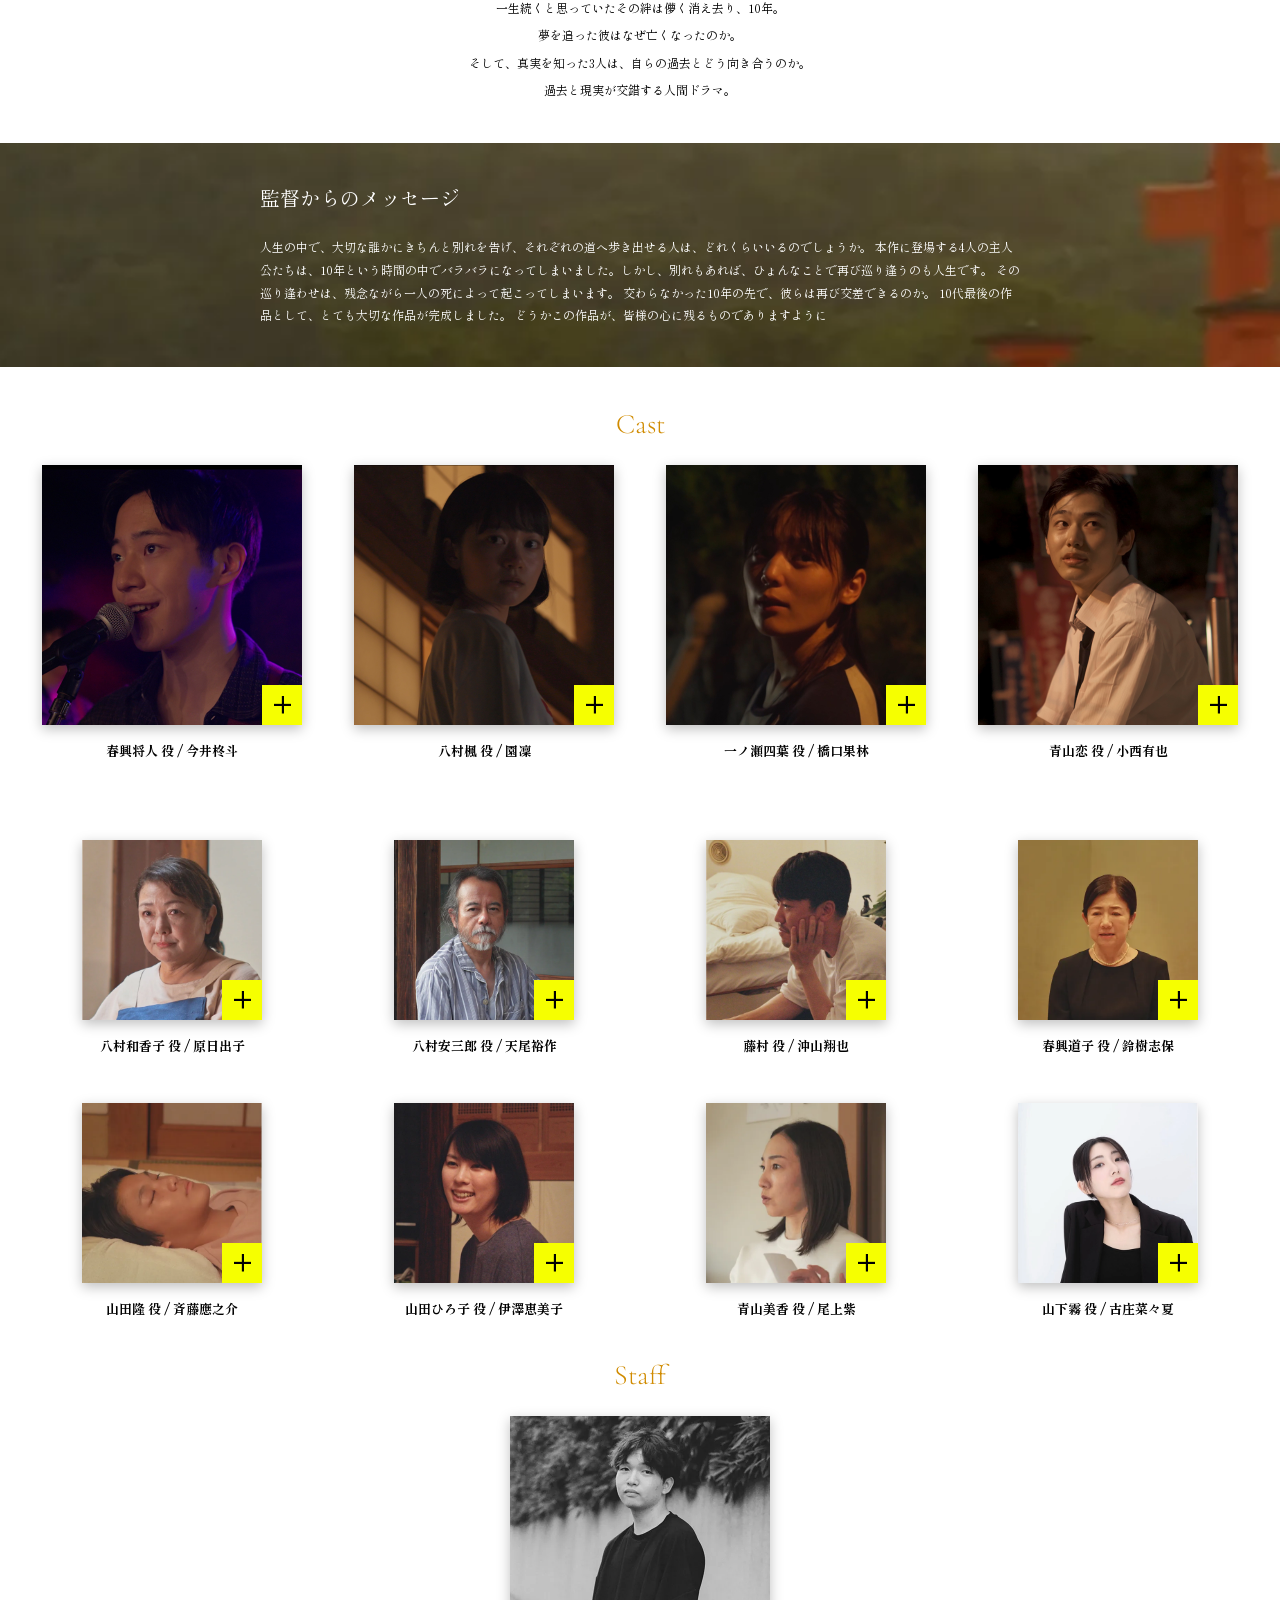
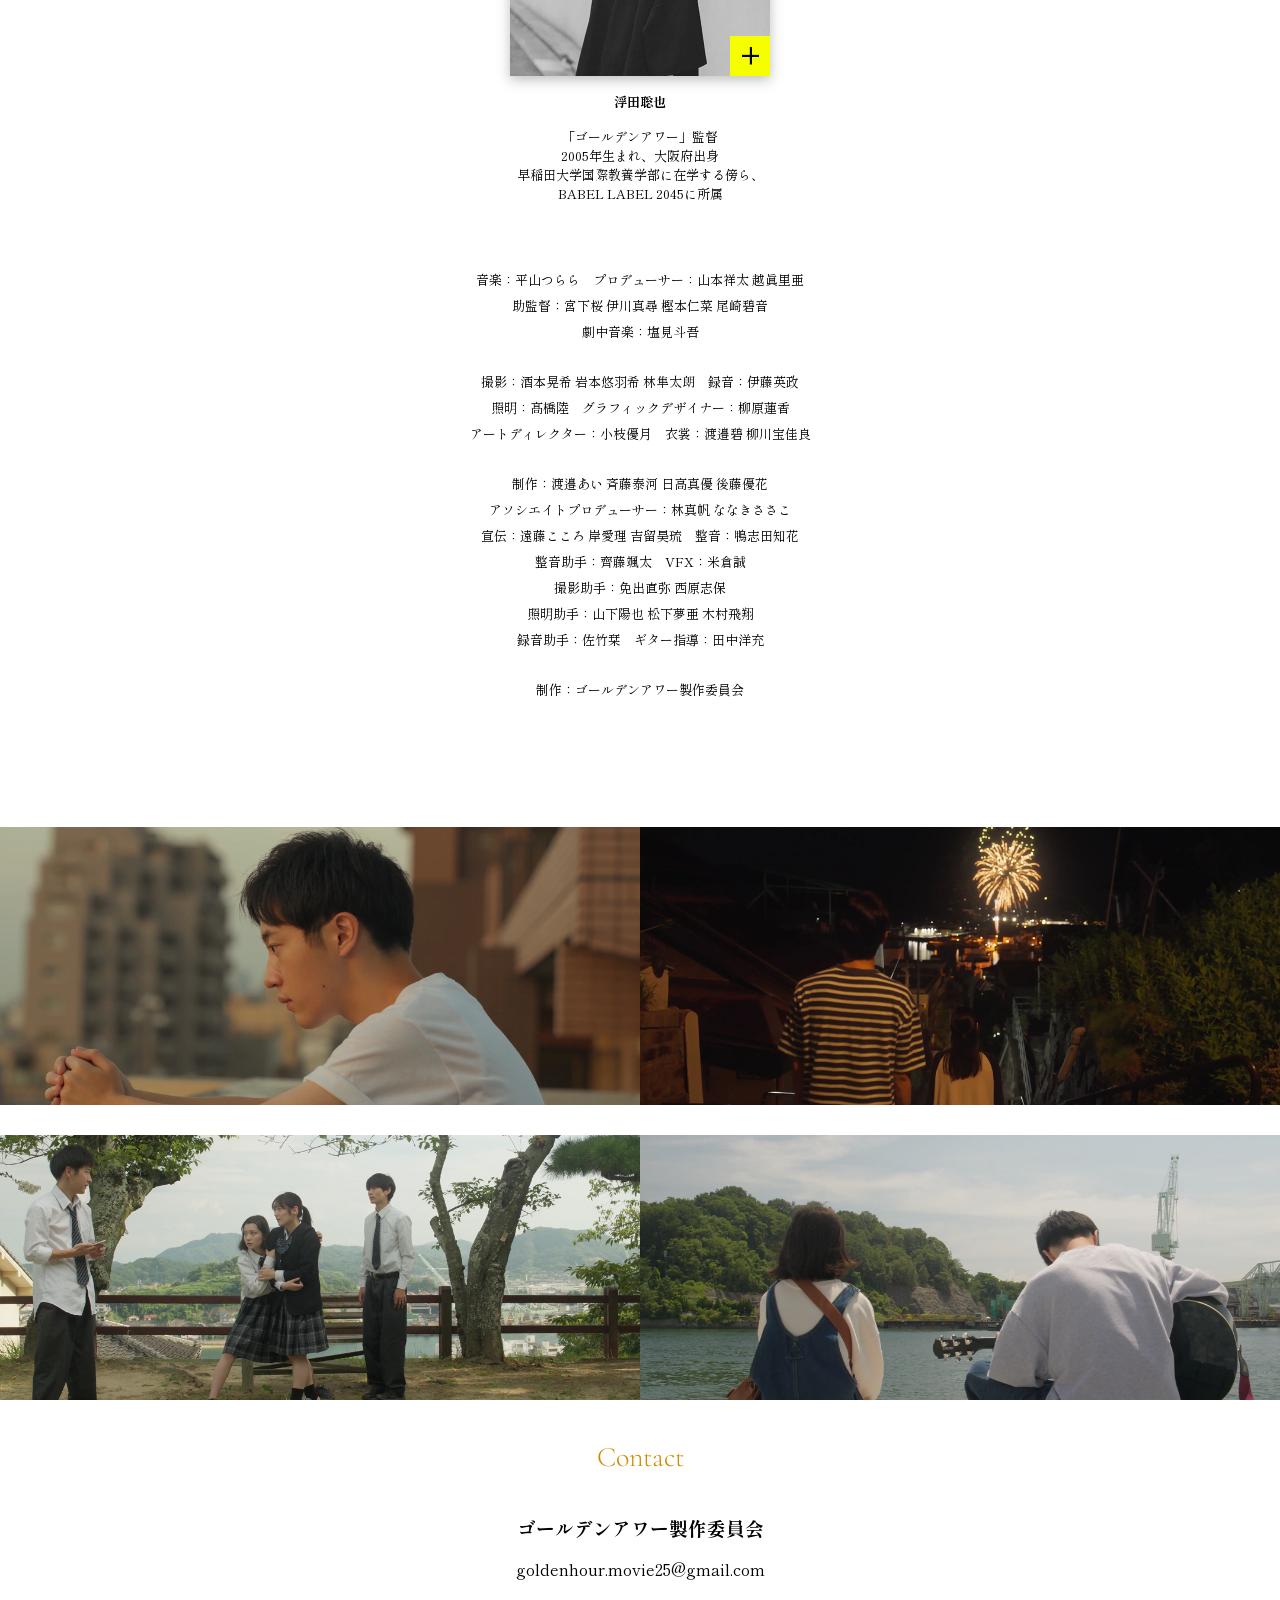
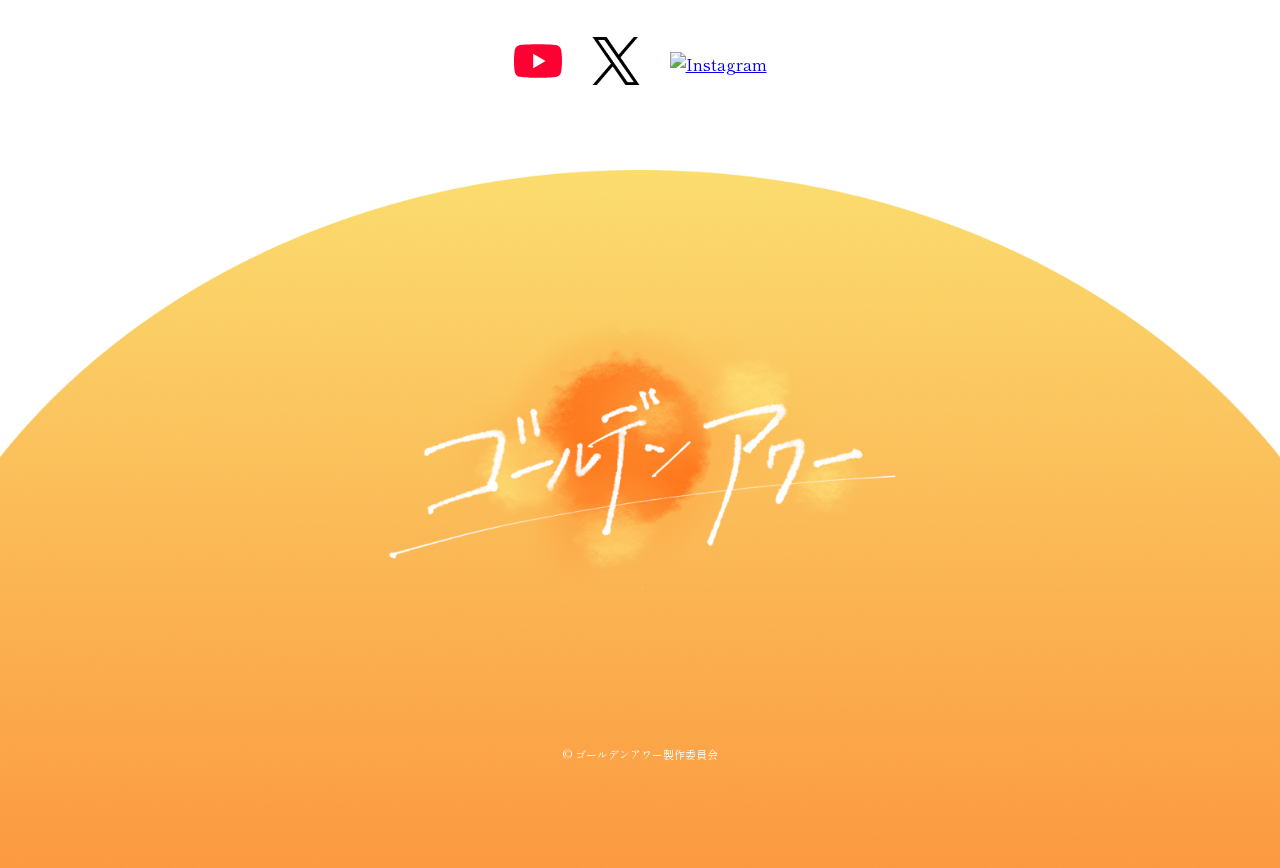
==== commit cf5fa387: "Update news and fix photo animation" ====
--- a/index.html
+++ b/index.html
@@ -232,7 +232,14 @@
         <div class="content_frame">
           <h1 class="fade-up">News</h1>
           <div class="List">
+
             <div class="news-item fade-up">
+              <div class="news-date">2026.09.13</div>
+
+              <p class="news-text">物語の舞台である広島県尾道市のシネマ尾道にて先行上映を実施し、満席を超える動員を記録いたしました。</p>
+            </div>
+
+            <div class="news-item">
               <div class="news-date">2026.07.28</div>
 
               <p class="news-text">9月13日13時30分から広島県尾道市のシネマ尾道で公開。</p>
@@ -256,6 +263,9 @@
               <p class="news-text">予告映像・本ビジュアルを公開しました。</p>
             </div>
           </div>
+          <div class="news-more">
+  <a href="news.html">もっと見る →</a>
+</div>
         </div>
       </div>
     </section>
@@ -292,12 +302,6 @@
         </div>
     </section>
 
-   <section class="booking">
-  <a href="https://peatix.com/event/5115771?fbclid=PAZnRzaATejqdwZG9mAmV4dG4DYWVtAjExAHNydGMGYXBwX2lkDzEyNDAyNDU3NDI4NzQxNAABp53eZr5fRx1L4bxI55y_Y_yzjI5GWXW8tD95OyyYUurnjLwwS_YxOKwIFkzJ_aem_Tij7SvOaxSGz8pAL5gytvw&utm_source=ig&utm_medium=social&utm_content=link_in_bio">
-    <img src="GHimg/booking.png" alt="シネマ上映予約バナー">
-  </a>
-</section>
-
     <section id="Cast">
   <div class="Cast">
     <div class="content_frame">
--- a/style.css
+++ b/style.css
@@ -244,6 +244,28 @@
 
 .news-text {
   margin: 0;
+}
+
+/* News もっと見る */
+
+.news-more {
+  margin-top: 40px;
+  text-align: center;
+}
+
+.news-more a {
+  display: inline-block;
+  color: #9e330f;
+  font-size: 14px;
+  text-decoration: none;
+  letter-spacing: 0.1em;
+  padding-bottom: 6px;
+  border-bottom: 1px solid #9e330f;
+  transition: opacity 0.3s ease;
+}
+
+.news-more a:hover {
+  opacity: 0.6;
 }
 
 .Introduction{
@@ -619,24 +641,24 @@
     flex-shrink: 0;
 }
 
-/* 左方向 */
-@keyframes scroll-left{
-    from{
-        transform: translateX(0);
-    }
-    to{
-        transform: translateX(-300vw);
-    }
-}
-
-/* 右方向 */
-@keyframes scroll-right{
-    from{
-        transform: translateX(-300vw);
-    }
-    to{
-        transform: translateX(0);
-    }
+/* 左へ流れる写真 */
+@keyframes scroll-left {
+  from {
+    transform: translateX(0);
+  }
+  to {
+    transform: translateX(-50%);
+  }
+}
+
+/* 右へ流れる写真 */
+@keyframes scroll-right {
+  from {
+    transform: translateX(-50%);
+  }
+  to {
+    transform: translateX(0);
+  }
 }
 
 .Contact{
@@ -705,7 +727,7 @@
   transform: translateY(0);
 }
 
-.news-item:nth-child(4) {
+#News .news-item:nth-child(n+4) {
   display: none;
 }
 
@@ -829,4 +851,42 @@
     padding-top: 30px;
   }
 
+}
+
+.news-archive {
+  margin-top: 20px;
+}
+
+.pagination {
+  display: flex;
+  justify-content: center;
+  align-items: center;
+  gap: 16px;
+  margin-top: 60px;
+}
+
+.pagination button {
+  border: none;
+  background: none;
+  color: #888;
+
+  font-family: Arial, sans-serif;
+  font-size: 16px;
+  font-weight: 400;
+  font-variant-numeric: lining-nums;
+
+  cursor: pointer;
+  padding: 8px;
+  min-width: 28px;
+  text-align: center;
+}
+
+.pagination button.active {
+  color: #9e330f;
+  border-bottom: 1px solid #9e330f;
+}
+
+.pagination button:disabled {
+  opacity: 0.25;
+  cursor: default;
 }
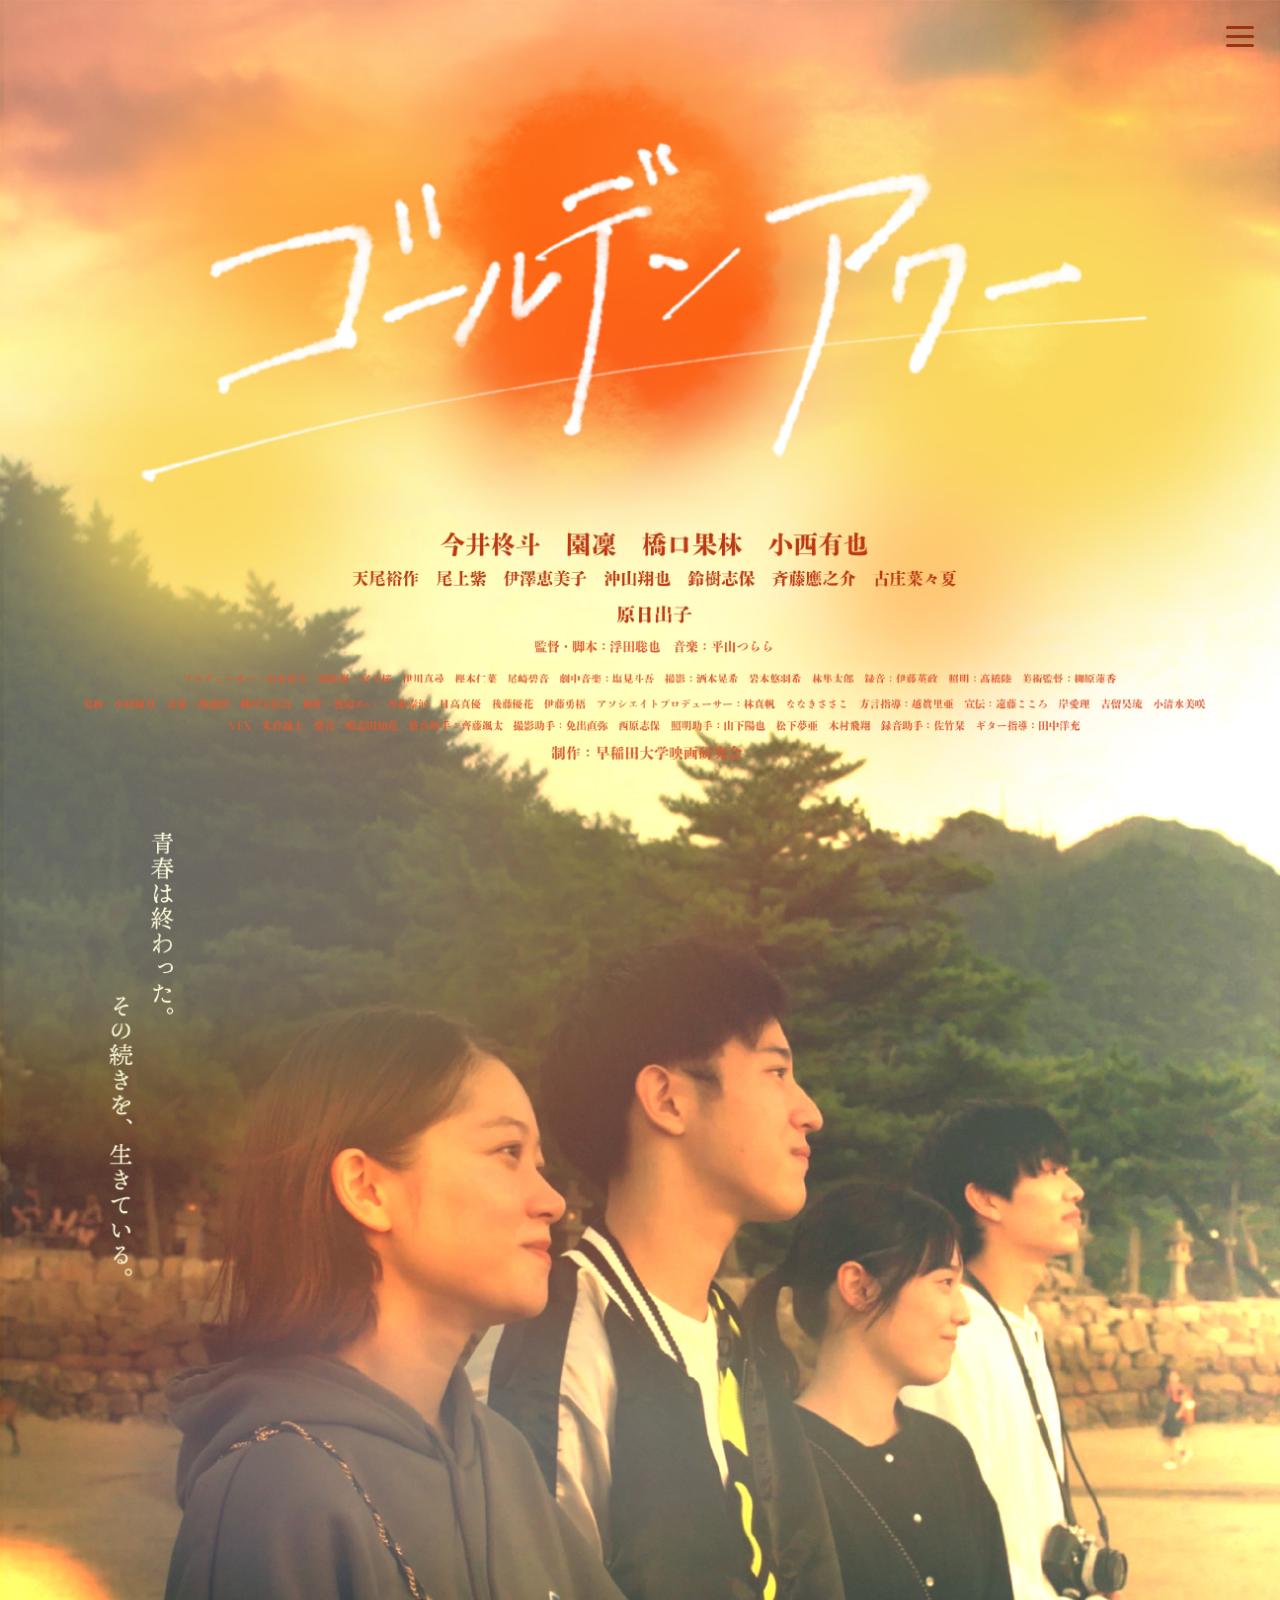
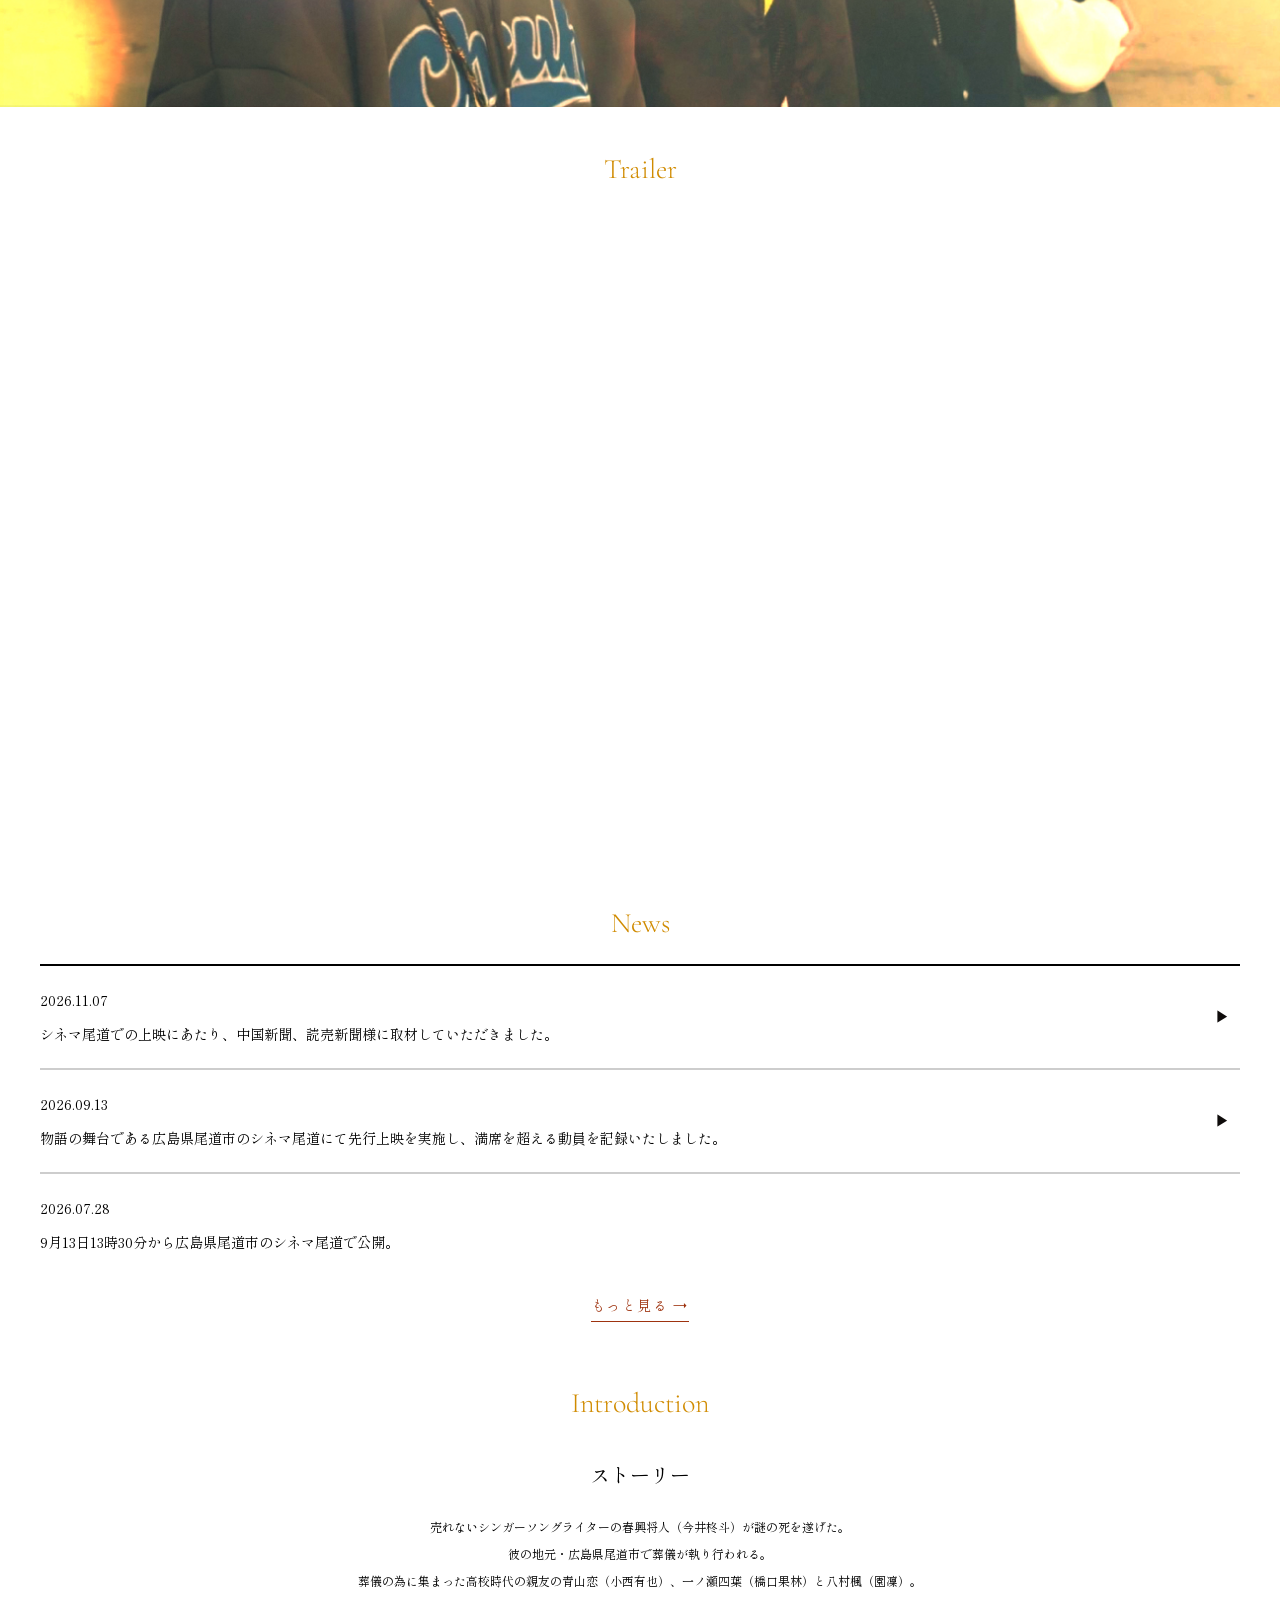
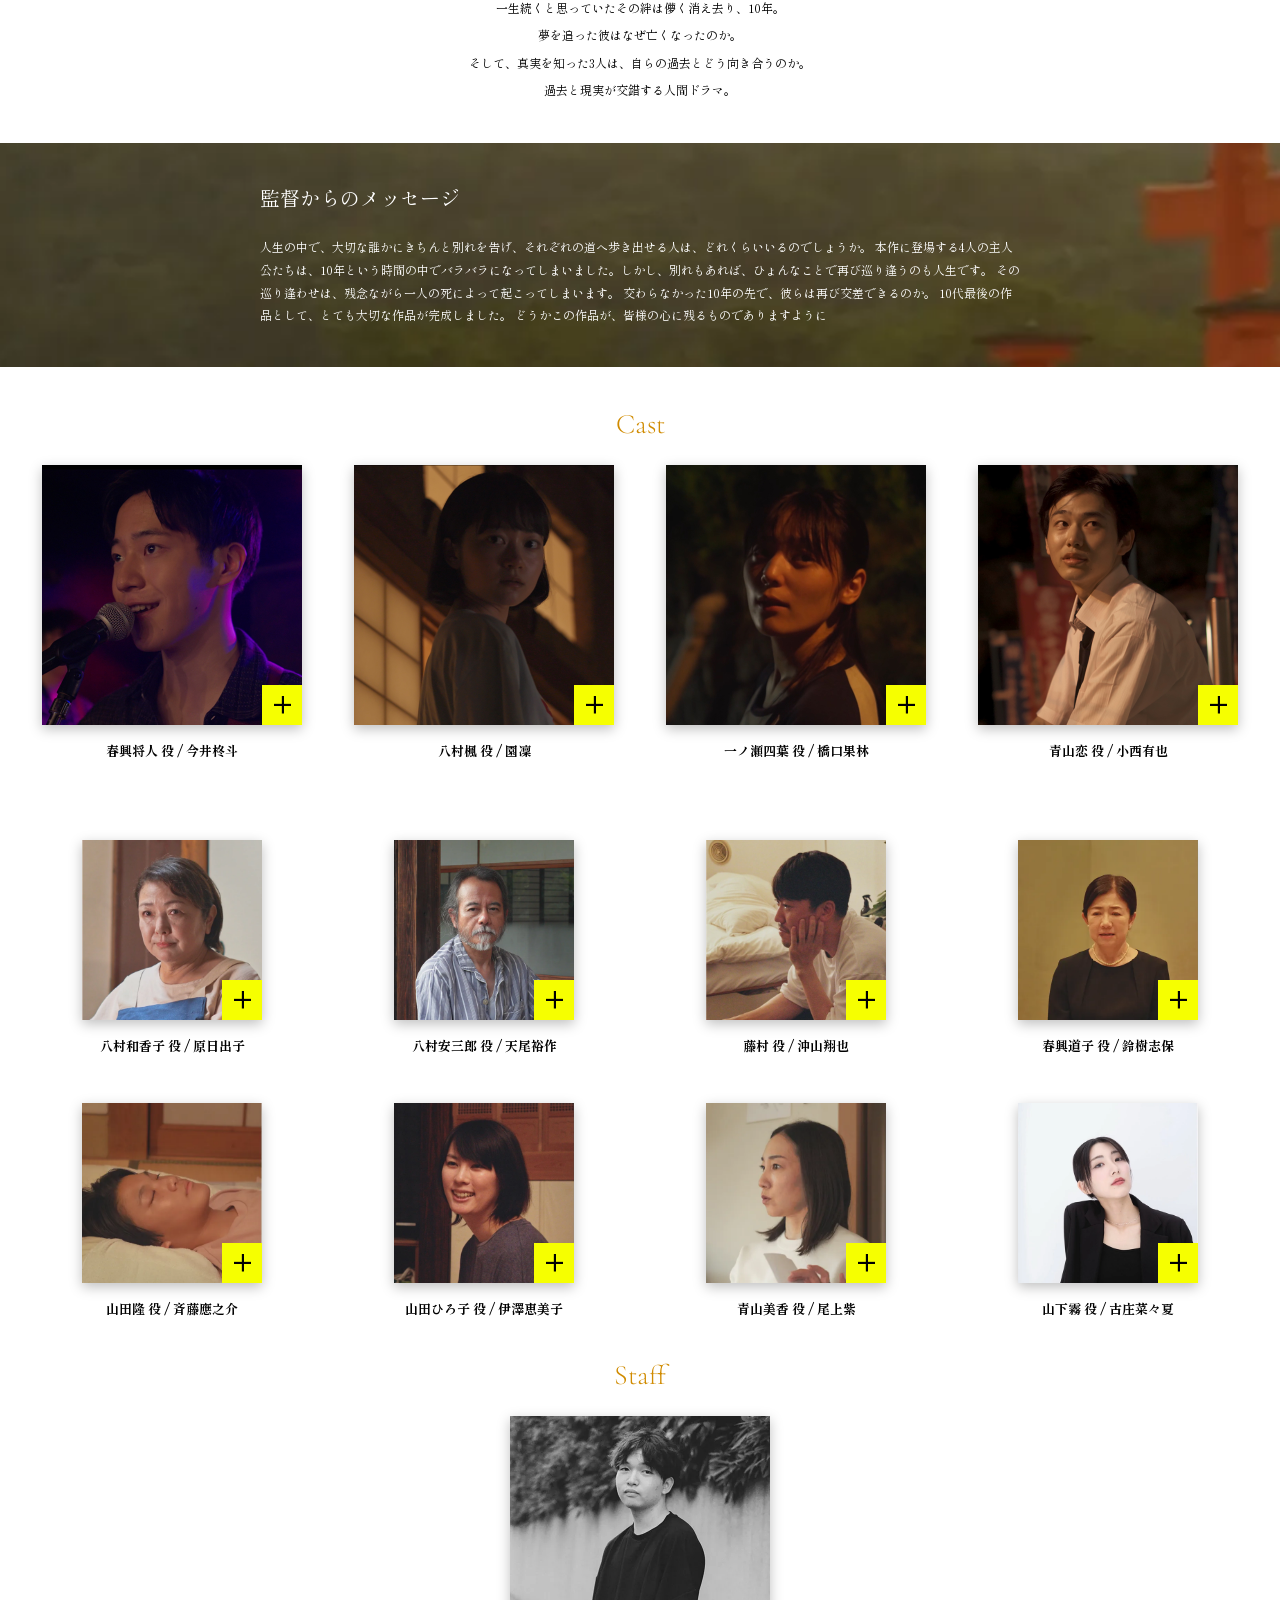
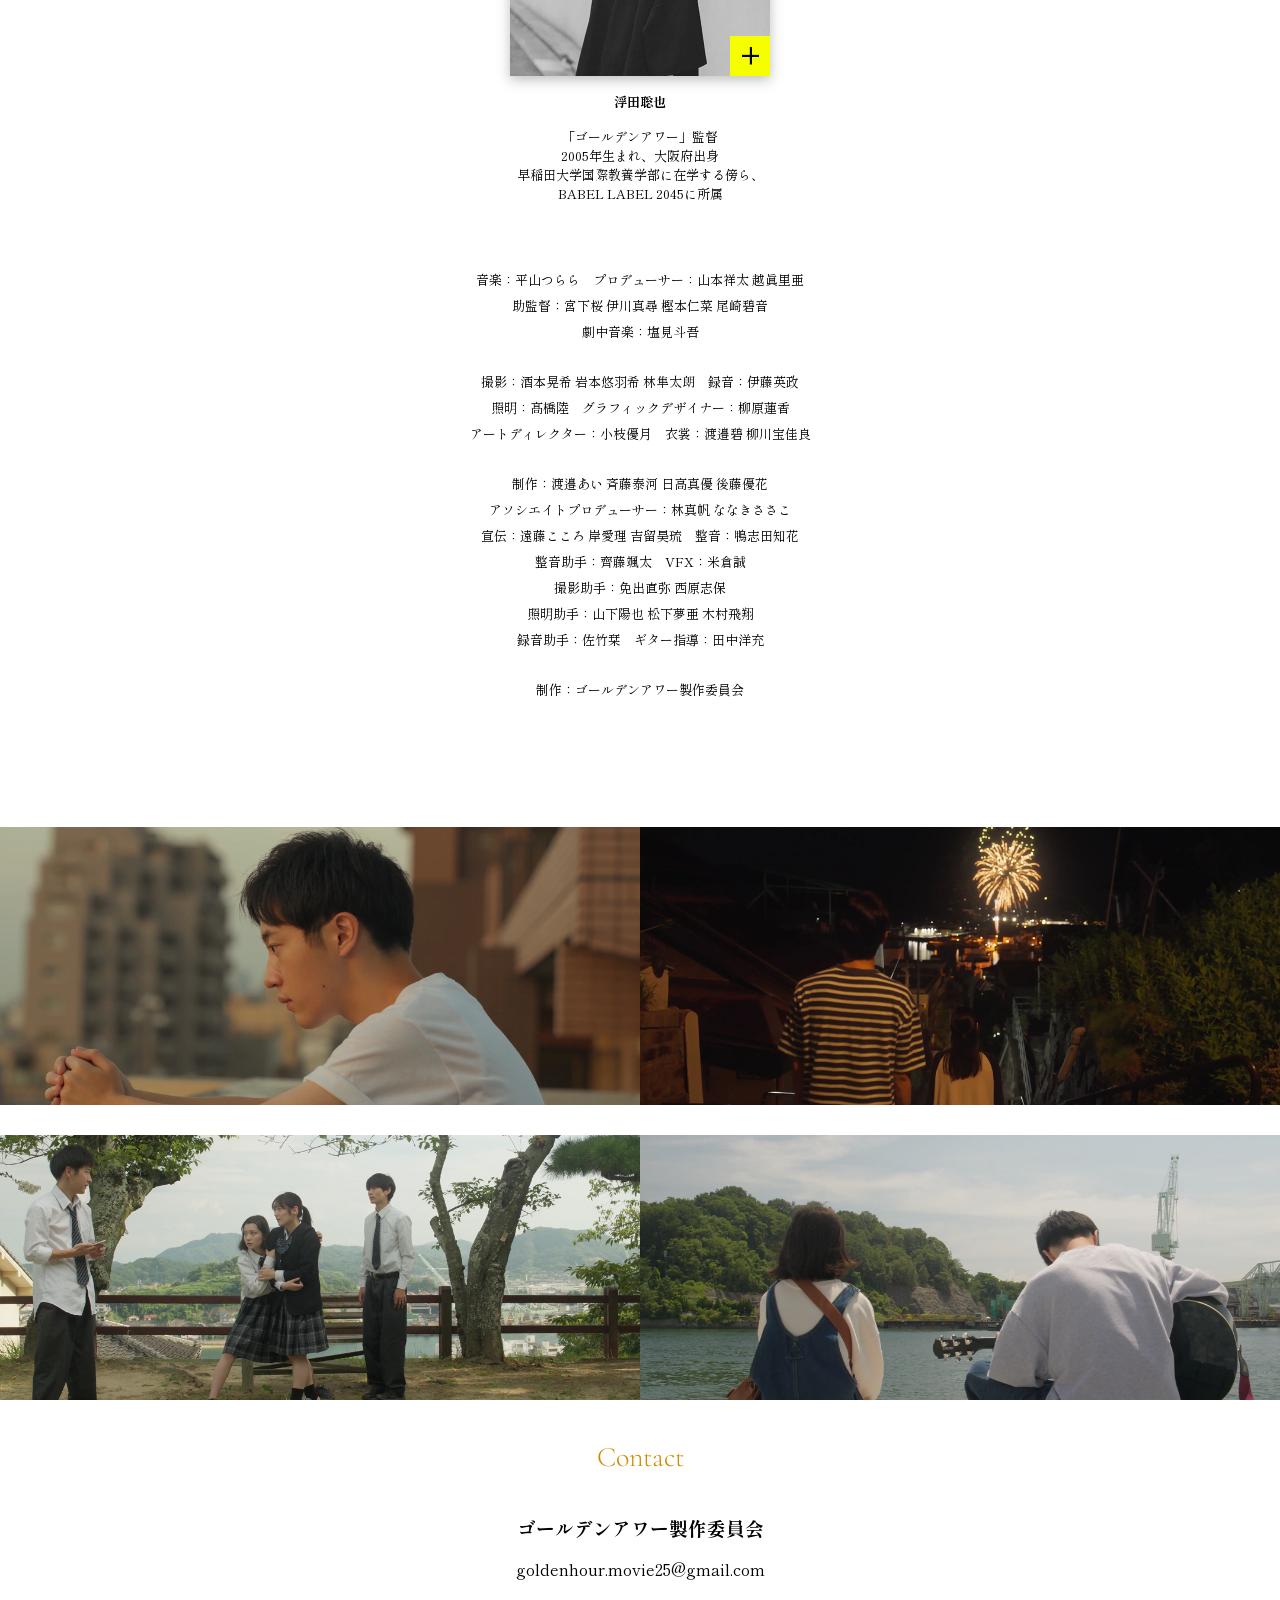
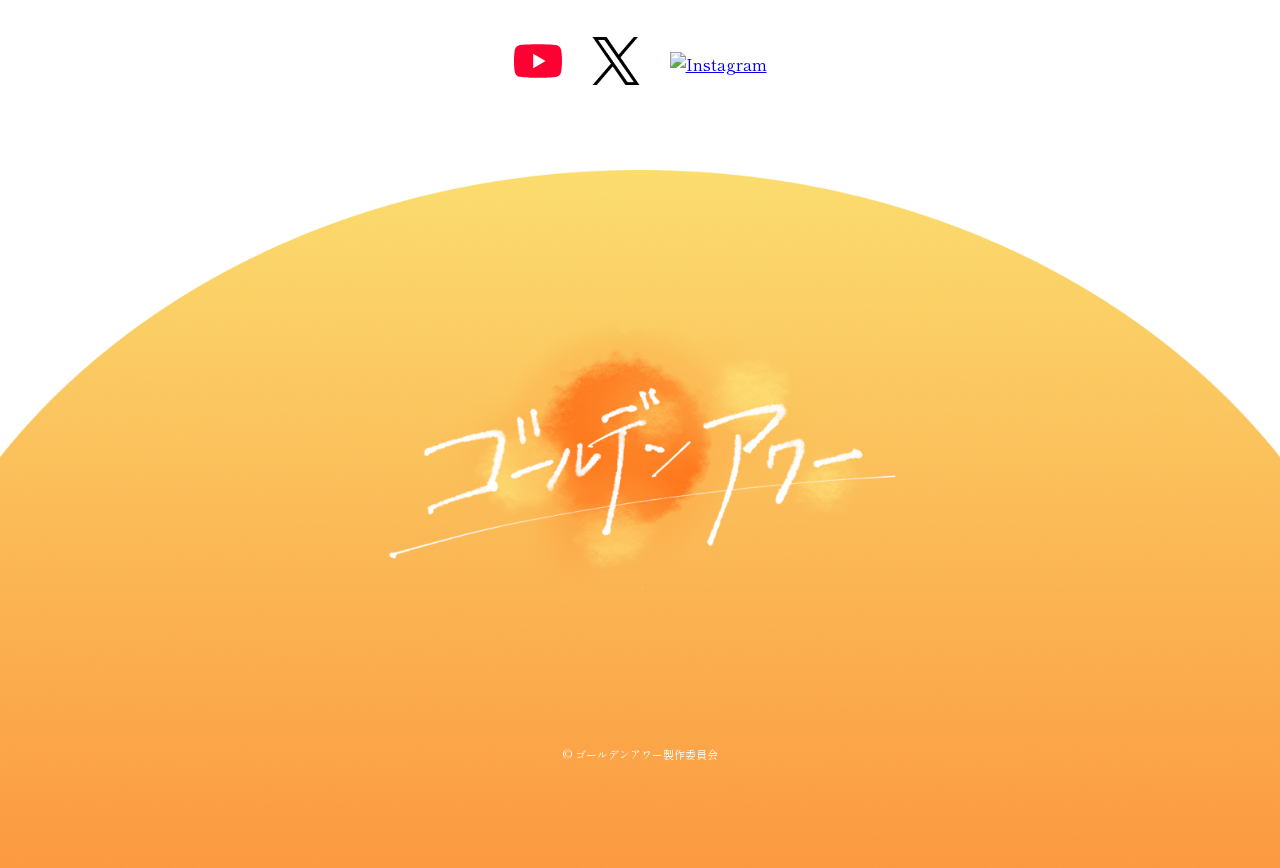
==== commit 2e64a831: "Update news pages and styles" ====
--- a/index.html
+++ b/index.html
@@ -231,38 +231,49 @@
       <div class="News">
         <div class="content_frame">
           <h1 class="fade-up">News</h1>
-          <div class="List">
-
-            <div class="news-item fade-up">
-              <div class="news-date">2026.09.13</div>
-
-              <p class="news-text">物語の舞台である広島県尾道市のシネマ尾道にて先行上映を実施し、満席を超える動員を記録いたしました。</p>
-            </div>
-
-            <div class="news-item">
-              <div class="news-date">2026.07.28</div>
-
-              <p class="news-text">9月13日13時30分から広島県尾道市のシネマ尾道で公開。</p>
-            </div>
-
-            <div class="news-item">
-              <div class="news-date">2026.07.27</div>
-
-              <p class="news-text">予告映像を公開しました。</p>
-            </div>
-
-            <div class="news-item">
-              <div class="news-date">2026.03.08</div>
-
-              <p class="news-text">完成披露試写会を行いました。</p>
-            </div>
-
-            <div class="news-item">
-              <div class="news-date">2026.07.14</div>
-
-              <p class="news-text">予告映像・本ビジュアルを公開しました。</p>
-            </div>
-          </div>
+          
+<div class="List">
+
+  <div class="news-item fade-up">
+    <div class="news-date">2026.11.07</div>
+    <p class="news-text">
+      <a href="news-detail.html?id=press">
+        シネマ尾道での上映にあたり、中国新聞、読売新聞様に取材していただきました。
+      </a>
+    </p>
+  </div>
+
+  <div class="news-item fade-up">
+    <div class="news-date">2026.09.13</div>
+    <p class="news-text">
+      <a href="news-detail.html?id=onomichi">
+        物語の舞台である広島県尾道市のシネマ尾道にて先行上映を実施し、満席を超える動員を記録いたしました。
+      </a>
+    </p>
+  </div>
+
+  <div class="news-item">
+    <div class="news-date">2026.07.28</div>
+    <p class="news-text">9月13日13時30分から広島県尾道市のシネマ尾道で公開。</p>
+  </div>
+
+  <div class="news-item">
+    <div class="news-date">2026.07.27</div>
+    <p class="news-text">予告映像を公開しました。</p>
+  </div>
+
+  <div class="news-item">
+    <div class="news-date">2026.07.14</div>
+    <p class="news-text">予告映像・本ビジュアルを公開しました。</p>
+  </div>
+
+  <div class="news-item">
+    <div class="news-date">2026.03.08</div>
+    <p class="news-text">完成披露試写会を行いました。</p>
+  </div>
+
+</div>
+
           <div class="news-more">
   <a href="news.html">もっと見る →</a>
 </div>
--- a/style.css
+++ b/style.css
@@ -1,4 +1,3 @@
-html,
 * {
   padding: 0;
   margin: 0;
@@ -10,17 +9,16 @@
 }
 
 body {
-  /* 英字 */
-  font-family: "Cormorant Infant", serif;
-
-  /* 日本語 */
+  /* 元のCSSで有効になっていたフォント */
   font-family: "Shippori Mincho", serif;
 }
 
-h1{
-    font-size: 28px;
-    font-family: "Cormorant Garamond", serif;
-    font-weight: 200;
+h1 {
+  font-size: 28px;
+  font-family: "Cormorant Garamond", serif;
+  font-weight: 200;
+  text-align: center;
+  color: #d08b00;
 }
 
 h2{
@@ -136,16 +134,34 @@
   display: flex;
   justify-content: center;
 
+  /* 背景だけを独立させ、文字の登場アニメーションを維持 */
+  isolation: isolate;
+
+  transform: translateY(-100%);
+  transition: transform 1.15s cubic-bezier(.77,0,.175,1);
+
+  z-index: 1100;
+}
+
+
+/* 降りてくる動きに合わせて背景を徐々に表示 */
+.menu::before {
+  content: "";
+  position: absolute;
+  inset: 0;
+  z-index: -1;
+  pointer-events: none;
   background: linear-gradient(
     to bottom,
-    rgba(255,202,96) 0%,
-    rgba(255, 255, 255, 1) 80%
+    rgb(255, 202, 96) 0%,
+    rgb(255, 255, 255) 80%
   );
-
-  transform: translateY(-100%);
-  transition: transform .8s cubic-bezier(.77,0,.175,1);
-
-  z-index: 1100;
+  opacity: 0;
+  transition: opacity 1.15s cubic-bezier(0.22, 1, 0.36, 1);
+}
+
+.menu.active::before {
+  opacity: 1;
 }
 
 .menu-content{
@@ -154,8 +170,12 @@
   align-items: center;
 }
 
-.menu-logo{
+.menu-logo {
   margin-bottom: -20px;
+  opacity: 0;
+  transform: translateY(25px);
+  transition: opacity 0.8s ease,
+    transform 0.8s cubic-bezier(0.22, 1, 0.36, 1);
 }
 
 .menu-logo img{
@@ -177,6 +197,12 @@
 
 .menu li {
   margin: 28px 0;
+  opacity: 0;
+  transform: translateY(25px);
+  filter: blur(5px);
+  transition: opacity 0.75s ease,
+    transform 0.75s cubic-bezier(0.22, 1, 0.36, 1),
+    filter 0.75s ease;
 }
 
 .menu a {
@@ -184,6 +210,9 @@
   color: #9e330f;
   font-size: 24px;
   letter-spacing: 0.08em;
+  display: inline-block;
+  transition: opacity 0.3s ease,
+    transform 0.4s cubic-bezier(0.22, 1, 0.36, 1);
 }
 
 .fv img {
@@ -192,11 +221,6 @@
 
 .Trailer{
     padding: 40px 0 0 0;
-}
-
-h1{
-    text-align: center;
-    color: #d08b00;
 }
 
 .Youtube {
@@ -393,10 +417,6 @@
 
 .modal .profile-modal{
     position: relative;
-    display: flex;
-    flex-direction: column;
-    align-items: center;
-    gap: 16px;
 }
 
 .close{
@@ -480,98 +500,62 @@
     gap: 64px;
 }
 
-.profile-card .picture.cast1 {
-  background-image: url("GHimg/masato.jpg");
-}
-
-.profile-card .picture.cast2 {
-  background-image: url("GHimg/sono.jpg");
-}
-
-.profile-card .picture.cast3 {
-  background-image: url("GHimg/hashiguti.jpg");
-}
-
-.profile-card .picture.cast4 {
-  background-image: url("GHimg/konishi.jpg");
-}
-
-.profile-card .picture.cast5 {
-  background-image: url("GHimg/Hara.webp");
-}
-
-.profile-card .picture.cast6 {
-  background-image: url("GHimg/Furusyou.webp");
-}
-
-.profile-card .picture.cast7 {
-  background-image: url("GHimg/Okiyama.webp");
-}
-
-.profile-card .picture.cast8 {
-  background-image: url("GHimg/Suzuki.webp");
-}
-
-.profile-card .picture.cast9 {
-  background-image: url("GHimg/Saitou.webp");
-}
-
-.profile-card .picture.cast10 {
-  background-image: url("GHimg/Izawa.webp");
-}
-
-.profile-card .picture.cast11 {
-  background-image: url("GHimg/Onoue.webp");
-}
-
-.profile-card .picture.cast12 {
-  background-image: url("GHimg/amao.jpg");
-}
-
+.profile-card .picture.cast1,
 .profile-modal .picture02.cast1 {
   background-image: url("GHimg/masato.jpg");
 }
 
+.profile-card .picture.cast2,
 .profile-modal .picture02.cast2 {
   background-image: url("GHimg/sono.jpg");
 }
 
+.profile-card .picture.cast3,
 .profile-modal .picture02.cast3 {
   background-image: url("GHimg/hashiguti.jpg");
 }
 
+.profile-card .picture.cast4,
 .profile-modal .picture02.cast4 {
   background-image: url("GHimg/konishi.jpg");
 }
 
+.profile-card .picture.cast5,
 .profile-modal .picture02.cast5 {
   background-image: url("GHimg/Hara.webp");
 }
 
+.profile-card .picture.cast6,
 .profile-modal .picture02.cast6 {
   background-image: url("GHimg/Furusyou.webp");
 }
 
+.profile-card .picture.cast7,
 .profile-modal .picture02.cast7 {
   background-image: url("GHimg/Okiyama.webp");
 }
 
+.profile-card .picture.cast8,
 .profile-modal .picture02.cast8 {
   background-image: url("GHimg/Suzuki.webp");
 }
 
+.profile-card .picture.cast9,
 .profile-modal .picture02.cast9 {
   background-image: url("GHimg/Saitou.webp");
 }
 
+.profile-card .picture.cast10,
 .profile-modal .picture02.cast10 {
   background-image: url("GHimg/Izawa.webp");
 }
 
+.profile-card .picture.cast11,
 .profile-modal .picture02.cast11 {
   background-image: url("GHimg/Onoue.webp");
 }
 
+.profile-card .picture.cast12,
 .profile-modal .picture02.cast12 {
   background-image: url("GHimg/amao.jpg");
 }
@@ -769,7 +753,6 @@
   margin-bottom: 24px;
 }
 
-
 @media (max-width: 899px) {
   .staff-credit {
     padding: 0 20px;
@@ -777,10 +760,8 @@
 
   .staff-credit p {
     font-size: 10px;
-    line-height: 2;
-  }
-}
-
+  }
+}
 
 @media (min-width: 900px){
 
@@ -810,7 +791,6 @@
     margin: 0 auto;
   }
 
-
   /* 残り8人 */
   .profile-list.grid{
     display: grid;
@@ -832,11 +812,6 @@
     max-width: 180px;
   }
 
-  /* PCでは説明文も表示する場合 */
-  .profile-list.grid .profile-card p{
-    display: none;
-  }
-
   .Move_photo {
     padding-top: 100px;
   }
@@ -889,4 +864,166 @@
 .pagination button:disabled {
   opacity: 0.25;
   cursor: default;
-}+}
+
+/* ニュース一覧のリンク */
+.news-text a {
+  color: inherit;
+  text-decoration: none;
+  transition: opacity 0.3s ease;
+  display: flex;
+  align-items: center;
+  justify-content: space-between;
+  gap: 20px;
+}
+
+.news-text a:hover {
+  opacity: 0.7;
+}
+
+/* ニュース詳細ページ */
+.news-detail {
+  padding: 80px 0 100px;
+  min-height: 100vh;
+}
+
+.news-detail article {
+  max-width: 800px;
+  margin: 60px auto 0;
+}
+
+.news-detail-date {
+  font-size: 14px;
+  color: #777;
+  margin-bottom: 24px;
+}
+
+.news-detail-title {
+  font-size: 22px;
+  font-weight: 500;
+  line-height: 1.8;
+  padding-bottom: 30px;
+  border-bottom: 1px solid #cdcdcd;
+}
+
+.news-detail-body {
+  margin-top: 40px;
+}
+
+.news-detail-body p {
+  font-size: 14px;
+  line-height: 2.2;
+  margin-bottom: 24px;
+}
+
+.news-detail-body a {
+  color: #9e330f;
+  text-decoration: underline;
+  text-underline-offset: 4px;
+}
+
+.news-detail-body a:hover {
+  opacity: 0.6;
+}
+
+@media (max-width: 899px) {
+  .news-detail {
+    padding: 70px 0 80px;
+  }
+
+  .news-detail article {
+    margin-top: 40px;
+  }
+
+  .news-detail-title {
+    font-size: 18px;
+  }
+}
+
+/* ニュース全体を基準にする */
+.news-item:has(.news-text a) {
+  position: relative;
+  padding-right: 40px;
+}
+
+/* 矢印を日付＋本文の中央に配置 */
+.news-item:has(.news-text a)::after {
+  content: "▶︎";
+  position: absolute;
+  right: 10px;
+  top: calc(50% + 12px);
+  transform: translateY(-50%);
+  color: #0e0b0a;
+  font-family: Arial, sans-serif;
+  font-size: 15px;
+  pointer-events: none;
+}
+
+/* ニュース詳細ページの戻るリンク */
+.news-detail-links {
+  display: flex;
+  flex-direction: column;
+  align-items: center;
+  gap: 20px;
+}
+
+.menu.active .menu-logo {
+  opacity: 1;
+  transform: translateY(0);
+  transition-delay: 0.45s;
+}
+
+.menu.active li {
+  opacity: 1;
+  transform: translateY(0);
+  filter: blur(0);
+}
+
+/* 文字を順番に出す */
+.menu.active li:nth-child(1) {
+  transition-delay: 0.5s;
+}
+
+.menu.active li:nth-child(2) {
+  transition-delay: 0.58s;
+}
+
+.menu.active li:nth-child(3) {
+  transition-delay: 0.66s;
+}
+
+.menu.active li:nth-child(4) {
+  transition-delay: 0.74s;
+}
+
+.menu.active li:nth-child(5) {
+  transition-delay: 0.82s;
+}
+
+.menu.active li:nth-child(6) {
+  transition-delay: 0.9s;
+}
+
+/* 閉じるときはすぐに文字を消す */
+.menu:not(.active) .menu-logo,
+.menu:not(.active) li {
+  transition-delay: 0s;
+}
+
+.menu a:hover {
+  opacity: 0.65;
+  transform: translateX(6px);
+}
+
+@media (prefers-reduced-motion: reduce) {
+  .menu,
+  .menu::before,
+  .menu-logo,
+  .menu li,
+  .menu a {
+    animation: none !important;
+    transition-duration: 0.01ms !important;
+    transition-delay: 0ms !important;
+    filter: none;
+  }
+}
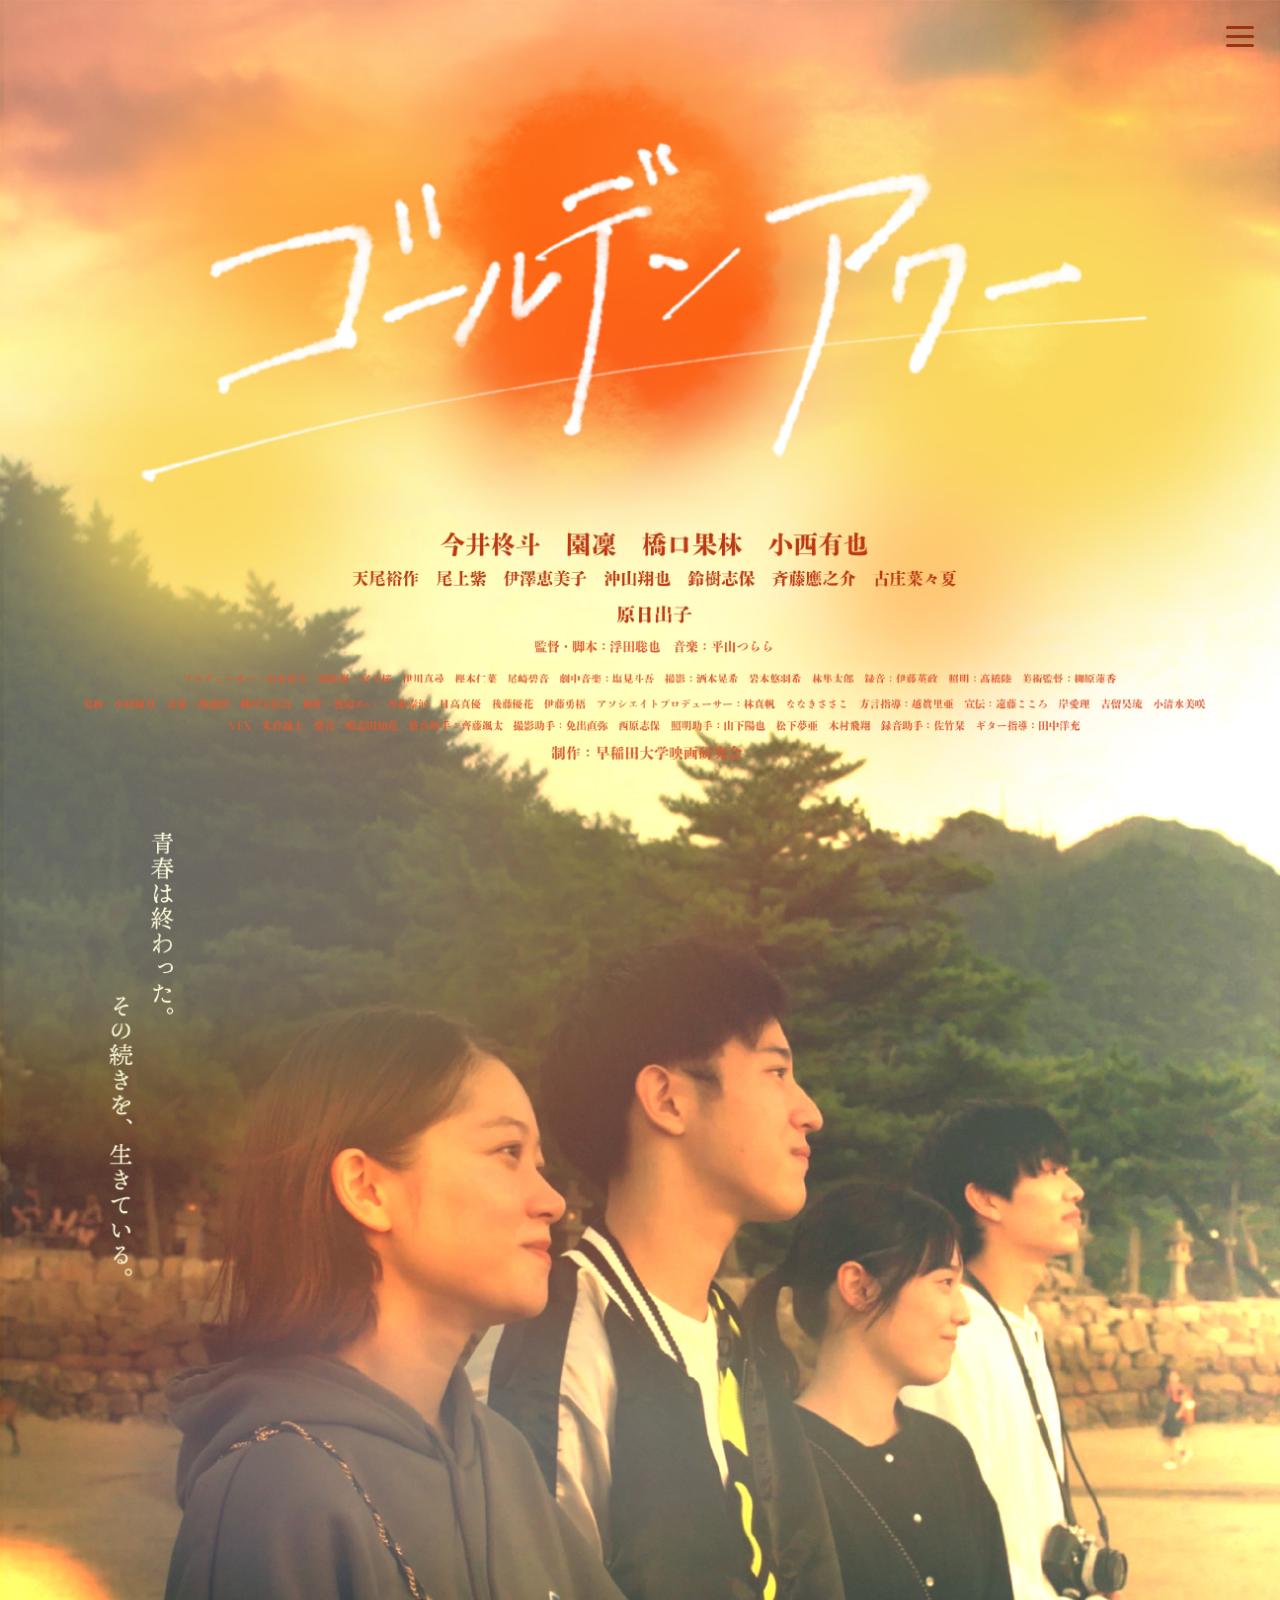
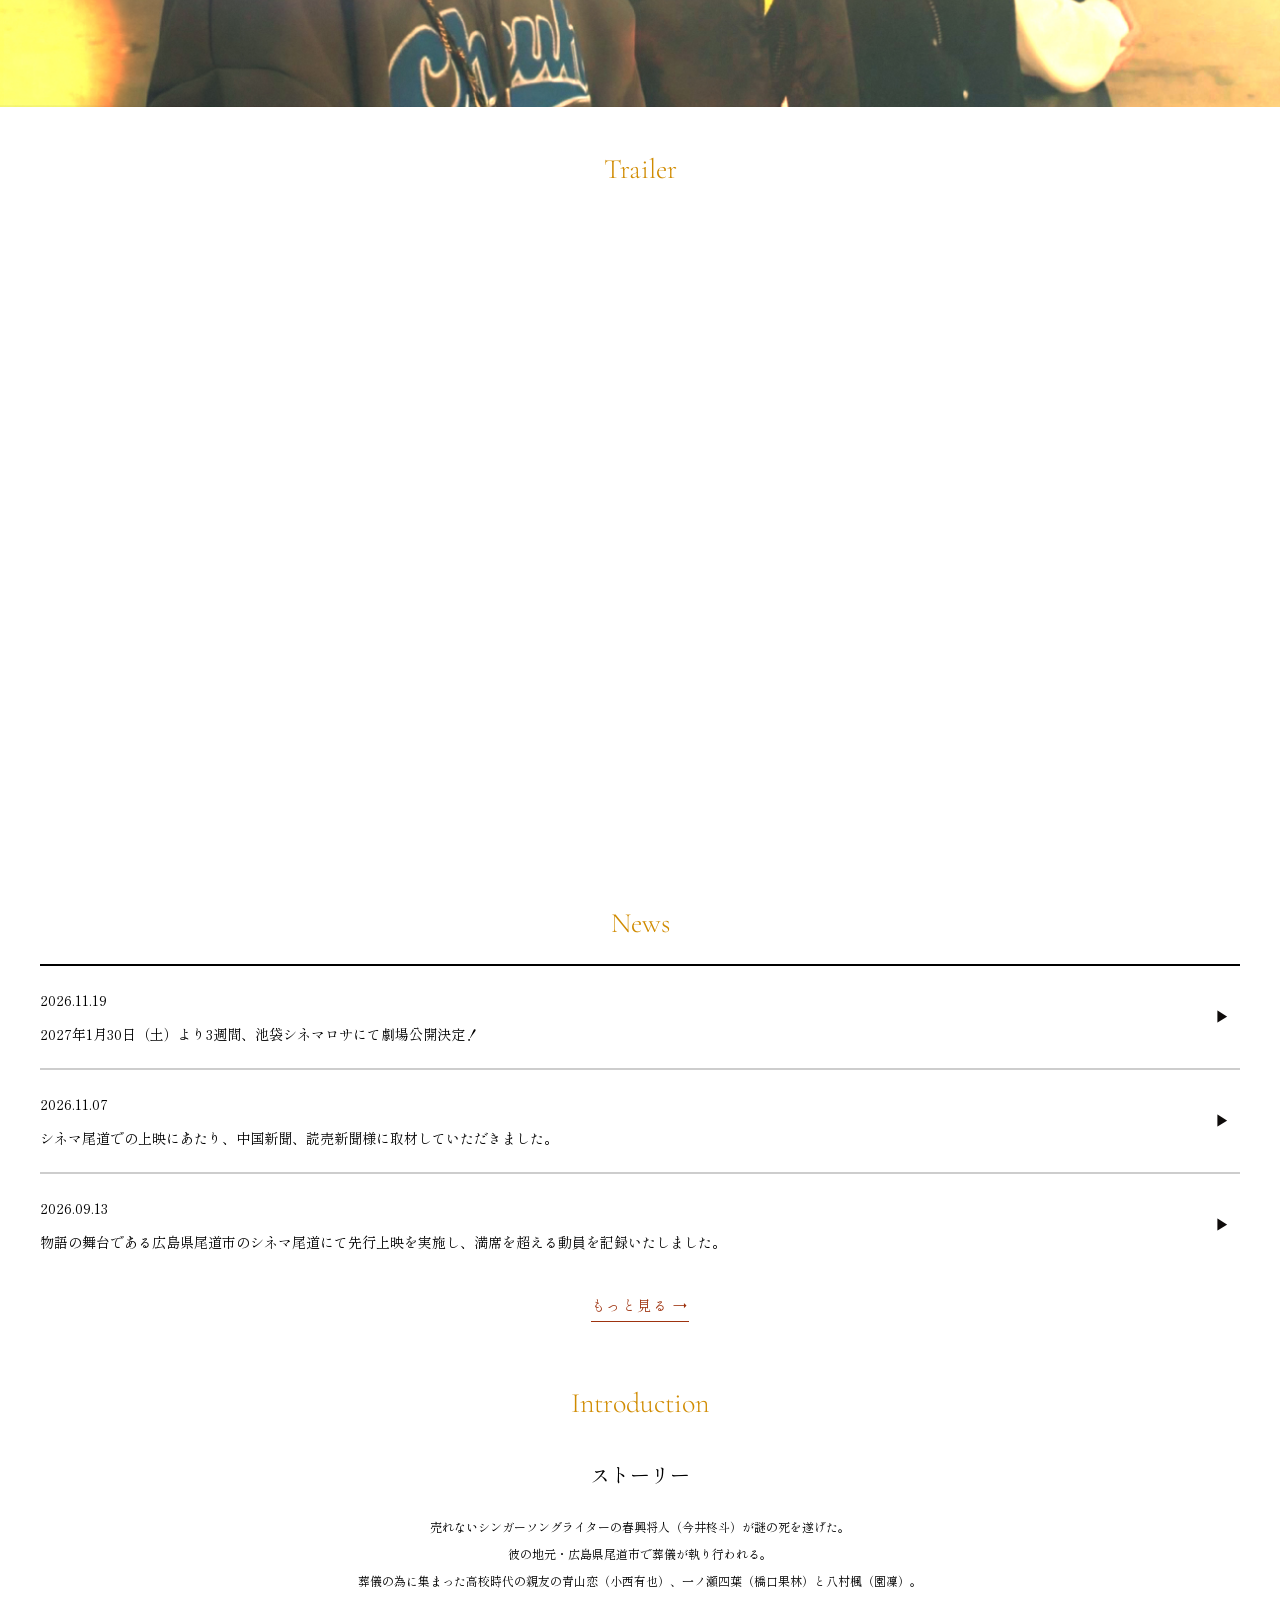
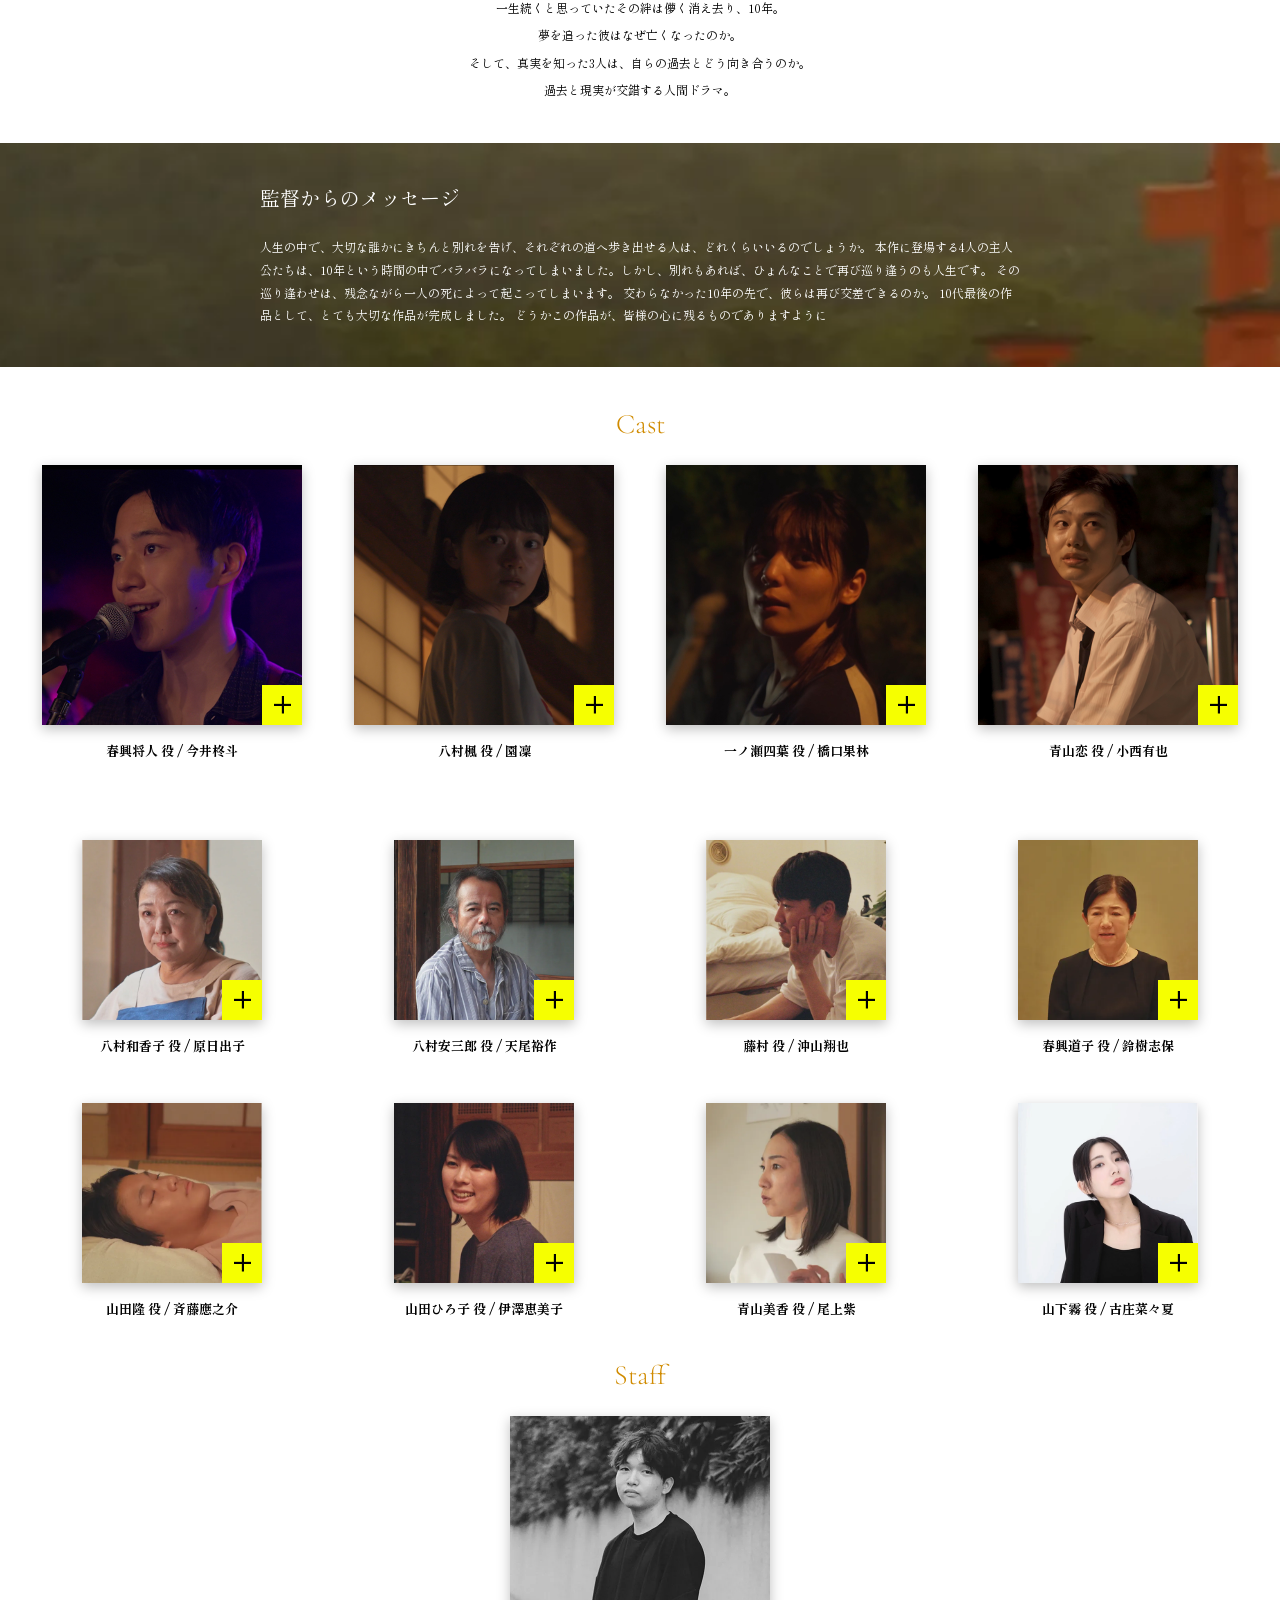
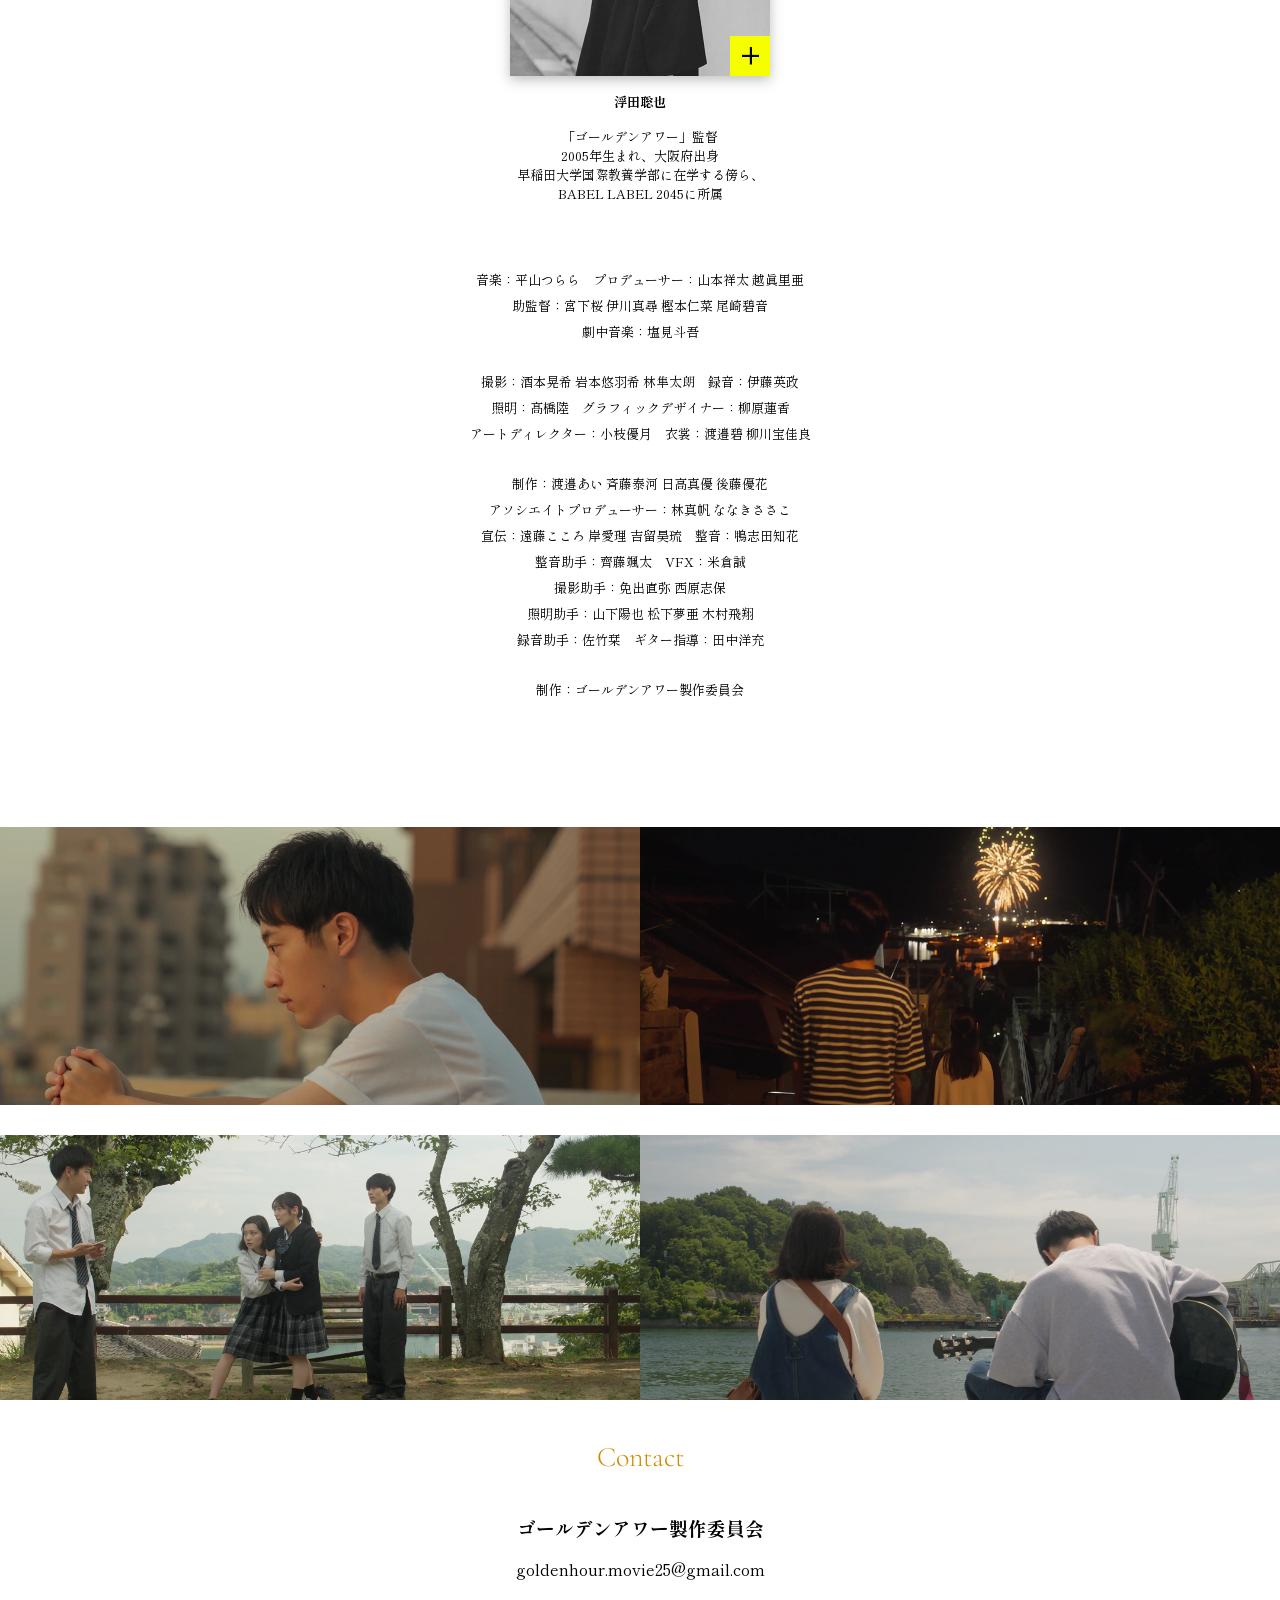
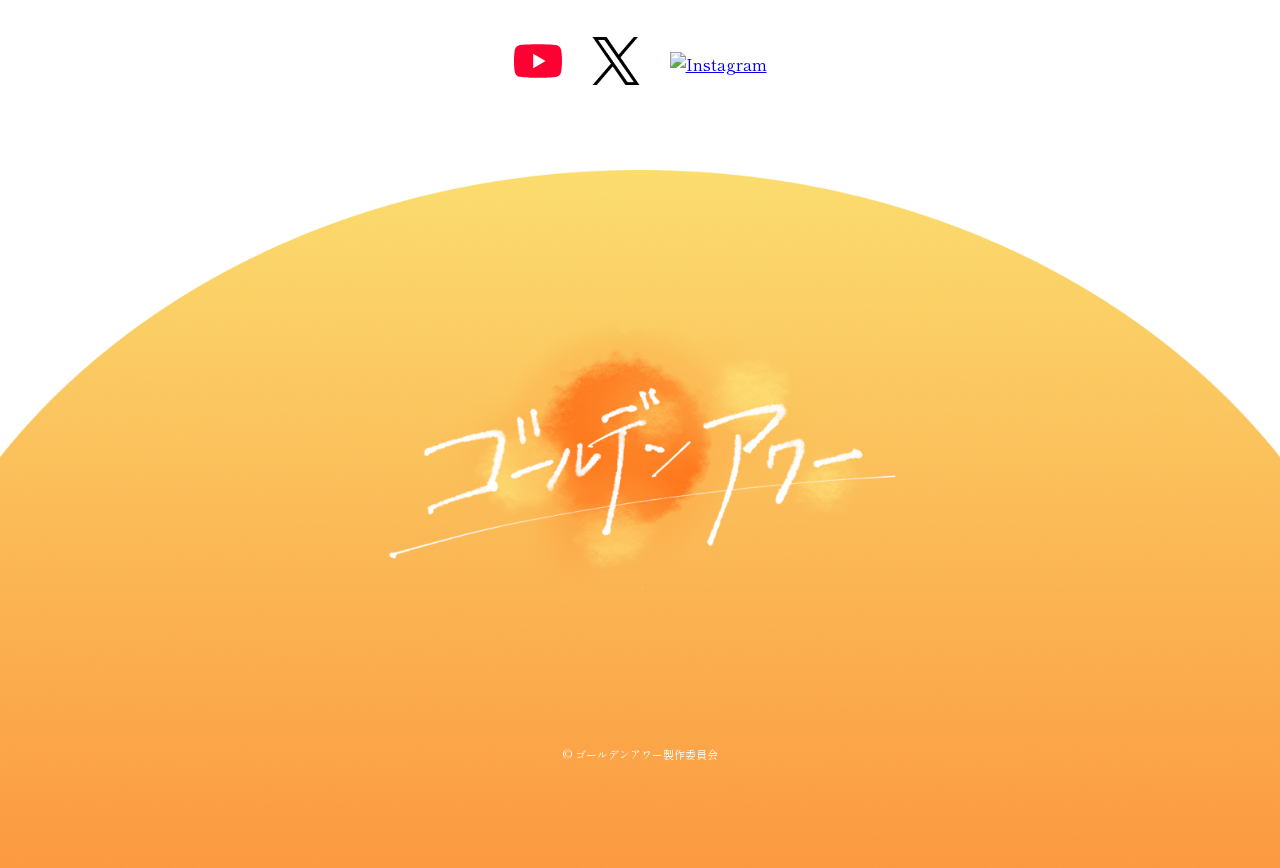
==== commit c5d94abb: "Update homepage" ====
--- a/index.html
+++ b/index.html
@@ -235,6 +235,15 @@
 <div class="List">
 
   <div class="news-item fade-up">
+    <div class="news-date">2026.11.19</div>
+    <p class="news-text">
+      <a href="">
+        2027年1月30日（土）より3週間、池袋シネマロサにて劇場公開決定！
+      </a>
+    </p>
+  </div>
+
+  <div class="news-item fade-up">
     <div class="news-date">2026.11.07</div>
     <p class="news-text">
       <a href="news-detail.html?id=press">
